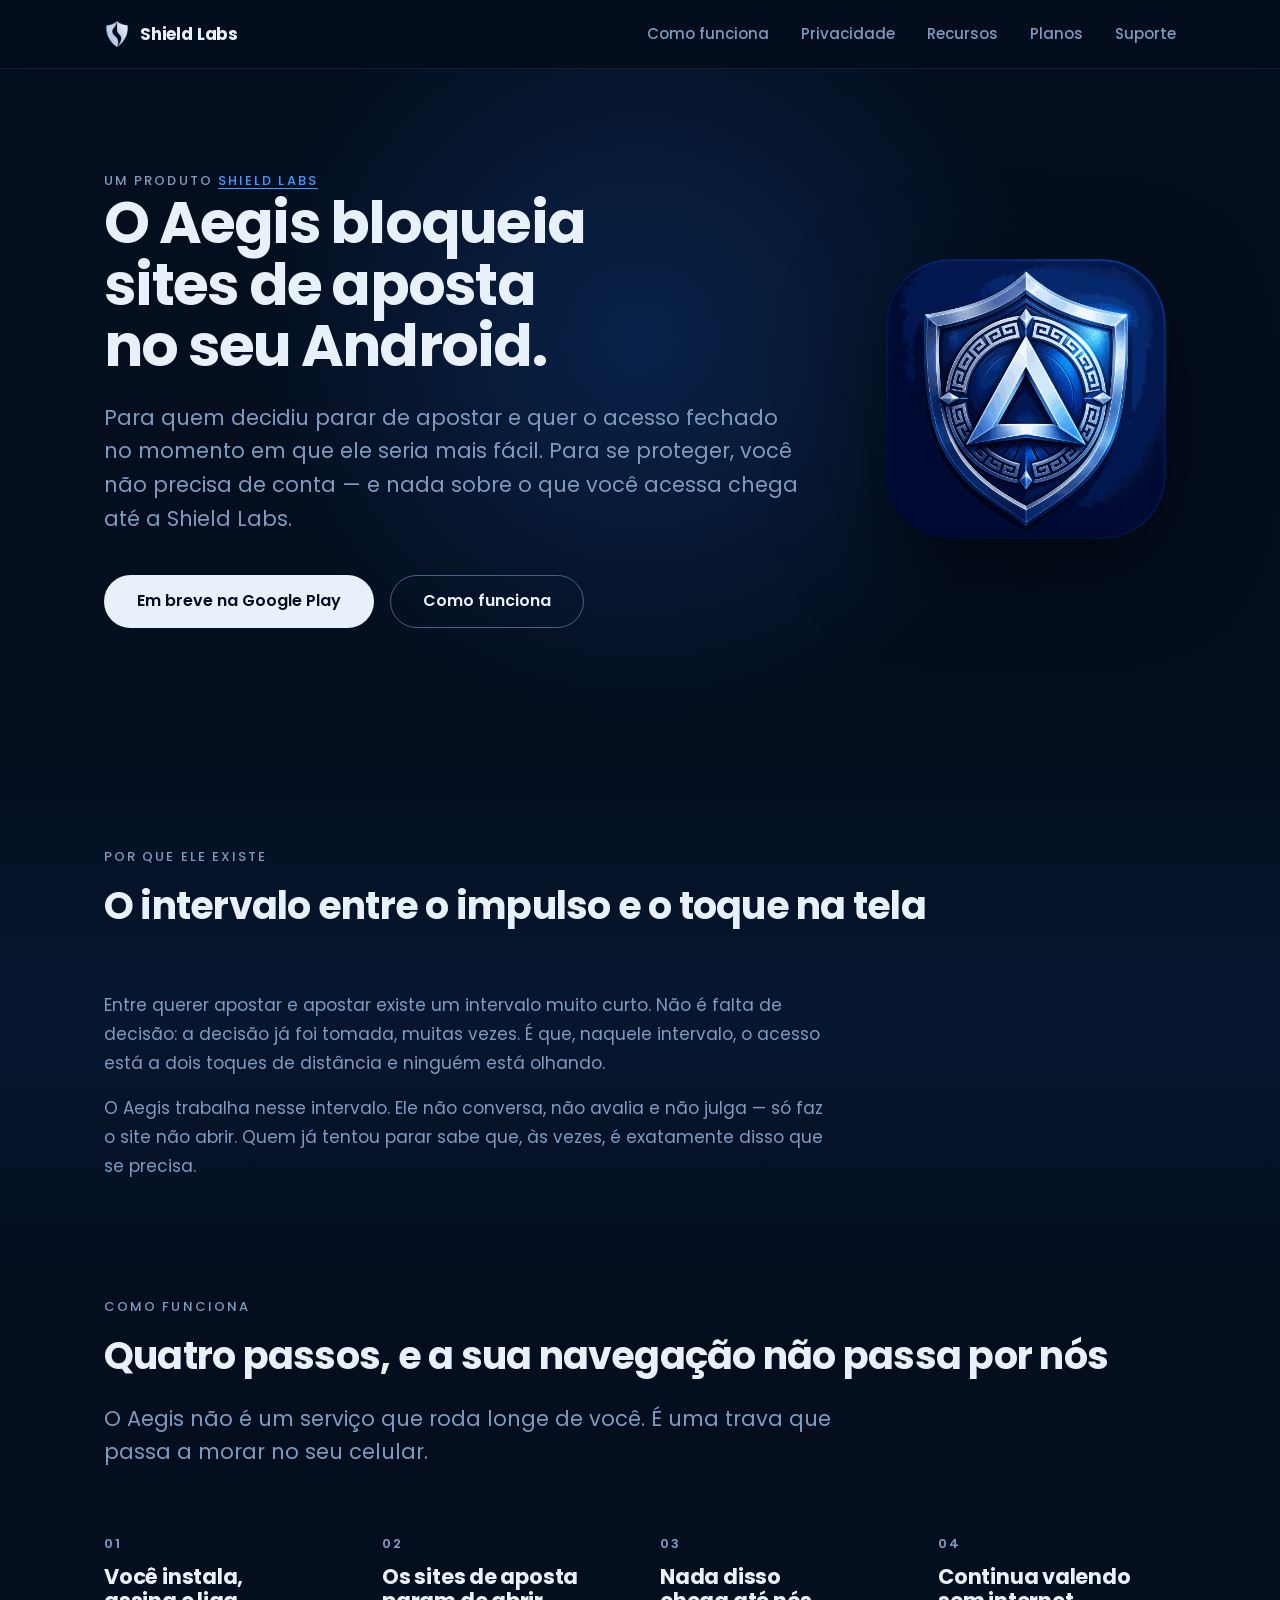
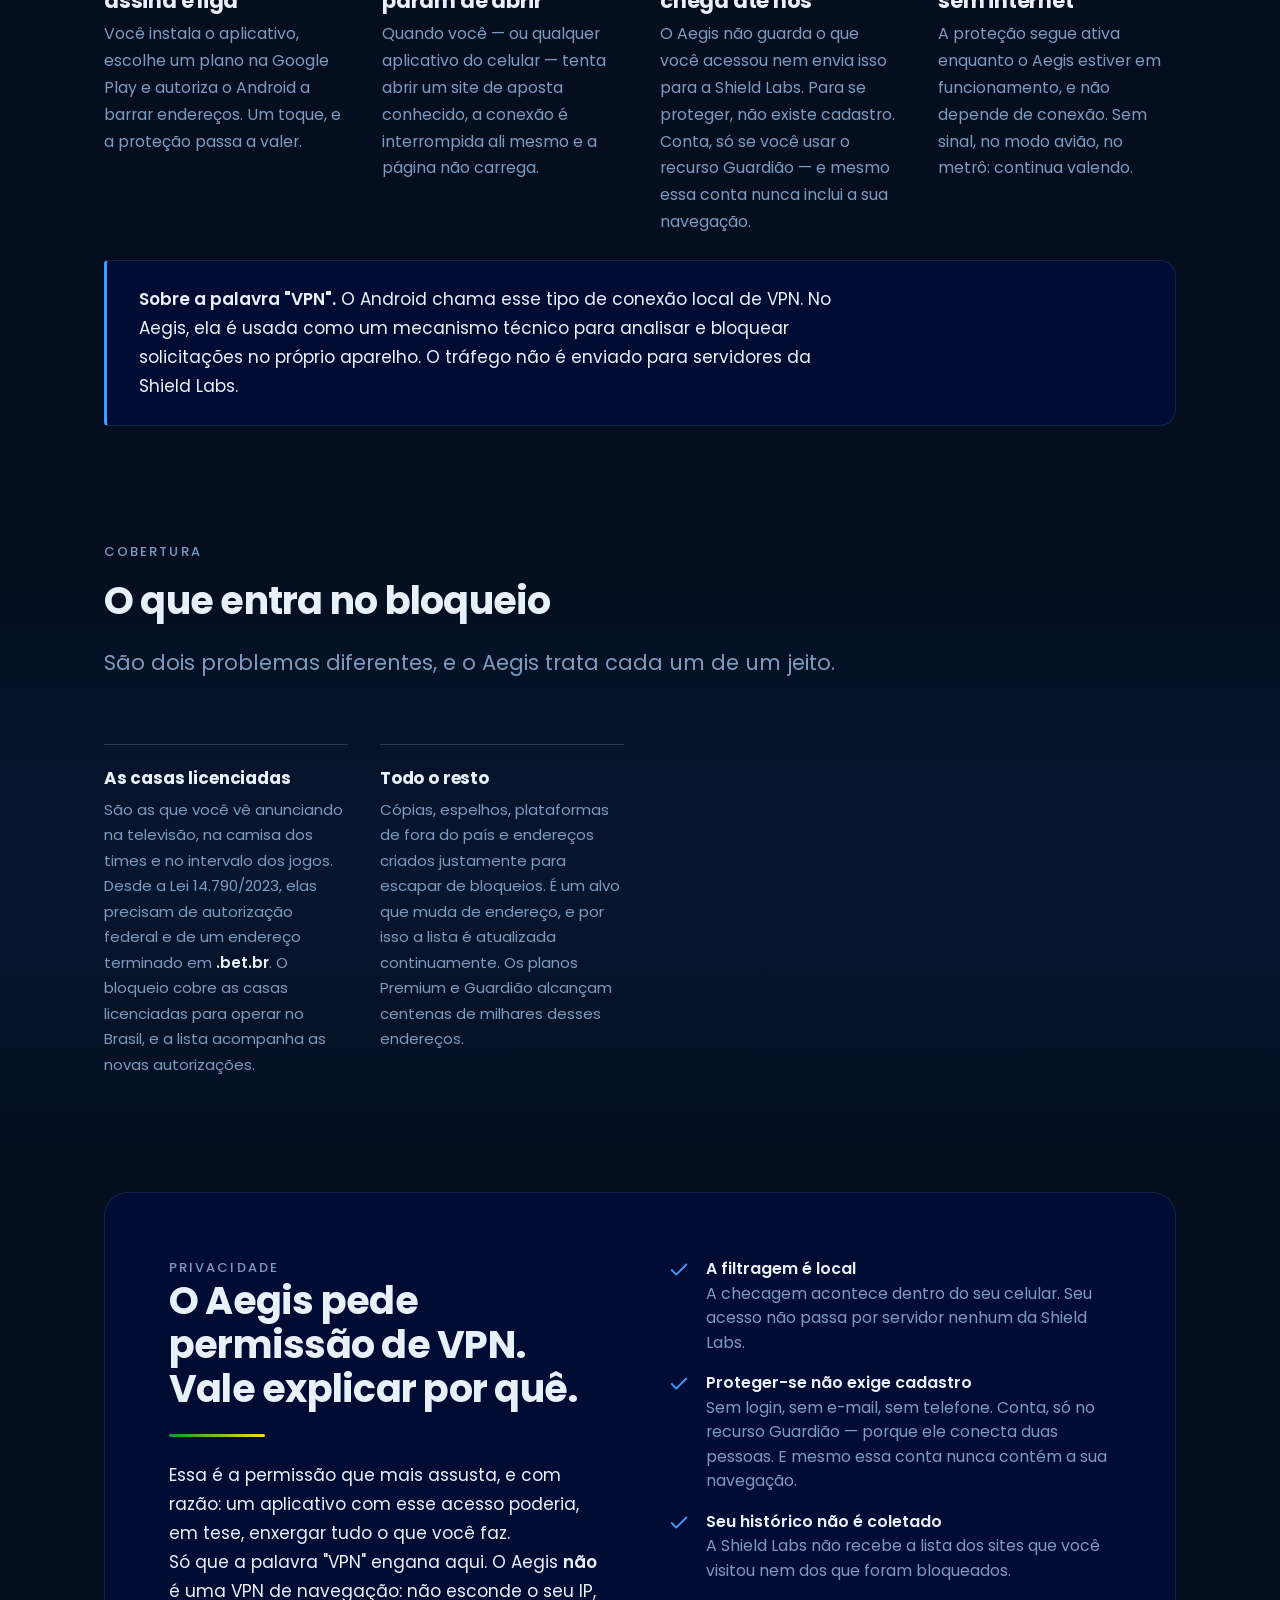
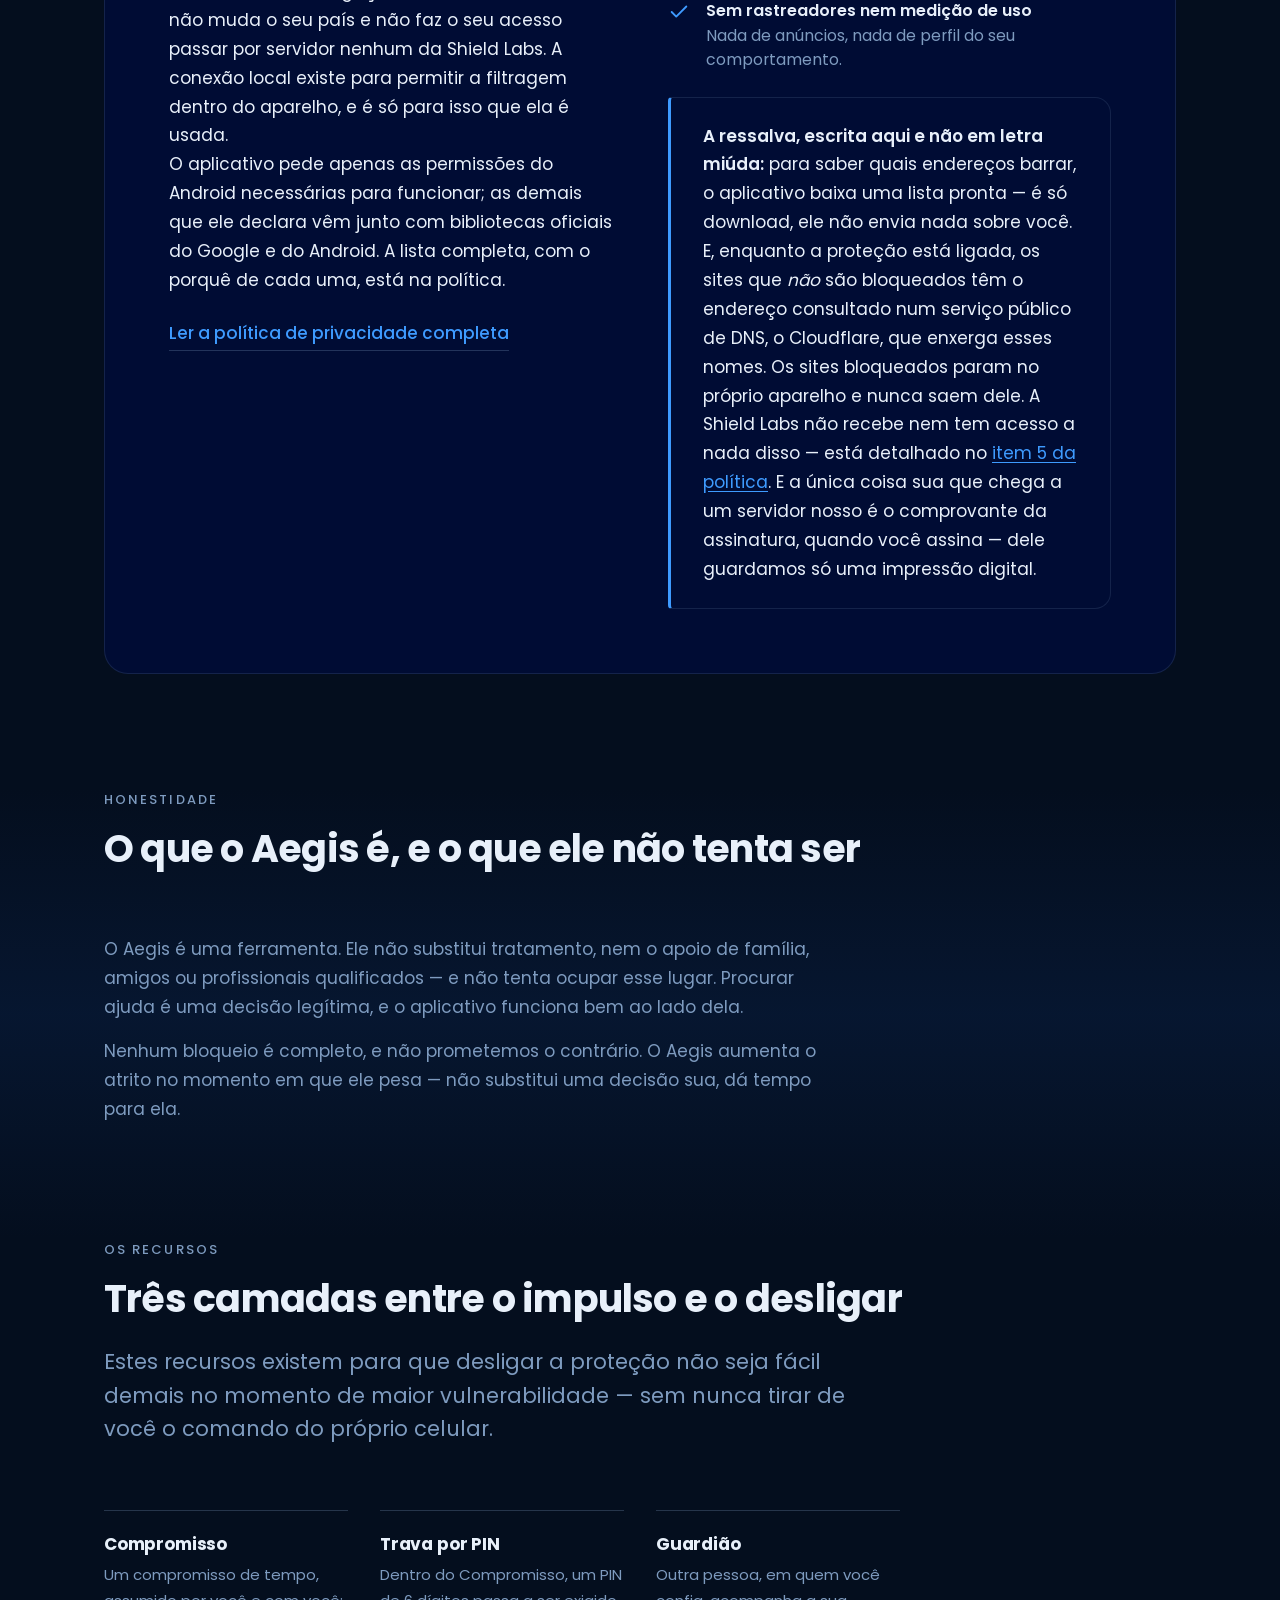
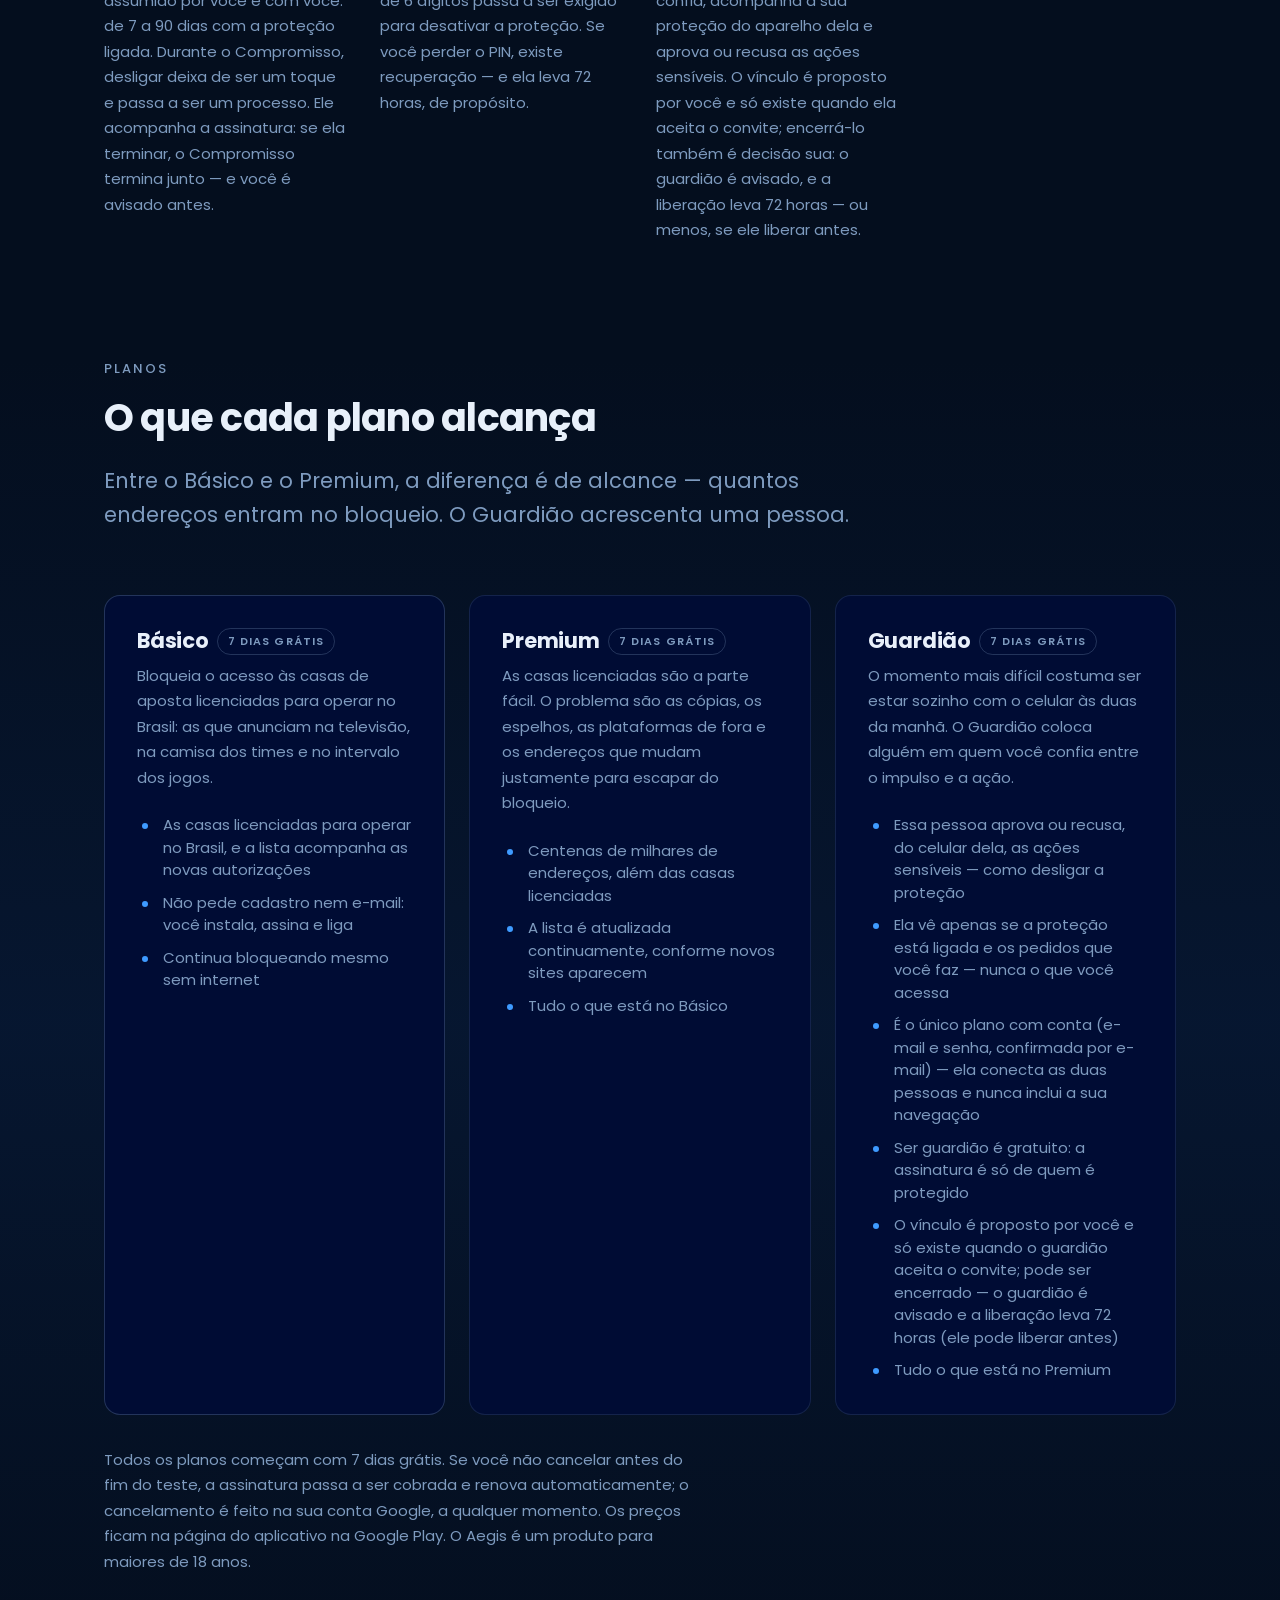
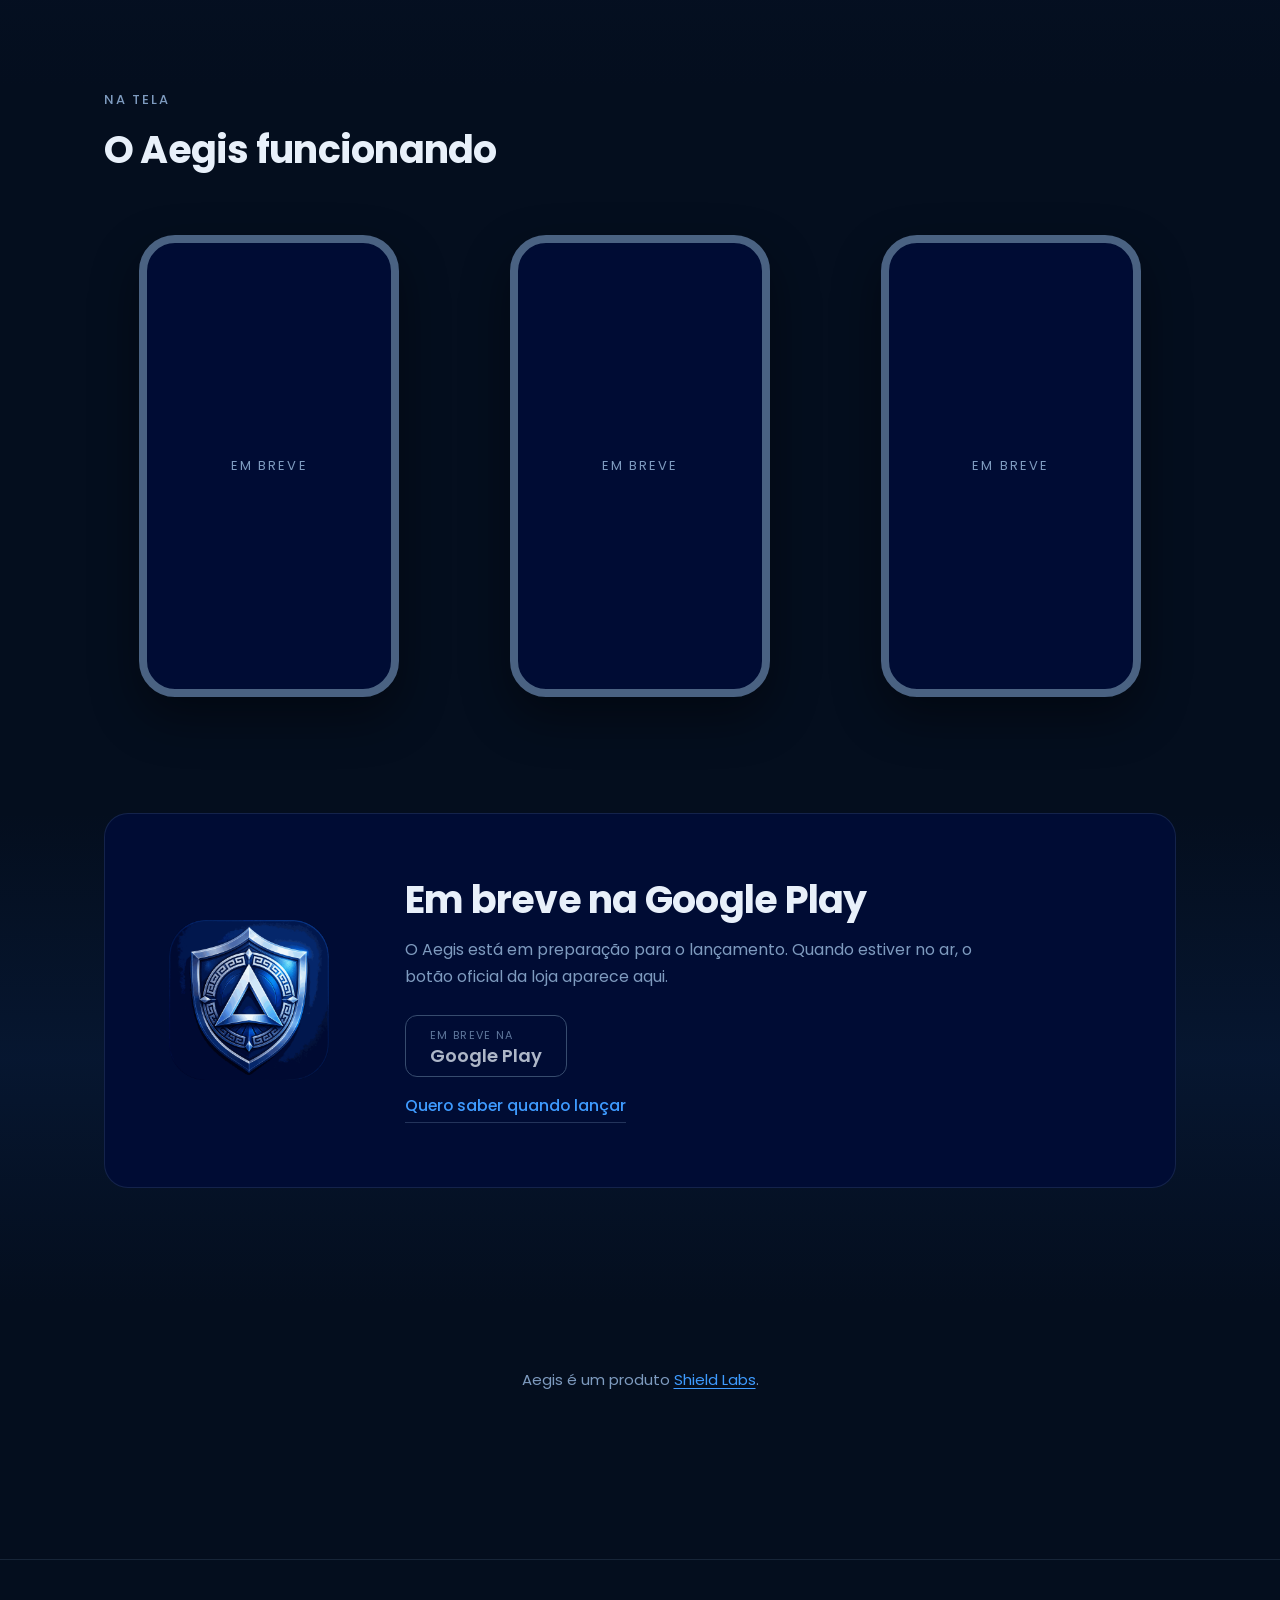
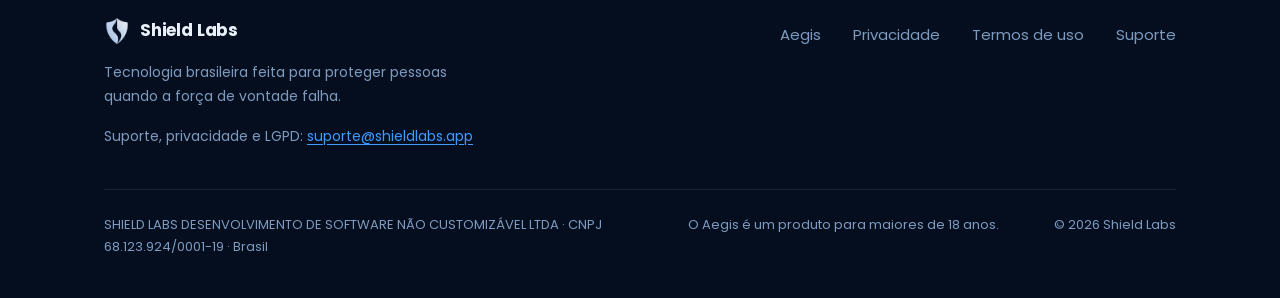
==== aegis/index.html @ 9501805d "Rodada 5-A: nenhuma pagina do site descreve como burlar a protecao Regra nova do dono, que revoga a " ====
<!DOCTYPE html>
<html lang="pt-BR">
<head>
  <meta charset="utf-8">
  <meta name="viewport" content="width=device-width, initial-scale=1">
  <title>Aegis — bloqueio de sites de aposta no Android | Shield Labs</title>
  <meta name="description" content="Aegis bloqueia sites de aposta diretamente no Android. Proteger-se não exige conta, e nada da sua navegação é enviado para a Shield Labs.">
  <link rel="canonical" href="https://shieldlabs.app/aegis/">

  <meta property="og:type" content="website">
  <meta property="og:site_name" content="Shield Labs">
  <meta property="og:locale" content="pt_BR">
  <meta property="og:title" content="Aegis — bloqueio de sites de aposta no Android">
  <meta property="og:description" content="Aegis bloqueia sites de aposta diretamente no Android. Proteger-se não exige conta, e nada da sua navegação é enviado para a Shield Labs.">
  <meta property="og:url" content="https://shieldlabs.app/aegis/">
  <meta property="og:image" content="https://shieldlabs.app/assets/img/aegis-og.png">
  <meta property="og:image:width" content="1200">
  <meta property="og:image:height" content="630">
  <meta property="og:image:alt" content="Ícone do Aegis">
  <meta name="twitter:card" content="summary_large_image">
  <meta name="twitter:title" content="Aegis — bloqueio de sites de aposta no Android">
  <meta name="twitter:description" content="Aegis bloqueia sites de aposta diretamente no Android. Proteger-se não exige conta, e nada da sua navegação é enviado para a Shield Labs.">
  <meta name="twitter:image" content="https://shieldlabs.app/assets/img/aegis-og.png">

  <meta name="theme-color" content="#040E1E">
  <!-- O favicon do site continua sendo a marca institucional, mesmo aqui. -->
  <link rel="icon" href="../assets/img/favicon.ico" sizes="any">
  <link rel="icon" type="image/png" sizes="32x32" href="../assets/img/favicon-32.png">
  <link rel="icon" type="image/png" sizes="192x192" href="../assets/img/favicon-192.png">
  <link rel="apple-touch-icon" sizes="180x180" href="../assets/img/favicon-180.png">
  <link rel="manifest" href="../site.webmanifest">

  <link rel="preload" href="../assets/fonts/poppins-400.woff2" as="font" type="font/woff2" crossorigin>
  <link rel="preload" href="../assets/fonts/poppins-500.woff2" as="font" type="font/woff2" crossorigin>
  <link rel="preload" href="../assets/fonts/poppins-600.woff2" as="font" type="font/woff2" crossorigin>
  <link rel="preload" href="../assets/fonts/poppins-700.woff2" as="font" type="font/woff2" crossorigin>
  <link rel="stylesheet" href="../assets/css/style.css">
  <script src="../assets/js/main.js" defer></script>

  <script type="application/ld+json">
  {
    "@context": "https://schema.org",
    "@type": "SoftwareApplication",
    "name": "Aegis",
    "url": "https://shieldlabs.app/aegis/",
    "image": "https://shieldlabs.app/assets/img/aegis-icon.png",
    "operatingSystem": "Android",
    "applicationCategory": "UtilitiesApplication",
    "inLanguage": "pt-BR",
    "description": "Aplicativo Android que bloqueia sites de aposta no próprio aparelho. Proteger-se não exige conta, e nenhum dado de navegação é enviado para a Shield Labs.",
    "publisher": {
      "@type": "Organization",
      "name": "Shield Labs",
      "legalName": "SHIELD LABS DESENVOLVIMENTO DE SOFTWARE NÃO CUSTOMIZÁVEL LTDA",
      "url": "https://shieldlabs.app/"
    }
  }
  </script>
  <noscript>
    <style>
      .nav-toggle { display: none !important; }
      @media (max-width: 819px) {
        .nav-links {
          position: static; display: flex; flex-direction: row; flex-wrap: wrap;
          gap: 0 var(--s-2); padding: 0; background: none; backdrop-filter: none; z-index: auto;
        }
        .nav-links a { padding: 6px 0; font-size: .875rem; }
        .nav { height: auto; flex-wrap: wrap; gap: var(--s-1); padding-block: var(--s-1); }
        body { padding-top: 116px; }
      }
    </style>
  </noscript>
</head>
<body>
  <a class="skip-link" href="#conteudo">Pular para o conteúdo</a>

  <header class="site-header">
    <div class="container nav">
      <a class="brand" href="../" aria-label="Shield Labs — início">
        <img class="brand-mark" src="../assets/img/shield-labs-mark-64.png" alt="Marca da Shield Labs" width="64" height="64">
        Shield Labs
      </a>
      <nav aria-label="Navegação do Aegis">
        <button class="nav-toggle" type="button" aria-expanded="false" aria-controls="nav-menu" aria-label="Abrir menu">
          <span></span><span></span><span></span>
        </button>
        <ul class="nav-links" id="nav-menu">
          <li><a href="#como-funciona">Como funciona</a></li>
          <li><a href="#privacidade">Privacidade</a></li>
          <li><a href="#recursos">Recursos</a></li>
          <li><a href="#planos">Planos</a></li>
          <li><a href="../suporte/">Suporte</a></li>
        </ul>
      </nav>
    </div>
  </header>

  <main id="conteudo" tabindex="-1">

    <!-- 1. Hero do produto -->
    <section class="hero">
      <div class="container">
        <div class="hero-grid">
          <div>
            <p class="eyebrow">Um produto <a href="../">Shield Labs</a></p>
            <h1>O Aegis bloqueia sites de aposta no seu Android.</h1>
            <p class="lead">Para quem decidiu parar de apostar e quer o acesso fechado no momento em que ele seria mais fácil. Para se proteger, você não precisa de conta — e nada sobre o que você acessa chega até a Shield Labs.</p>
            <div class="hero-actions">
              <span class="btn btn-primary" aria-disabled="true">Em breve na Google Play</span>
              <a class="btn btn-secondary" href="#como-funciona">Como funciona</a>
            </div>
          </div>
          <div class="hero-art">
            <img src="../assets/img/aegis-icon.png" alt="Ícone do Aegis" width="512" height="512" fetchpriority="high">
          </div>
        </div>
      </div>
    </section>

    <!-- 2. Por que existe -->
    <section class="section section-alt">
      <div class="container">
        <div class="section-head">
          <p class="eyebrow">Por que ele existe</p>
          <h2>O intervalo entre o impulso e o toque na tela</h2>
        </div>
        <div class="prose">
          <p>Entre querer apostar e apostar existe um intervalo muito curto. Não é falta de decisão: a decisão já foi tomada, muitas vezes. É que, naquele intervalo, o acesso está a dois toques de distância e ninguém está olhando.</p>
          <p>O Aegis trabalha nesse intervalo. Ele não conversa, não avalia e não julga — só faz o site não abrir. Quem já tentou parar sabe que, às vezes, é exatamente disso que se precisa.</p>
        </div>
      </div>
    </section>

    <!-- 3. Como funciona -->
    <section class="section" id="como-funciona">
      <div class="container">
        <div class="section-head">
          <p class="eyebrow">Como funciona</p>
          <h2>Quatro passos, e a sua navegação não passa por nós</h2>
          <p class="lead">O Aegis não é um serviço que roda longe de você. É uma trava que passa a morar no seu celular.</p>
        </div>
        <ol class="steps">
          <li class="step" data-reveal>
            <h3>Você instala, assina e liga</h3>
            <p>Você instala o aplicativo, escolhe um plano na Google Play e autoriza o Android a barrar endereços. Um toque, e a proteção passa a valer.</p>
          </li>
          <li class="step" data-reveal>
            <h3>Os sites de aposta param de abrir</h3>
            <p>Quando você — ou qualquer aplicativo do celular — tenta abrir um site de aposta conhecido, a conexão é interrompida ali mesmo e a página não carrega.</p>
          </li>
          <li class="step" data-reveal>
            <h3>Nada disso chega até nós</h3>
            <p>O Aegis não guarda o que você acessou nem envia isso para a Shield Labs. Para se proteger, não existe cadastro. Conta, só se você usar o recurso Guardião — e mesmo essa conta nunca inclui a sua navegação.</p>
          </li>
          <li class="step" data-reveal>
            <h3>Continua valendo sem internet</h3>
            <p>A proteção segue ativa enquanto o Aegis estiver em funcionamento, e não depende de conexão. Sem sinal, no modo avião, no metrô: continua valendo.</p>
          </li>
        </ol>

        <div class="doc-callout mt-3">
          <p><strong>Sobre a palavra "VPN".</strong> O Android chama esse tipo de conexão local de VPN. No Aegis, ela é usada como um mecanismo técnico para analisar e bloquear solicitações no próprio aparelho. O tráfego não é enviado para servidores da Shield Labs.</p>
        </div>
      </div>
    </section>

    <!-- 4. Cobertura -->
    <section class="section section-alt" id="cobertura">
      <div class="container">
        <div class="section-head">
          <p class="eyebrow">Cobertura</p>
          <h2>O que entra no bloqueio</h2>
          <p class="lead">São dois problemas diferentes, e o Aegis trata cada um de um jeito.</p>
        </div>
        <ul class="limits">
          <li data-reveal>
            <h3>As casas licenciadas</h3>
            <p>São as que você vê anunciando na televisão, na camisa dos times e no intervalo dos jogos. Desde a Lei 14.790/2023, elas precisam de autorização federal e de um endereço terminado em <strong>.bet.br</strong>. O bloqueio cobre as casas licenciadas para operar no Brasil, e a lista acompanha as novas autorizações.</p>
          </li>
          <li data-reveal>
            <h3>Todo o resto</h3>
            <p>Cópias, espelhos, plataformas de fora do país e endereços criados justamente para escapar de bloqueios. É um alvo que muda de endereço, e por isso a lista é atualizada continuamente. Os planos Premium e Guardião alcançam centenas de milhares desses endereços.</p>
          </li>
        </ul>
      </div>
    </section>

    <!-- 5. Privacidade do produto -->
    <section class="section" id="privacidade">
      <div class="container">
        <div class="privacy" data-reveal>
          <div class="privacy-grid">
            <div>
              <p class="eyebrow">Privacidade</p>
              <h2>O Aegis pede permissão de VPN. Vale explicar por quê.</h2>
              <div class="filete" aria-hidden="true"></div>
              <p>Essa é a permissão que mais assusta, e com razão: um aplicativo com esse acesso poderia, em tese, enxergar tudo o que você faz.</p>
              <p>Só que a palavra "VPN" engana aqui. O Aegis <strong>não</strong> é uma VPN de navegação: não esconde o seu IP, não muda o seu país e não faz o seu acesso passar por servidor nenhum da Shield Labs. A conexão local existe para permitir a filtragem dentro do aparelho, e é só para isso que ela é usada.</p>
              <p>O aplicativo pede apenas as permissões do Android necessárias para funcionar; as demais que ele declara vêm junto com bibliotecas oficiais do Google e do Android. A lista completa, com o porquê de cada uma, está na política.</p>
              <p class="mt-3"><a class="arrow-link" href="../privacidade/">Ler a política de privacidade completa</a></p>
            </div>
            <div>
              <ul class="claims">
                <li>
                  <svg viewBox="0 0 24 24" fill="none" stroke="currentColor" stroke-width="2" stroke-linecap="round" stroke-linejoin="round" aria-hidden="true" focusable="false"><path d="M20 6 9 17l-5-5"/></svg>
                  <span><strong>A filtragem é local</strong>A checagem acontece dentro do seu celular. Seu acesso não passa por servidor nenhum da Shield Labs.</span>
                </li>
                <li>
                  <svg viewBox="0 0 24 24" fill="none" stroke="currentColor" stroke-width="2" stroke-linecap="round" stroke-linejoin="round" aria-hidden="true" focusable="false"><path d="M20 6 9 17l-5-5"/></svg>
                  <span><strong>Proteger-se não exige cadastro</strong>Sem login, sem e-mail, sem telefone. Conta, só no recurso Guardião — porque ele conecta duas pessoas. E mesmo essa conta nunca contém a sua navegação.</span>
                </li>
                <li>
                  <svg viewBox="0 0 24 24" fill="none" stroke="currentColor" stroke-width="2" stroke-linecap="round" stroke-linejoin="round" aria-hidden="true" focusable="false"><path d="M20 6 9 17l-5-5"/></svg>
                  <span><strong>Seu histórico não é coletado</strong>A Shield Labs não recebe a lista dos sites que você visitou nem dos que foram bloqueados.</span>
                </li>
                <li>
                  <svg viewBox="0 0 24 24" fill="none" stroke="currentColor" stroke-width="2" stroke-linecap="round" stroke-linejoin="round" aria-hidden="true" focusable="false"><path d="M20 6 9 17l-5-5"/></svg>
                  <span><strong>Sem rastreadores nem medição de uso</strong>Nada de anúncios, nada de perfil do seu comportamento.</span>
                </li>
              </ul>
              <div class="doc-callout mt-3">
                <p><strong>A ressalva, escrita aqui e não em letra miúda:</strong> para saber quais endereços barrar, o aplicativo baixa uma lista pronta — é só download, ele não envia nada sobre você. E, enquanto a proteção está ligada, os sites que <em>não</em> são bloqueados têm o endereço consultado num serviço público de DNS, o Cloudflare, que enxerga esses nomes. Os sites bloqueados param no próprio aparelho e nunca saem dele. A Shield Labs não recebe nem tem acesso a nada disso — está detalhado no <a href="../privacidade/#conexoes-de-rede">item 5 da política</a>. E a única coisa sua que chega a um servidor nosso é o comprovante da assinatura, quando você assina — dele guardamos só uma impressão digital.</p>
              </div>
            </div>
          </div>
        </div>
      </div>
    </section>

    <!-- 6. Honestidade -->
    <section class="section section-alt" id="honestidade">
      <div class="container">
        <div class="section-head">
          <p class="eyebrow">Honestidade</p>
          <h2>O que o Aegis é, e o que ele não tenta ser</h2>
        </div>
        <div class="prose">
          <p>O Aegis é uma ferramenta. Ele não substitui tratamento, nem o apoio de família, amigos ou profissionais qualificados — e não tenta ocupar esse lugar. Procurar ajuda é uma decisão legítima, e o aplicativo funciona bem ao lado dela.</p>
          <p>Nenhum bloqueio é completo, e não prometemos o contrário. O Aegis aumenta o atrito no momento em que ele pesa — não substitui uma decisão sua, dá tempo para ela.</p>
        </div>
      </div>
    </section>

    <!-- 7. Compromisso, Trava por PIN e Guardião -->
    <section class="section" id="recursos">
      <div class="container">
        <div class="section-head">
          <p class="eyebrow">Os recursos</p>
          <h2>Três camadas entre o impulso e o desligar</h2>
          <p class="lead">Estes recursos existem para que desligar a proteção não seja fácil demais no momento de maior vulnerabilidade — sem nunca tirar de você o comando do próprio celular.</p>
        </div>
        <ul class="limits">
          <li data-reveal>
            <h3>Compromisso</h3>
            <p>Um compromisso de tempo, assumido por você e com você: de 7 a 90 dias com a proteção ligada. Durante o Compromisso, desligar deixa de ser um toque e passa a ser um processo. Ele acompanha a assinatura: se ela terminar, o Compromisso termina junto — e você é avisado antes.</p>
          </li>
          <li data-reveal>
            <h3>Trava por PIN</h3>
            <p>Dentro do Compromisso, um PIN de 6 dígitos passa a ser exigido para desativar a proteção. Se você perder o PIN, existe recuperação — e ela leva 72 horas, de propósito.</p>
          </li>
          <li data-reveal>
            <h3>Guardião</h3>
            <p>Outra pessoa, em quem você confia, acompanha a sua proteção do aparelho dela e aprova ou recusa as ações sensíveis. O vínculo é proposto por você e só existe quando ela aceita o convite; encerrá-lo também é decisão sua: o guardião é avisado, e a liberação leva 72 horas — ou menos, se ele liberar antes.</p>
          </li>
        </ul>
      </div>
    </section>

    <!-- 8. Planos -->
    <section class="section section-alt" id="planos">
      <div class="container">
        <div class="section-head">
          <p class="eyebrow">Planos</p>
          <h2>O que cada plano alcança</h2>
          <p class="lead">Entre o Básico e o Premium, a diferença é de alcance — quantos endereços entram no bloqueio. O Guardião acrescenta uma pessoa.</p>
        </div>
        <div class="plans">
          <div class="plan plan-featured" data-reveal>
            <div class="plan-name">
              <h3>Básico</h3>
              <span class="tag">7 dias grátis</span>
            </div>
            <p>Bloqueia o acesso às casas de aposta licenciadas para operar no Brasil: as que anunciam na televisão, na camisa dos times e no intervalo dos jogos.</p>
            <ul>
              <li>As casas licenciadas para operar no Brasil, e a lista acompanha as novas autorizações</li>
              <li>Não pede cadastro nem e-mail: você instala, assina e liga</li>
              <li>Continua bloqueando mesmo sem internet</li>
            </ul>
          </div>
          <div class="plan" data-reveal>
            <div class="plan-name">
              <h3>Premium</h3>
              <span class="tag">7 dias grátis</span>
            </div>
            <p>As casas licenciadas são a parte fácil. O problema são as cópias, os espelhos, as plataformas de fora e os endereços que mudam justamente para escapar do bloqueio.</p>
            <ul>
              <li>Centenas de milhares de endereços, além das casas licenciadas</li>
              <li>A lista é atualizada continuamente, conforme novos sites aparecem</li>
              <li>Tudo o que está no Básico</li>
            </ul>
          </div>
          <div class="plan" data-reveal>
            <div class="plan-name">
              <h3>Guardião</h3>
              <span class="tag">7 dias grátis</span>
            </div>
            <p>O momento mais difícil costuma ser estar sozinho com o celular às duas da manhã. O Guardião coloca alguém em quem você confia entre o impulso e a ação.</p>
            <ul>
              <li>Essa pessoa aprova ou recusa, do celular dela, as ações sensíveis — como desligar a proteção</li>
              <li>Ela vê apenas se a proteção está ligada e os pedidos que você faz — nunca o que você acessa</li>
              <li>É o único plano com conta (e-mail e senha, confirmada por e-mail) — ela conecta as duas pessoas e nunca inclui a sua navegação</li>
              <li>Ser guardião é gratuito: a assinatura é só de quem é protegido</li>
              <li>O vínculo é proposto por você e só existe quando o guardião aceita o convite; pode ser encerrado — o guardião é avisado e a liberação leva 72 horas (ele pode liberar antes)</li>
              <li>Tudo o que está no Premium</li>
            </ul>
          </div>
        </div>
        <p class="plans-note">Todos os planos começam com 7 dias grátis. Se você não cancelar antes do fim do teste, a assinatura passa a ser cobrada e renova automaticamente; o cancelamento é feito na sua conta Google, a qualquer momento. Os preços ficam na página do aplicativo na Google Play. O Aegis é um produto para maiores de 18 anos.</p>
      </div>
    </section>

    <!-- 9. Capturas -->
    <section class="section">
      <div class="container">
        <div class="section-head">
          <p class="eyebrow">Na tela</p>
          <h2>O Aegis funcionando</h2>
        </div>
        <div class="shots">
          <div class="phone" data-reveal><span>Em breve</span></div>
          <div class="phone" data-reveal><span>Em breve</span></div>
          <div class="phone" data-reveal><span>Em breve</span></div>
        </div>
      </div>
    </section>

    <!-- 10. Download -->
    <section class="section section-alt" id="baixar">
      <div class="container">
        <div class="launch" data-reveal>
          <img class="launch-icon" src="../assets/img/aegis-icon.png" alt="Ícone do Aegis" width="512" height="512" loading="lazy">
          <div>
            <h2>Em breve na Google Play</h2>
            <p>O Aegis está em preparação para o lançamento. Quando estiver no ar, o botão oficial da loja aparece aqui.</p>
            <span class="store-badge" role="img" aria-label="Aviso: em breve na Google Play">
              <span class="store-badge-sub">Em breve na</span>
              <span class="store-badge-name">Google Play</span>
            </span>
            <p class="mt-2"><a class="arrow-link" href="mailto:suporte@shieldlabs.app?subject=Avisar%20no%20lan%C3%A7amento%20do%20Aegis">Quero saber quando lançar</a></p>
          </div>
        </div>
      </div>
    </section>

    <!-- 11. Relação com a Shield Labs -->
    <section class="section-tight">
      <div class="container center">
        <p class="ownership">Aegis é um produto <a href="../">Shield Labs</a>.</p>
      </div>
    </section>

  </main>

  <footer class="site-footer">
    <div class="container">
      <div class="footer-grid">
        <div class="footer-about">
          <a class="brand" href="../">
            <img class="brand-mark" src="../assets/img/shield-labs-mark-64.png" alt="Marca da Shield Labs" width="64" height="64" loading="lazy">
            Shield Labs
          </a>
          <p>Tecnologia brasileira feita para proteger pessoas quando a força de vontade falha.</p>
          <p class="mt-2">
            Suporte, privacidade e LGPD: <a href="mailto:suporte@shieldlabs.app">suporte@shieldlabs.app</a>
          </p>
        </div>
        <ul class="footer-nav">
          <li><a href="./">Aegis</a></li>
          <li><a href="../privacidade/">Privacidade</a></li>
          <li><a href="../termos/">Termos de uso</a></li>
          <li><a href="../suporte/">Suporte</a></li>
        </ul>
      </div>
      <div class="footer-legal">
        <p>SHIELD LABS DESENVOLVIMENTO DE SOFTWARE NÃO CUSTOMIZÁVEL LTDA · CNPJ 68.123.924/0001-19 · Brasil</p>
        <p>O Aegis é um produto para maiores de 18 anos.</p>
        <p>© 2026 Shield Labs</p>
      </div>
    </div>
  </footer>
</body>
</html>
---- assets/css/style.css ----
/* =========================================================
   Shield Labs — style.css
   Dark by design. No third-party requests: fonts are self-hosted.

   Contrast budget against --ink and --panel (both verified AA):
     --silver     ~15:1   body and headings
     --steel      ~6.7:1  secondary text
     --glow       ~6.7:1  links and focus
     --steel-dim  ~3.1:1  BORDERS AND DIVIDERS ONLY — never text
   ========================================================= */

/* ---------- Fonts (self-hosted, latin subset) ---------- */

@font-face {
  font-family: "Poppins";
  font-style: normal;
  font-weight: 400;
  font-display: swap;
  src: url("../fonts/poppins-400.woff2") format("woff2");
}

@font-face {
  font-family: "Poppins";
  font-style: normal;
  font-weight: 500;
  font-display: swap;
  src: url("../fonts/poppins-500.woff2") format("woff2");
}

@font-face {
  font-family: "Poppins";
  font-style: normal;
  font-weight: 600;
  font-display: swap;
  src: url("../fonts/poppins-600.woff2") format("woff2");
}

@font-face {
  font-family: "Poppins";
  font-style: normal;
  font-weight: 700;
  font-display: swap;
  src: url("../fonts/poppins-700.woff2") format("woff2");
}

/* ---------- Tokens ---------- */

:root {
  --ink:       #040E1E;
  --ink-2:     #0B2652;
  --panel:     #000C34;
  --silver:    #E8F0FA;
  --steel:     #7E9BBF;
  --steel-dim: #4A6282;
  --glow:      #3E9BFF;
  --green:     #009C3B;
  --yellow:    #FFDF00;

  --line:      rgba(126, 155, 191, .16);
  --line-firm: rgba(126, 155, 191, .28);

  --s-1: 8px;
  --s-2: 16px;
  --s-3: 24px;
  --s-4: 32px;
  --s-5: 40px;
  --s-6: 56px;
  --s-7: 72px;

  --header-h: 68px;
  --radius: 16px;
  --t: 180ms ease-out;

  --font: "Poppins", system-ui, -apple-system, "Segoe UI", sans-serif;
}

/* ---------- Base ---------- */

*,
*::before,
*::after { box-sizing: border-box; margin: 0; padding: 0; }

html {
  color-scheme: dark;
  scroll-behavior: smooth;
  -webkit-text-size-adjust: 100%;
}

body {
  font-family: var(--font);
  font-size: clamp(1rem, .96rem + .2vw, 1.0625rem);
  font-weight: 400;
  line-height: 1.7;
  background: var(--ink);
  color: var(--silver);
  padding-top: var(--header-h);
  overflow-x: clip;
  -webkit-font-smoothing: antialiased;
  text-rendering: optimizeLegibility;
}

img, svg { display: block; max-width: 100%; }
img { height: auto; }

h1, h2, h3, h4 {
  font-weight: 700;
  line-height: 1.15;
  letter-spacing: -0.02em;
  text-wrap: balance;
}

h1 {
  font-size: clamp(2.125rem, 1.5rem + 3.1vw, 3.625rem);
  line-height: 1.06;
  letter-spacing: -0.03em;
}

h2 { font-size: clamp(1.6rem, 1.25rem + 1.75vw, 2.375rem); }
h3 { font-size: clamp(1.125rem, 1.06rem + .32vw, 1.3125rem); letter-spacing: -0.01em; }

p { max-width: 66ch; }

a { color: var(--glow); text-underline-offset: 3px; }
a:hover { color: var(--silver); }

strong { font-weight: 600; color: var(--silver); }

::selection { background: var(--glow); color: var(--ink); }

:focus-visible {
  outline: 2px solid var(--glow);
  outline-offset: 3px;
  border-radius: 3px;
}

[id] { scroll-margin-top: calc(var(--header-h) + var(--s-3)); }

/* ---------- Layout ---------- */

.container {
  width: 100%;
  max-width: 1120px;
  margin-inline: auto;
  padding-inline: var(--s-3);
}

.section { padding-block: clamp(72px, 9vw, 128px); }
.section + .section { padding-top: 0; }
.section-tight { padding-block: clamp(40px, 5vw, 64px); }
.center { text-align: center; }

.section-alt {
  background: linear-gradient(180deg, rgba(11, 38, 82, 0) 0%, rgba(11, 38, 82, .35) 50%, rgba(11, 38, 82, 0) 100%);
}

.section-head { margin-bottom: clamp(var(--s-5), 5vw, var(--s-7)); }
.section-head > * + * { margin-top: var(--s-2); }
.section-head .lead { margin-top: var(--s-3); }

.eyebrow {
  display: block;
  font-size: .8125rem;
  font-weight: 500;
  text-transform: uppercase;
  letter-spacing: .16em;
  color: var(--steel);
}

.lead {
  font-size: clamp(1.0625rem, 1rem + .6vw, 1.3125rem);
  line-height: 1.6;
  color: var(--steel);
  max-width: 60ch;
}

/* Brazilian flag stripe — the only place --green and --yellow appear */
.filete {
  width: 96px;
  height: 3px;
  border: 0;
  border-radius: 2px;
  background: linear-gradient(90deg, var(--green), var(--yellow));
}

.mt-1 { margin-top: var(--s-1); }
.mt-2 { margin-top: var(--s-2); }
.mt-3 { margin-top: var(--s-3); }

.skip-link {
  position: fixed;
  top: -100px;
  left: var(--s-3);
  z-index: 100;
  padding: var(--s-2) var(--s-3);
  background: var(--silver);
  color: var(--ink);
  font-weight: 600;
  text-decoration: none;
  border-radius: 0 0 12px 12px;
  transition: top var(--t);
}

.skip-link:focus { top: 0; color: var(--ink); }


/* ---------- Buttons ---------- */

.btn {
  display: inline-flex;
  align-items: center;
  justify-content: center;
  gap: var(--s-1);
  padding: 15px 32px;
  border: 1px solid transparent;
  border-radius: 999px;
  font: inherit;
  font-weight: 600;
  font-size: 1rem;
  line-height: 1.3;
  text-align: center;
  text-decoration: none;
  cursor: pointer;
  transition: background-color var(--t), color var(--t), border-color var(--t);
}

.btn-primary { background: var(--silver); color: var(--ink); }
.btn-primary:hover { background: #fff; color: var(--ink); }

/* --steel-dim, not --line-firm: the border is the button's only boundary, so it needs
   the 3:1 that WCAG 1.4.11 requires of a UI component. */
.btn-secondary { border-color: var(--steel-dim); color: var(--silver); }
.btn-secondary:hover { border-color: var(--steel); color: var(--silver); }

.btn[aria-disabled="true"] { cursor: default; }


.arrow-link {
  display: inline-block;
  font-weight: 500;
  text-decoration: none;
  border-bottom: 1px solid var(--line-firm);
  padding-bottom: 2px;
  transition: border-color var(--t), color var(--t);
}

.arrow-link:hover { border-color: var(--glow); }

/* ---------- Header ---------- */

.site-header {
  position: fixed;
  inset: 0 0 auto 0;
  z-index: 50;
  background: rgba(4, 14, 30, .85);
  -webkit-backdrop-filter: blur(14px);
  backdrop-filter: blur(14px);
  border-bottom: 1px solid rgba(74, 98, 130, .22);
}

.nav {
  display: flex;
  align-items: center;
  justify-content: space-between;
  gap: var(--s-3);
  height: var(--header-h);
}

.brand {
  display: inline-flex;
  align-items: center;
  gap: 10px;
  color: var(--silver);
  font-weight: 700;
  font-size: 1.0625rem;
  letter-spacing: -0.01em;
  text-decoration: none;
  white-space: nowrap;
}

.brand:hover { color: var(--silver); }

.brand-mark {
  width: 26px;
  height: 26px;
  flex: none;
  color: var(--silver);
}

.nav-links {
  display: flex;
  align-items: center;
  gap: var(--s-4);
  list-style: none;
}

/* padding-block keeps the target at or above the 24px WCAG 2.5.8 minimum */
.nav-links a {
  display: inline-block;
  padding-block: 6px;
  color: var(--steel);
  font-size: .9375rem;
  font-weight: 500;
  text-decoration: none;
  transition: color var(--t);
}

.nav-links a:hover,
.nav-links a[aria-current="page"] { color: var(--silver); }

.nav-toggle { display: none; }

@media (max-width: 819px) {
  .nav-toggle {
    display: inline-flex;
    flex-direction: column;
    align-items: center;
    justify-content: center;
    gap: 5px;
    width: 44px;
    height: 44px;
    margin-right: -10px;
    background: transparent;
    border: 0;
    cursor: pointer;
  }

  .nav-toggle span {
    display: block;
    width: 22px;
    height: 2px;
    background: var(--silver);
    transition: transform var(--t), opacity var(--t);
  }

  body.menu-open .nav-toggle span:nth-child(1) { transform: translateY(7px) rotate(45deg); }
  body.menu-open .nav-toggle span:nth-child(2) { opacity: 0; }
  body.menu-open .nav-toggle span:nth-child(3) { transform: translateY(-7px) rotate(-45deg); }

  /* backdrop-filter turns the header into a containing block for its fixed
     descendants, which clipped this panel to the 69px header instead of letting it
     cover the viewport. Drop the filter while the panel is open so `inset: 0`
     resolves against the viewport again. */
  body.menu-open .site-header {
    background: transparent;
    border-bottom-color: transparent;
    -webkit-backdrop-filter: none;
    backdrop-filter: none;
  }

  /* The panel lives inside the header, so the brand and the close button need to
     sit above it to stay reachable. */
  body.menu-open .brand,
  body.menu-open .nav-toggle { position: relative; z-index: 2; }

  .nav-links {
    position: fixed;
    inset: 0;
    z-index: 1;
    display: none;
    flex-direction: column;
    justify-content: center;
    gap: 0;
    padding: var(--header-h) var(--s-3) var(--s-6);
    background: rgba(4, 14, 30, .97);
    -webkit-backdrop-filter: blur(14px);
    backdrop-filter: blur(14px);
  }

  body.menu-open .nav-links { display: flex; }
  body.menu-open { overflow: hidden; }

  .nav-links a {
    display: block;
    padding: var(--s-2) var(--s-4);
    font-size: 1.375rem;
    font-weight: 500;
    color: var(--silver);
  }
}

/* ---------- Hero ---------- */

.hero {
  position: relative;
  padding-block: clamp(56px, 8vw, 104px) clamp(64px, 8vw, 112px);
  overflow: hidden;
}

.hero::before {
  content: "";
  position: absolute;
  top: -180px;
  left: 50%;
  width: min(900px, 130vw);
  aspect-ratio: 1;
  transform: translateX(-50%);
  background: radial-gradient(circle, rgba(11, 38, 82, .85) 0%, rgba(11, 38, 82, 0) 62%);
  pointer-events: none;
}

.hero .container { position: relative; }

.hero-grid {
  display: grid;
  grid-template-columns: 1fr minmax(220px, 300px);
  align-items: center;
  gap: clamp(var(--s-5), 6vw, 88px);
}


.hero-tagline {
  margin-top: var(--s-4);
  padding-left: var(--s-3);
  border-left: 2px solid var(--steel-dim);
  color: var(--steel);
  font-size: clamp(.9375rem, .9rem + .3vw, 1.0625rem);
  line-height: 1.6;
  max-width: 52ch;
}

.hero h1 { margin-bottom: var(--s-3); }
.hero .lead { max-width: 54ch; }

/* The company positioning statement is a full sentence, not a product claim —
   it needs a smaller size than a product headline to stay readable. */
.hero h1.statement {
  font-size: clamp(1.625rem, 1.25rem + 1.9vw, 2.625rem);
  line-height: 1.2;
  letter-spacing: -0.02em;
  max-width: 20ch;
}

.hero-actions {
  display: flex;
  flex-wrap: wrap;
  align-items: center;
  gap: var(--s-2);
  margin-top: var(--s-5);
}

.hero-art { justify-self: center; }

.hero-art img {
  width: 100%;
  max-width: 280px;
  filter: drop-shadow(0 24px 48px rgba(0, 0, 0, .5));
}

@media (max-width: 819px) {
  .hero-grid { grid-template-columns: 1fr; }
  .hero-art { order: -1; }
  .hero-art img { max-width: 156px; }
}

/* ---------- Steps ---------- */

/* Explicit breakpoints, not auto-fit: with four items auto-fit lands on a lopsided 3+1
   at intermediate widths. These keep the rows balanced (4 / 2x2 / 1). */
.steps {
  display: grid;
  grid-template-columns: repeat(4, 1fr);
  gap: var(--s-4) var(--s-5);
  counter-reset: step;
  list-style: none;
}

@media (max-width: 1023px) {
  .steps { grid-template-columns: repeat(2, 1fr); }
}

@media (max-width: 559px) {
  .steps { grid-template-columns: 1fr; }
}

.step { position: relative; padding-top: var(--s-4); }

.step::before {
  counter-increment: step;
  content: counter(step, decimal-leading-zero);
  position: absolute;
  top: 0;
  left: 0;
  font-size: .8125rem;
  font-weight: 600;
  letter-spacing: .14em;
  color: var(--steel);
}

.step h3 { margin-bottom: var(--s-1); }
.step p { color: var(--steel); font-size: .9875rem; }

/* ---------- Cards ---------- */





/* ---------- Privacy block ---------- */

.privacy {
  background: var(--panel);
  border: 1px solid var(--line);
  border-radius: 24px;
  padding: clamp(var(--s-4), 5vw, var(--s-7));
}

.privacy-grid {
  display: grid;
  grid-template-columns: 1fr 1fr;
  gap: clamp(var(--s-4), 5vw, var(--s-6));
  align-items: start;
}

@media (max-width: 819px) {
  .privacy-grid { grid-template-columns: 1fr; }
}

.privacy h2 { margin-bottom: var(--s-3); }
.privacy .filete { margin-bottom: var(--s-3); }

.claims {
  list-style: none;
  display: grid;
  gap: var(--s-2);
}

.claims li {
  display: grid;
  grid-template-columns: 22px 1fr;
  gap: var(--s-2);
  align-items: start;
  color: var(--steel);
  font-size: .9875rem;
  line-height: 1.55;
}

.claims svg {
  width: 22px;
  height: 22px;
  margin-top: 2px;
  color: var(--glow);
  flex: none;
}

.claims strong { display: block; color: var(--silver); font-weight: 600; }

/* ---------- Limits ---------- */

.limits,
.principles {
  list-style: none;
  display: grid;
  grid-template-columns: repeat(4, 1fr);
  gap: var(--s-3) var(--s-4);
}

@media (max-width: 1023px) {
  .limits,
  .principles { grid-template-columns: repeat(2, 1fr); }
}

@media (max-width: 559px) {
  .limits,
  .principles { grid-template-columns: 1fr; }
}

.limits li,
.principles li {
  padding: var(--s-3) 0 0;
  border-top: 1px solid var(--line-firm);
}

.limits h3,
.principles h3 {
  font-size: 1.0625rem;
  margin-bottom: var(--s-1);
}

.limits p,
.principles p { color: var(--steel); font-size: .9375rem; }

/* ---------- Product showcase ----------
   Built to repeat: a second Shield Labs product drops in as another .product
   block without touching the homepage layout. */

.product {
  display: grid;
  grid-template-columns: minmax(160px, 240px) 1fr;
  align-items: center;
  gap: clamp(var(--s-4), 5vw, var(--s-6));
  background: var(--panel);
  border: 1px solid var(--line);
  border-radius: 24px;
  padding: clamp(var(--s-4), 5vw, var(--s-7));
}

.product + .product { margin-top: var(--s-3); }

@media (max-width: 819px) {
  .product { grid-template-columns: 1fr; justify-items: start; }
}

.product-icon {
  width: 100%;
  max-width: 200px;
  filter: drop-shadow(0 18px 36px rgba(0, 0, 0, .45));
}

@media (max-width: 819px) {
  .product-icon { max-width: 120px; }
}

.product-name {
  font-size: clamp(1.75rem, 1.4rem + 1.6vw, 2.25rem);
  margin-bottom: var(--s-2);
}

.product-claim {
  font-size: clamp(1.0625rem, 1rem + .5vw, 1.25rem);
  line-height: 1.5;
  color: var(--silver);
  font-weight: 500;
  margin-bottom: var(--s-3);
  max-width: 34ch;
}

.product-body > p { color: var(--steel); font-size: .9875rem; }
.product-body > p + p { margin-top: var(--s-2); }
.product-body .btn { margin-top: var(--s-4); }

/* ---------- Plans ---------- */

.plans {
  display: grid;
  grid-template-columns: repeat(auto-fit, minmax(260px, 1fr));
  gap: var(--s-3);
  align-items: stretch;
}

.plan {
  display: flex;
  flex-direction: column;
  background: var(--panel);
  border: 1px solid var(--line);
  border-radius: var(--radius);
  padding: clamp(var(--s-3), 3vw, var(--s-4));
}

.plan-featured { border-color: var(--line-firm); }

.plan-name {
  display: flex;
  align-items: center;
  gap: var(--s-1);
  margin-bottom: var(--s-1);
}

.plan-name h3 { margin: 0; }

.tag {
  padding: 3px 10px;
  border: 1px solid var(--line-firm);
  border-radius: 999px;
  font-size: .6875rem;
  font-weight: 600;
  text-transform: uppercase;
  letter-spacing: .1em;
  color: var(--steel);
  white-space: nowrap;
}

.plan > p { color: var(--steel); font-size: .9375rem; margin-bottom: var(--s-3); }

.plan ul {
  list-style: none;
  display: grid;
  gap: 10px;
  font-size: .9375rem;
  color: var(--steel);
}

.plan li {
  display: grid;
  grid-template-columns: 16px 1fr;
  gap: 10px;
  align-items: start;
  line-height: 1.5;
}

.plan li::before {
  content: "";
  width: 6px;
  height: 6px;
  margin-top: 9px;
  margin-left: 5px;
  border-radius: 50%;
  background: var(--glow);
}

.plans-note {
  margin-top: var(--s-4);
  color: var(--steel);
  font-size: .9375rem;
}

/* ---------- Running prose ---------- */

.prose p { color: var(--steel); }
.prose p + p { margin-top: var(--s-2); }

/* ---------- Screenshots ---------- */

.shots {
  display: grid;
  grid-template-columns: repeat(3, 1fr);
  gap: clamp(var(--s-3), 4vw, var(--s-5));
  justify-items: center;
}

@media (max-width: 639px) {
  .shots { grid-template-columns: 1fr; }
}

.phone {
  width: 100%;
  max-width: 260px;
  aspect-ratio: 9 / 16;
  display: grid;
  place-items: center;
  background: var(--panel);
  border: 8px solid var(--steel-dim);
  border-radius: 36px;
  overflow: hidden;
  box-shadow: 0 20px 48px rgba(0, 0, 0, .42);
}

.phone img { width: 100%; height: 100%; object-fit: cover; }

.phone > span {
  color: var(--steel);
  font-size: .8125rem;
  letter-spacing: .16em;
  text-transform: uppercase;
}

/* ---------- Launch / download ---------- */

.launch {
  display: grid;
  grid-template-columns: minmax(120px, 180px) 1fr;
  align-items: center;
  gap: clamp(var(--s-4), 5vw, var(--s-6));
  background: var(--panel);
  border: 1px solid var(--line);
  border-radius: 24px;
  padding: clamp(var(--s-4), 5vw, var(--s-7));
}

@media (max-width: 819px) {
  .launch { grid-template-columns: 1fr; justify-items: start; }
}

.launch-icon { width: 100%; max-width: 160px; }
.launch h2 { margin-bottom: var(--s-2); }
.launch p { color: var(--steel); font-size: .9875rem; }

/* Placeholder for the real Play badge. Deliberately not a link: there is no
   store URL yet, and a dead link would be worse than an honest disabled state. */
.store-badge {
  display: inline-flex;
  flex-direction: column;
  justify-content: center;
  margin-top: var(--s-3);
  padding: 10px var(--s-3);
  min-height: 56px;
  border: 1px solid var(--steel-dim);
  border-radius: 12px;
  color: var(--steel);
  opacity: .75;
  cursor: default;
}

.store-badge-sub { font-size: .6875rem; letter-spacing: .12em; text-transform: uppercase; }
.store-badge-name { font-size: 1.125rem; font-weight: 600; color: var(--silver); line-height: 1.2; }

.ownership {
  margin-inline: auto;
  color: var(--steel);
  font-size: .9375rem;
}

/* ---------- Contact ---------- */

.contact {
  display: grid;
  grid-template-columns: repeat(auto-fit, minmax(280px, 1fr));
  gap: var(--s-4);
  align-items: center;
  background: var(--panel);
  border: 1px solid var(--line);
  border-radius: var(--radius);
  padding: clamp(var(--s-4), 4vw, var(--s-6));
}

.contact-email {
  display: inline-block;
  margin-top: var(--s-1);
  font-size: clamp(1.125rem, 1rem + 1.1vw, 1.625rem);
  font-weight: 700;
  letter-spacing: -0.01em;
  color: var(--silver);
  text-decoration: none;
  word-break: break-word;
  transition: color var(--t);
}

.contact-email:hover { color: var(--glow); }
.contact p { color: var(--steel); font-size: .9375rem; }

/* ---------- FAQ ---------- */

.faq { max-width: 68ch; }
.faq details { border-bottom: 1px solid var(--line-firm); }

.faq summary {
  display: flex;
  align-items: center;
  justify-content: space-between;
  gap: var(--s-3);
  padding: var(--s-2) 0;
  font-weight: 500;
  cursor: pointer;
  list-style: none;
}

.faq summary::-webkit-details-marker { display: none; }

.faq summary::after {
  /* The plain declaration is the fallback: browsers without alt-text support would
     drop the whole rule and draw no indicator at all. */
  content: "+";
  content: "+" / "";
  flex: none;
  color: var(--glow);
  font-size: 1.5rem;
  font-weight: 400;
  line-height: 1;
  transition: transform var(--t);
}

.faq details[open] summary::after { transform: rotate(45deg); }
.faq details p { padding-bottom: var(--s-2); color: var(--steel); font-size: .9375rem; }

/* ---------- Long-form documents ---------- */

.doc { max-width: 68ch; }

.doc-head { margin-bottom: var(--s-6); }
.doc-head h1 { font-size: clamp(1.875rem, 1.4rem + 2.2vw, 2.875rem); margin-bottom: var(--s-3); }
.doc-head .filete { margin-bottom: var(--s-3); }

.doc-org {
  margin-bottom: var(--s-2);
  font-size: .9375rem;
  font-weight: 500;
  line-height: 1.5;
  color: var(--silver);
}

.doc-dates {
  display: flex;
  flex-wrap: wrap;
  gap: var(--s-1) var(--s-3);
  font-size: .875rem;
  color: var(--steel);
}

.toc {
  margin-bottom: var(--s-6);
  padding: var(--s-3) var(--s-4);
  background: var(--panel);
  border: 1px solid var(--line);
  border-radius: var(--radius);
}

.toc h2 {
  font-size: .8125rem;
  font-weight: 500;
  text-transform: uppercase;
  letter-spacing: .16em;
  color: var(--steel);
  margin-bottom: var(--s-2);
}

.toc ol {
  display: grid;
  padding-left: var(--s-2);
  font-size: .9375rem;
}

.toc li { color: var(--steel); }

.toc a {
  display: inline-block;
  padding-block: 5px;
  color: var(--steel);
  text-decoration: none;
  transition: color var(--t);
}
.toc a:hover { color: var(--glow); }

.doc-section + .doc-section { margin-top: var(--s-6); }

.doc-section h2 {
  font-size: clamp(1.25rem, 1.1rem + .7vw, 1.5rem);
  margin-bottom: var(--s-2);
  padding-top: var(--s-2);
}

.doc-section h3 {
  font-size: 1.0625rem;
  margin: var(--s-4) 0 var(--s-1);
}

.doc-section p { color: var(--steel); }
.doc-section > * + * { margin-top: var(--s-2); }

.doc-list {
  display: grid;
  gap: 10px;
  padding-left: var(--s-3);
  color: var(--steel);
}

.doc-list li { padding-left: 4px; }
.doc-list li::marker { color: var(--steel); }

.doc-callout {
  padding: var(--s-3) var(--s-4);
  background: var(--panel);
  border: 1px solid var(--line);
  border-left: 3px solid var(--glow);
  border-radius: 4px var(--radius) var(--radius) 4px;
}

.doc-callout > * + * { margin-top: var(--s-2); }
.doc-callout p { color: var(--silver); }

.table-wrap {
  overflow-x: auto;
  border: 1px solid var(--line);
  border-radius: var(--radius);
}

.doc-table {
  width: 100%;
  min-width: 460px;
  border-collapse: collapse;
  font-size: .9375rem;
}

.doc-table th,
.doc-table td {
  padding: 12px var(--s-2);
  text-align: left;
  vertical-align: top;
  border-bottom: 1px solid var(--line);
}

.doc-table thead th {
  background: var(--panel);
  color: var(--silver);
  font-weight: 600;
  white-space: nowrap;
}

.doc-table tbody td { color: var(--steel); }
.doc-table tbody tr:last-child td { border-bottom: 0; }

/* A link that is a cell's only content is not "inline in a sentence", so it needs
   its own height to clear the 24px WCAG 2.5.8 minimum. */
.doc-table td a { display: inline-block; padding-block: 3px; }

/* ---------- Footer ---------- */

.site-footer {
  margin-top: clamp(var(--s-6), 8vw, 112px);
  border-top: 1px solid var(--line);
  padding-block: var(--s-6) var(--s-5);
}

.footer-grid {
  display: grid;
  grid-template-columns: minmax(220px, 1fr) auto;
  gap: var(--s-5);
  align-items: start;
}

@media (max-width: 639px) {
  .footer-grid { grid-template-columns: 1fr; }
}

.footer-about { color: var(--steel); font-size: .875rem; }
.footer-about .brand { margin-bottom: var(--s-2); }
.footer-about p { max-width: 42ch; }

.footer-nav {
  display: flex;
  flex-wrap: wrap;
  gap: 0 var(--s-4);
  list-style: none;
}

/* padding-block keeps the target at or above the 24px WCAG 2.5.8 minimum */
.footer-nav a {
  display: inline-block;
  padding-block: 6px;
  color: var(--steel);
  font-size: .9375rem;
  text-decoration: none;
  transition: color var(--t);
}

.footer-nav a:hover { color: var(--silver); }

.footer-legal {
  margin-top: var(--s-5);
  padding-top: var(--s-3);
  border-top: 1px solid var(--line);
  display: flex;
  flex-wrap: wrap;
  gap: var(--s-1) var(--s-3);
  justify-content: space-between;
  color: var(--steel);
  font-size: .8125rem;
}

.footer-legal a { color: var(--steel); }
.footer-legal a:hover { color: var(--silver); }

/* ---------- 404 ---------- */

.error-page {
  min-height: calc(100vh - var(--header-h));
  display: grid;
  place-items: center;
  text-align: center;
  padding: var(--s-6) var(--s-3);
}

.error-page .filete { margin: var(--s-3) auto; }
.error-page p { margin: 0 auto var(--s-5); color: var(--steel); }
.error-page .brand-mark { width: 64px; height: 64px; margin: 0 auto var(--s-4); }

/* ---------- Reveal (the only animation) ---------- */

.reveal {
  opacity: 0;
  transform: translateY(14px);
  transition: opacity 500ms ease-out, transform 500ms ease-out;
}

.reveal.is-visible { opacity: 1; transform: none; }

/* ---------- Reduced motion ---------- */

@media (prefers-reduced-motion: reduce) {
  html { scroll-behavior: auto; }

  *,
  *::before,
  *::after {
    animation-duration: .01ms !important;
    animation-iteration-count: 1 !important;
    transition-duration: .01ms !important;
  }

  .reveal { opacity: 1; transform: none; }
}
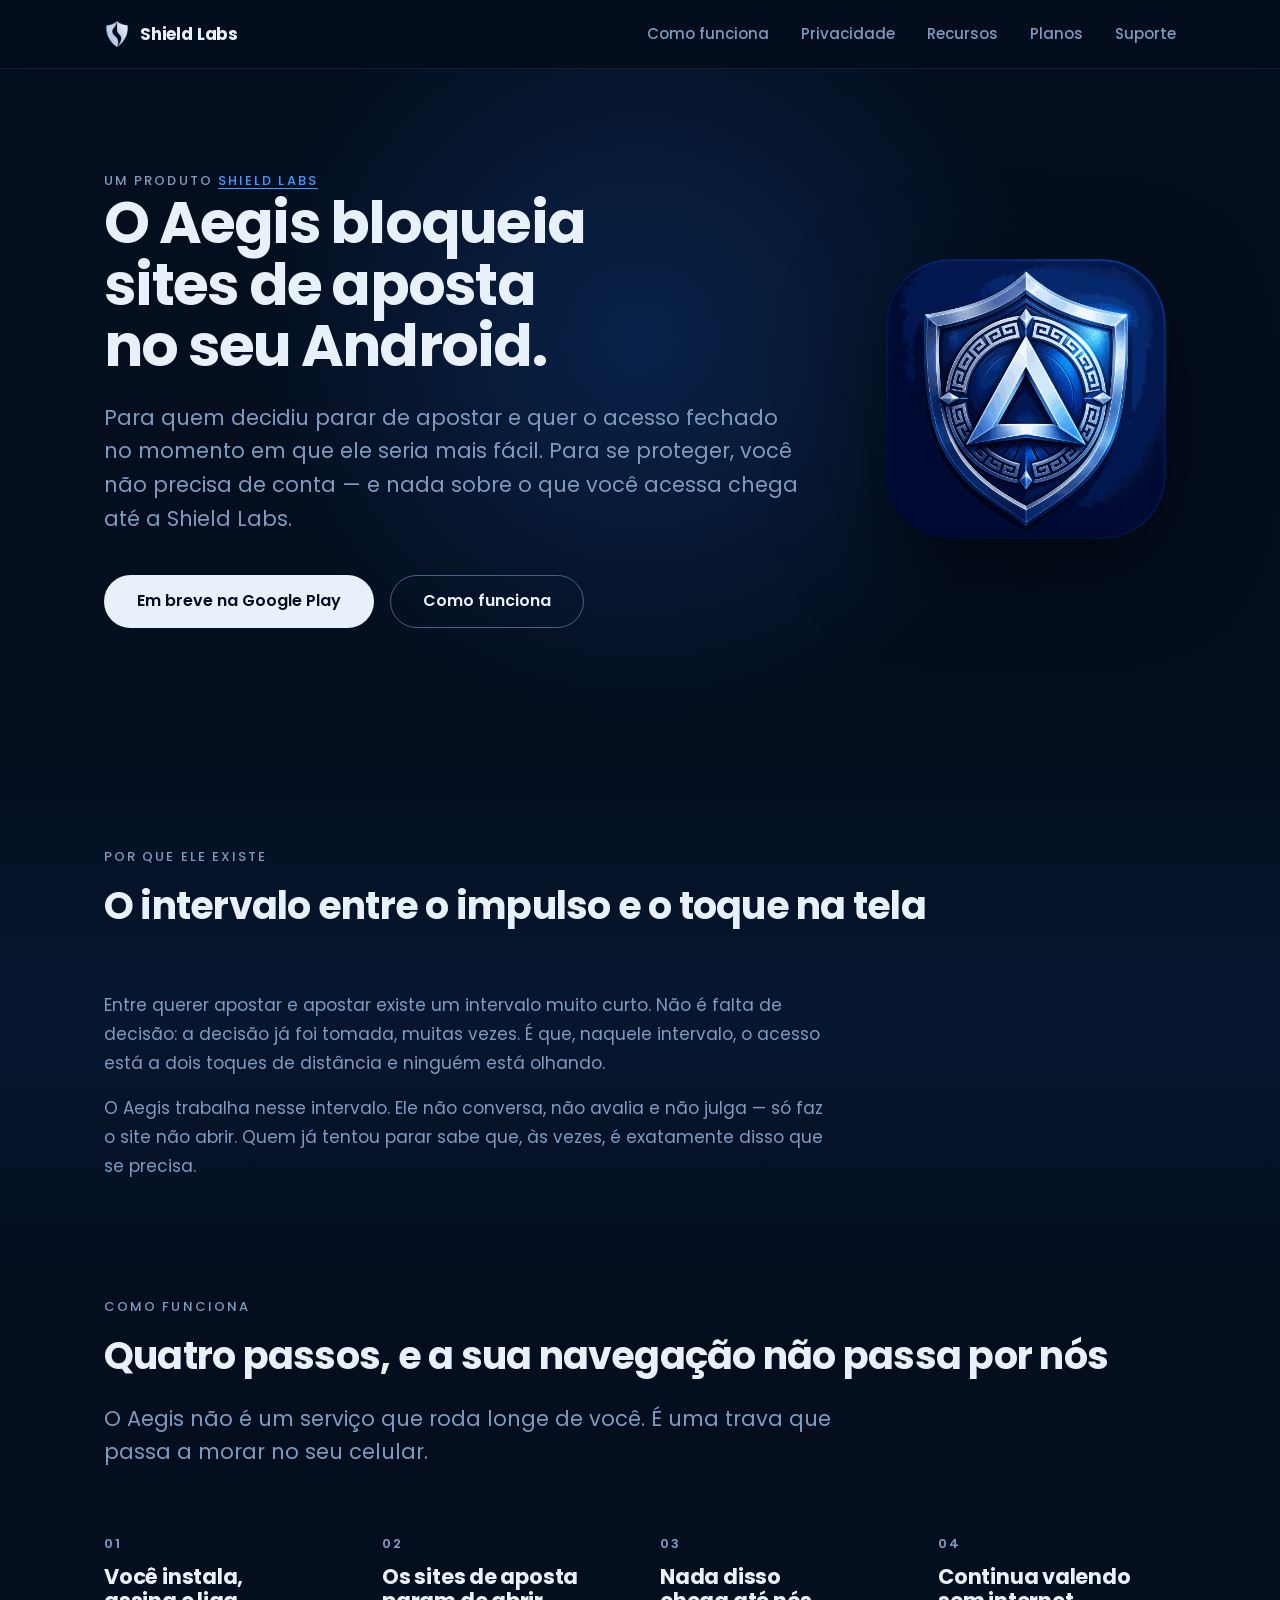
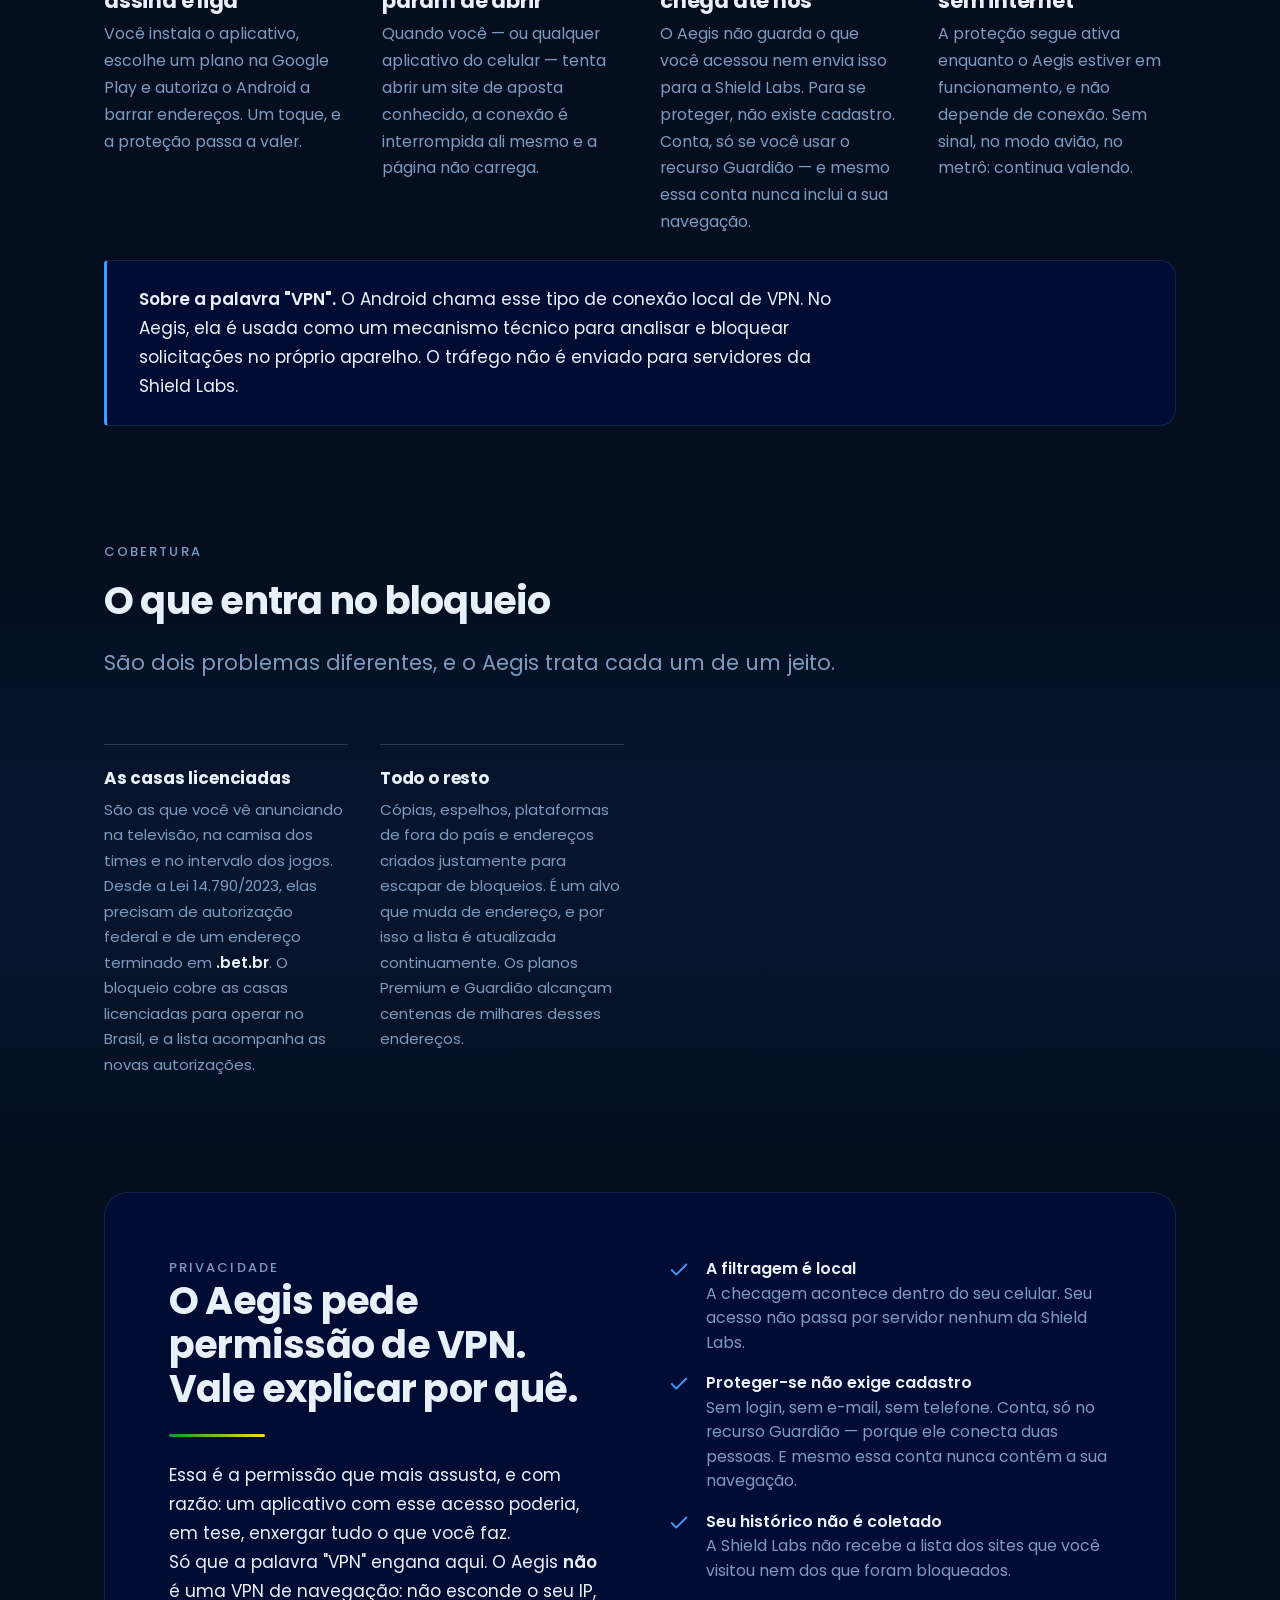
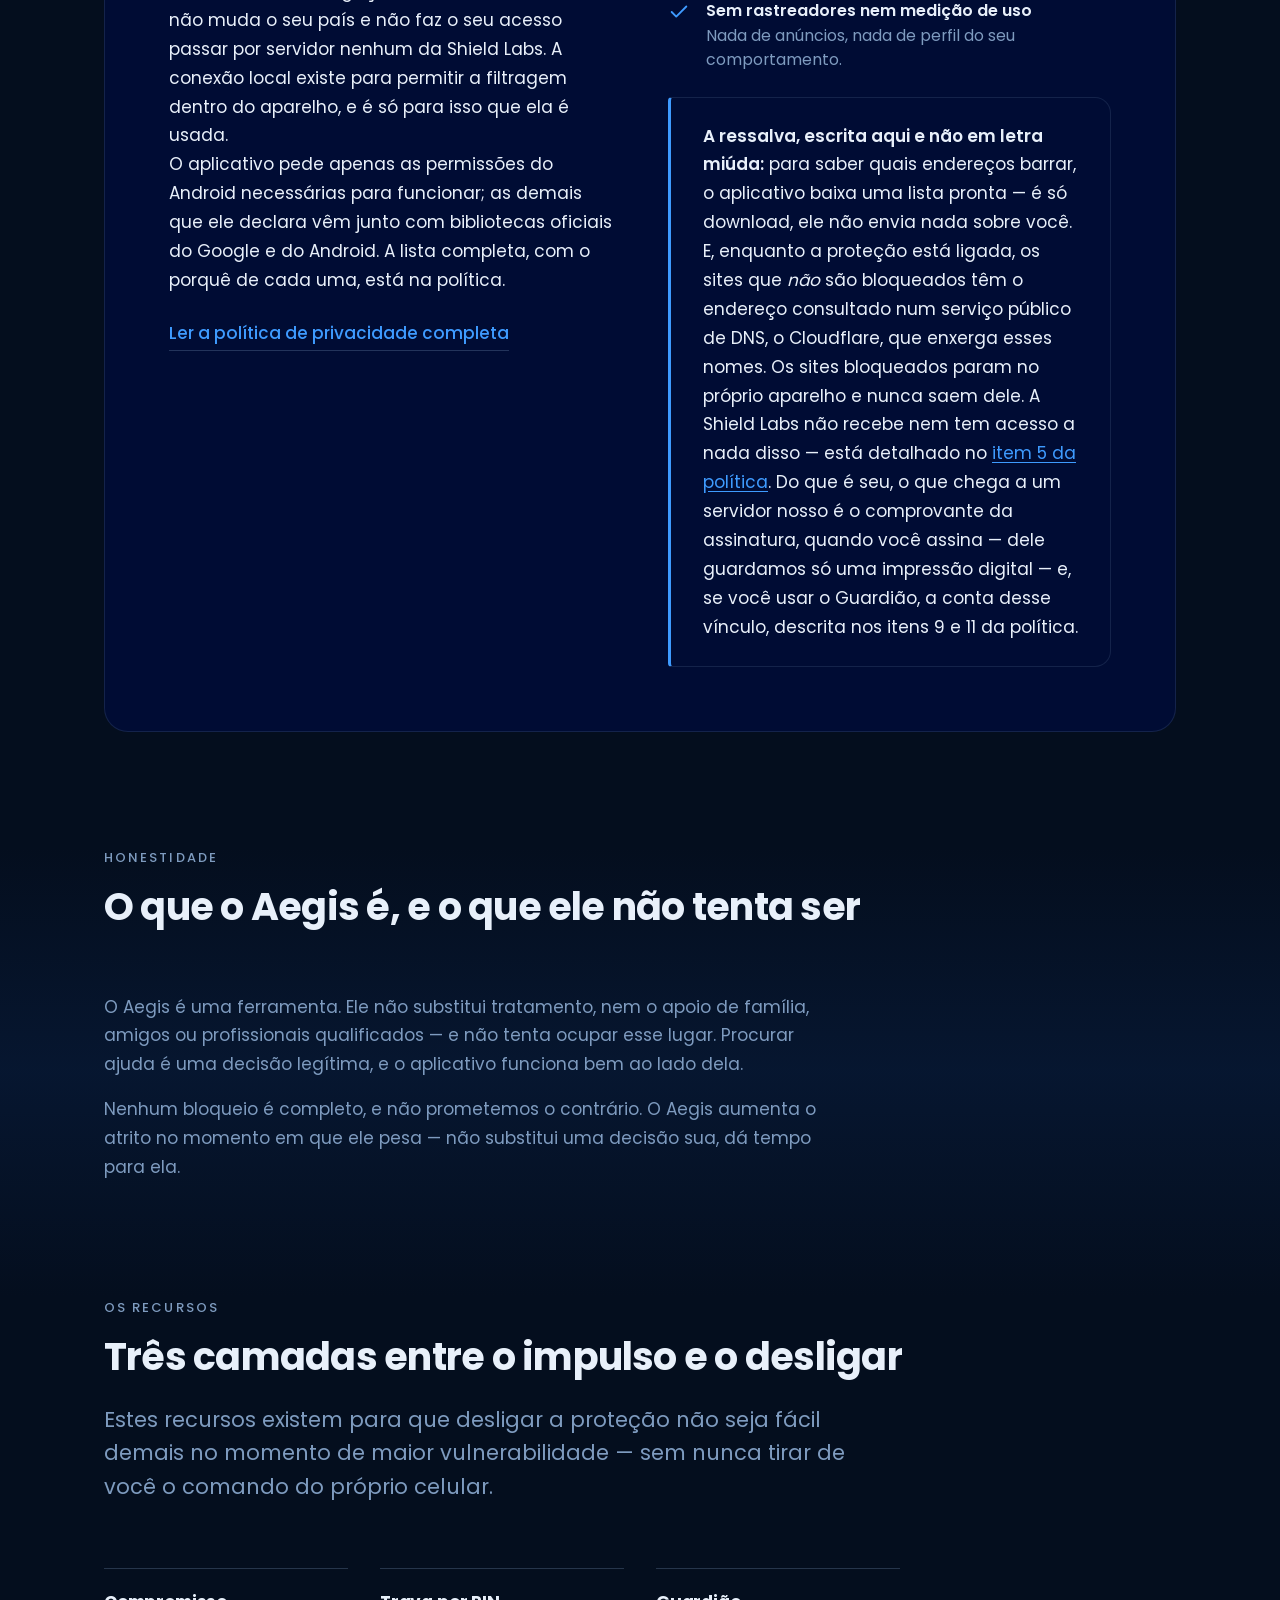
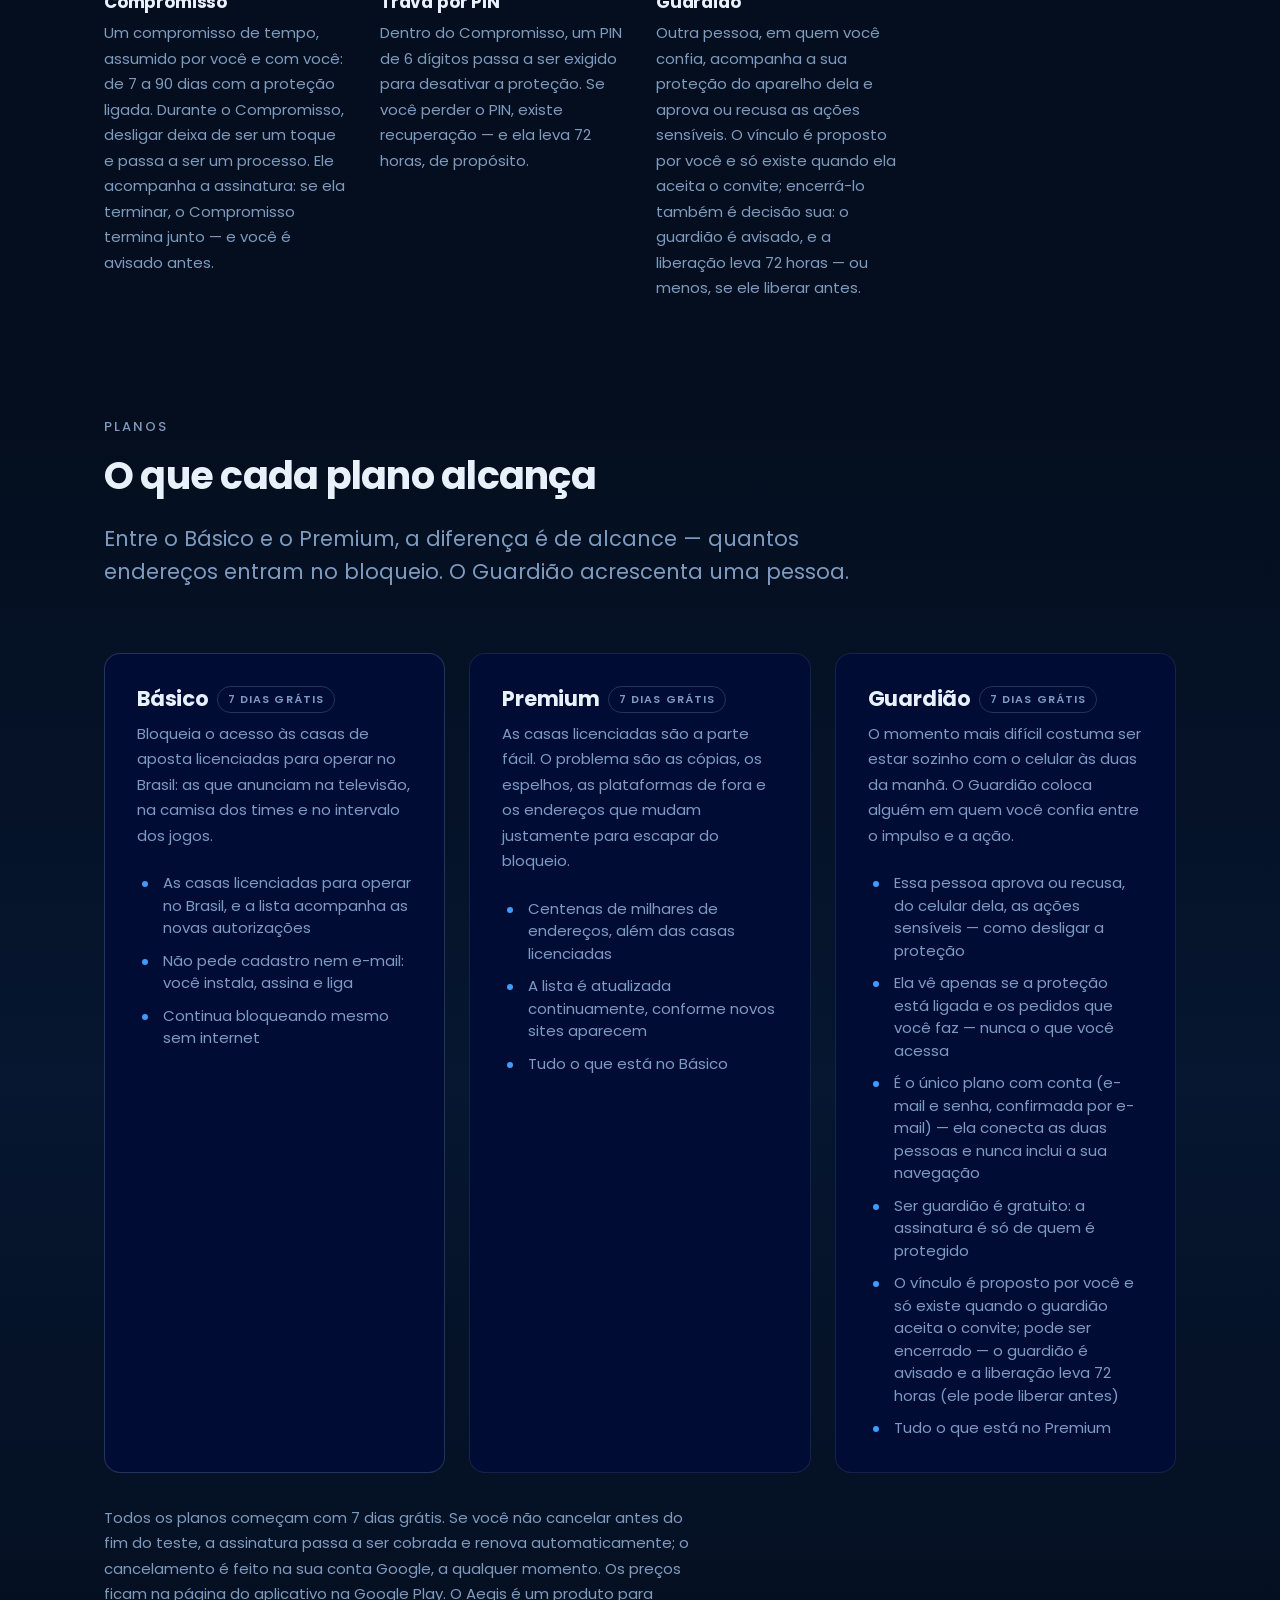
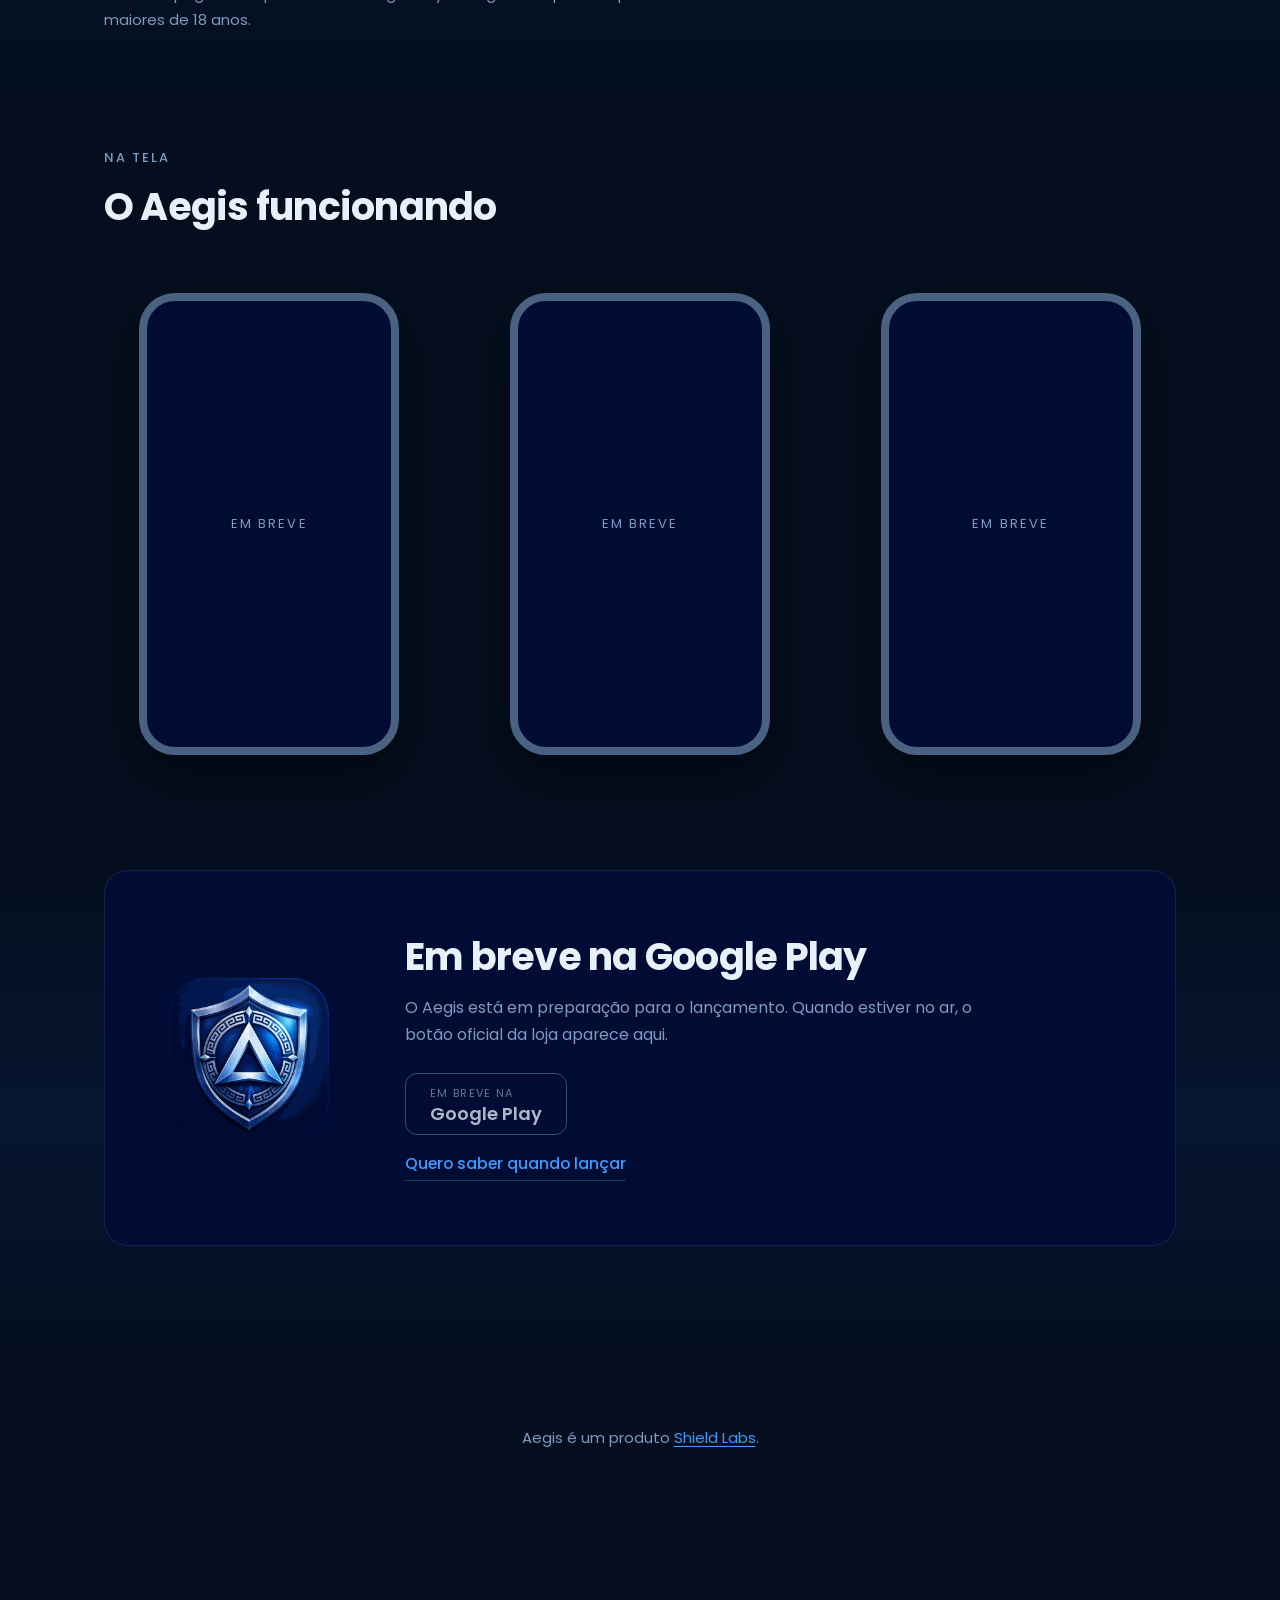
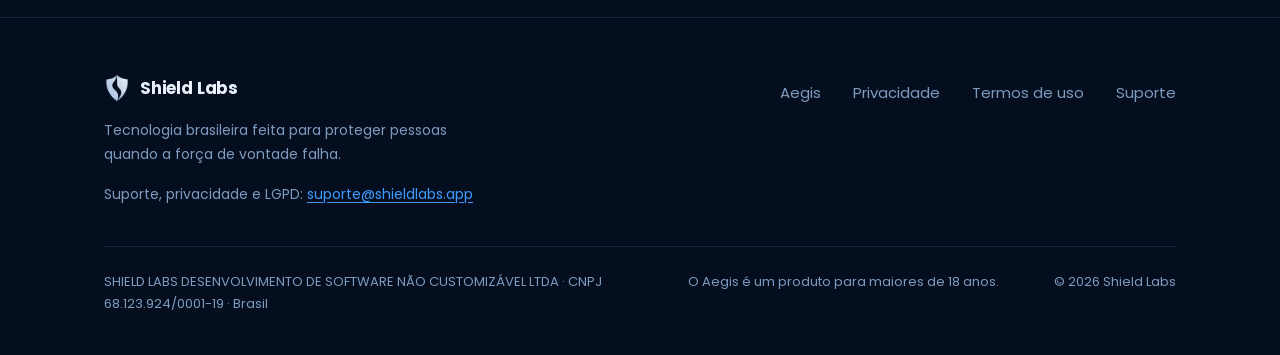
==== commit 39fe7649: "Politica: registros de acesso guardados por 6 meses, por exigencia do Marco Civil Excecao unica a re" ====
--- a/aegis/index.html
+++ b/aegis/index.html
@@ -219,7 +219,7 @@
                 </li>
               </ul>
               <div class="doc-callout mt-3">
-                <p><strong>A ressalva, escrita aqui e não em letra miúda:</strong> para saber quais endereços barrar, o aplicativo baixa uma lista pronta — é só download, ele não envia nada sobre você. E, enquanto a proteção está ligada, os sites que <em>não</em> são bloqueados têm o endereço consultado num serviço público de DNS, o Cloudflare, que enxerga esses nomes. Os sites bloqueados param no próprio aparelho e nunca saem dele. A Shield Labs não recebe nem tem acesso a nada disso — está detalhado no <a href="../privacidade/#conexoes-de-rede">item 5 da política</a>. E a única coisa sua que chega a um servidor nosso é o comprovante da assinatura, quando você assina — dele guardamos só uma impressão digital.</p>
+                <p><strong>A ressalva, escrita aqui e não em letra miúda:</strong> para saber quais endereços barrar, o aplicativo baixa uma lista pronta — é só download, ele não envia nada sobre você. E, enquanto a proteção está ligada, os sites que <em>não</em> são bloqueados têm o endereço consultado num serviço público de DNS, o Cloudflare, que enxerga esses nomes. Os sites bloqueados param no próprio aparelho e nunca saem dele. A Shield Labs não recebe nem tem acesso a nada disso — está detalhado no <a href="../privacidade/#conexoes-de-rede">item 5 da política</a>. Do que é seu, o que chega a um servidor nosso é o comprovante da assinatura, quando você assina — dele guardamos só uma impressão digital — e, se você usar o Guardião, a conta desse vínculo, descrita nos itens 9 e 11 da política.</p>
               </div>
             </div>
           </div>
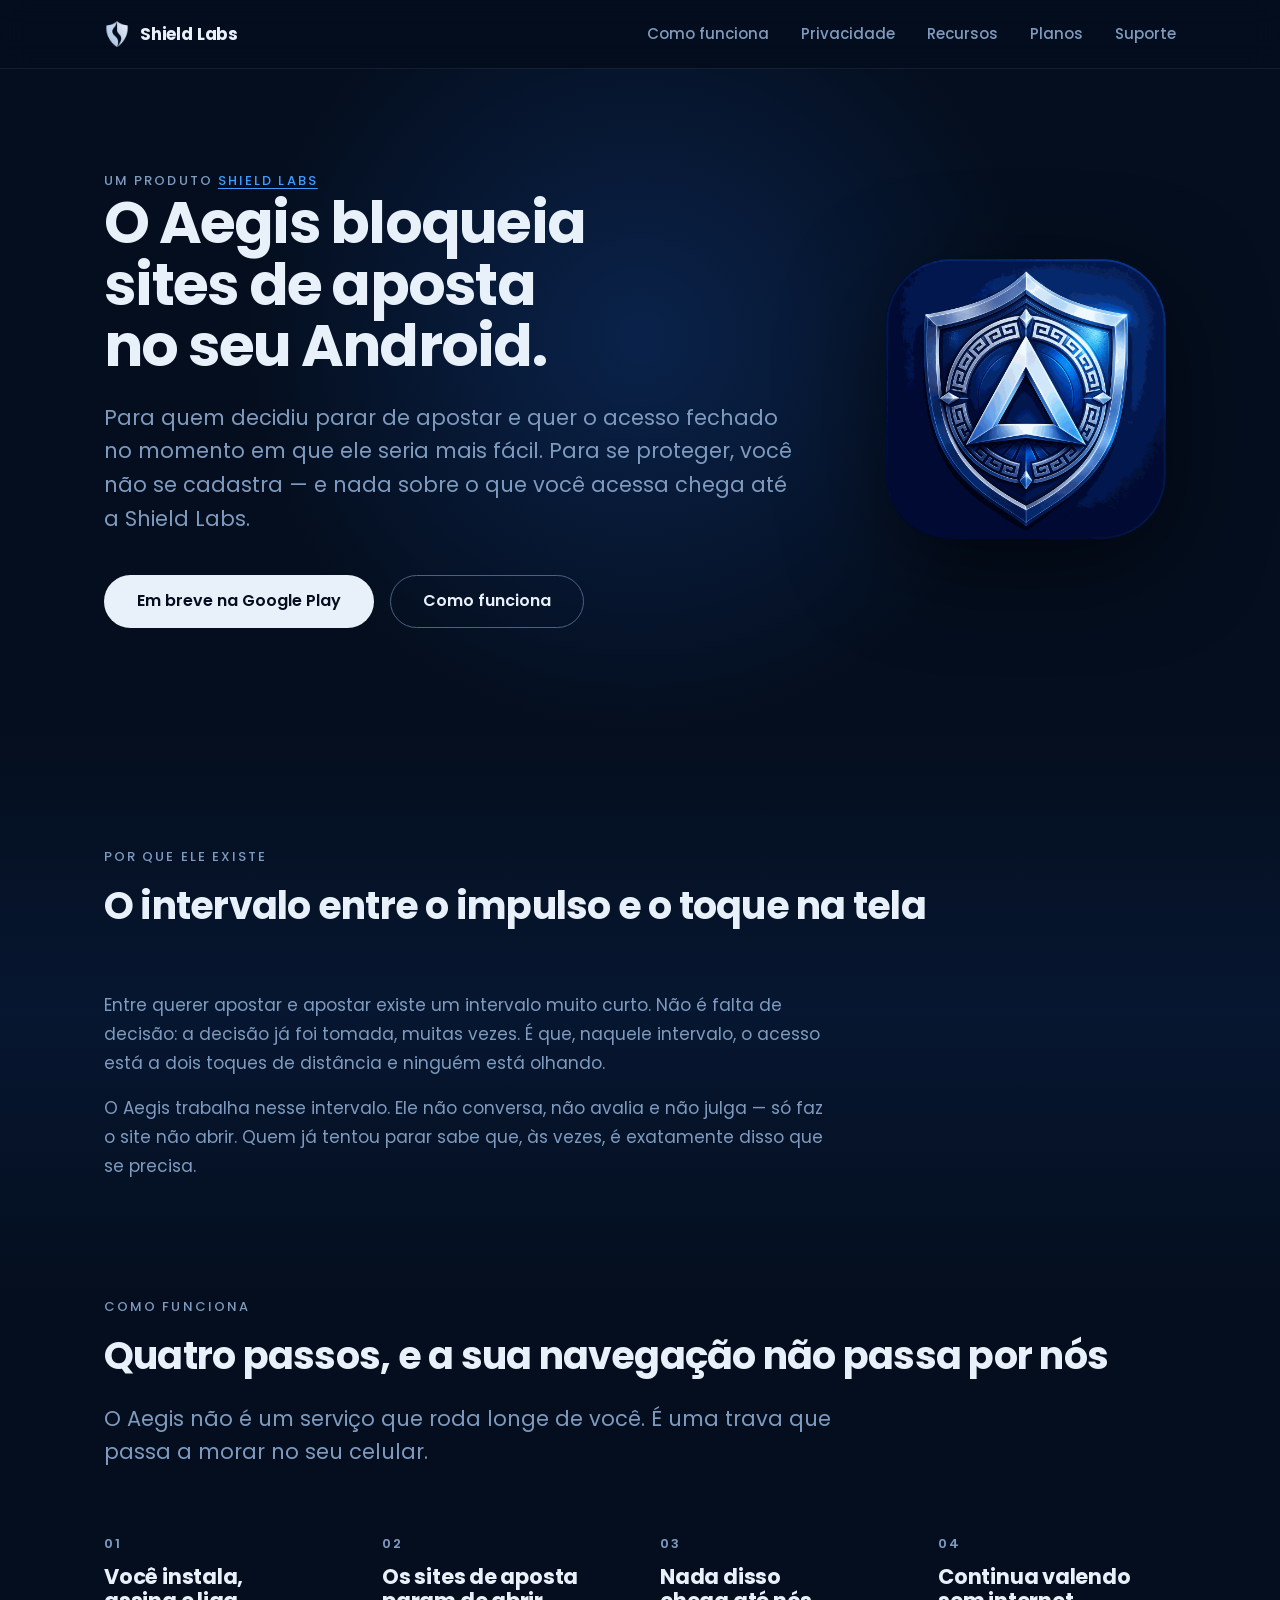
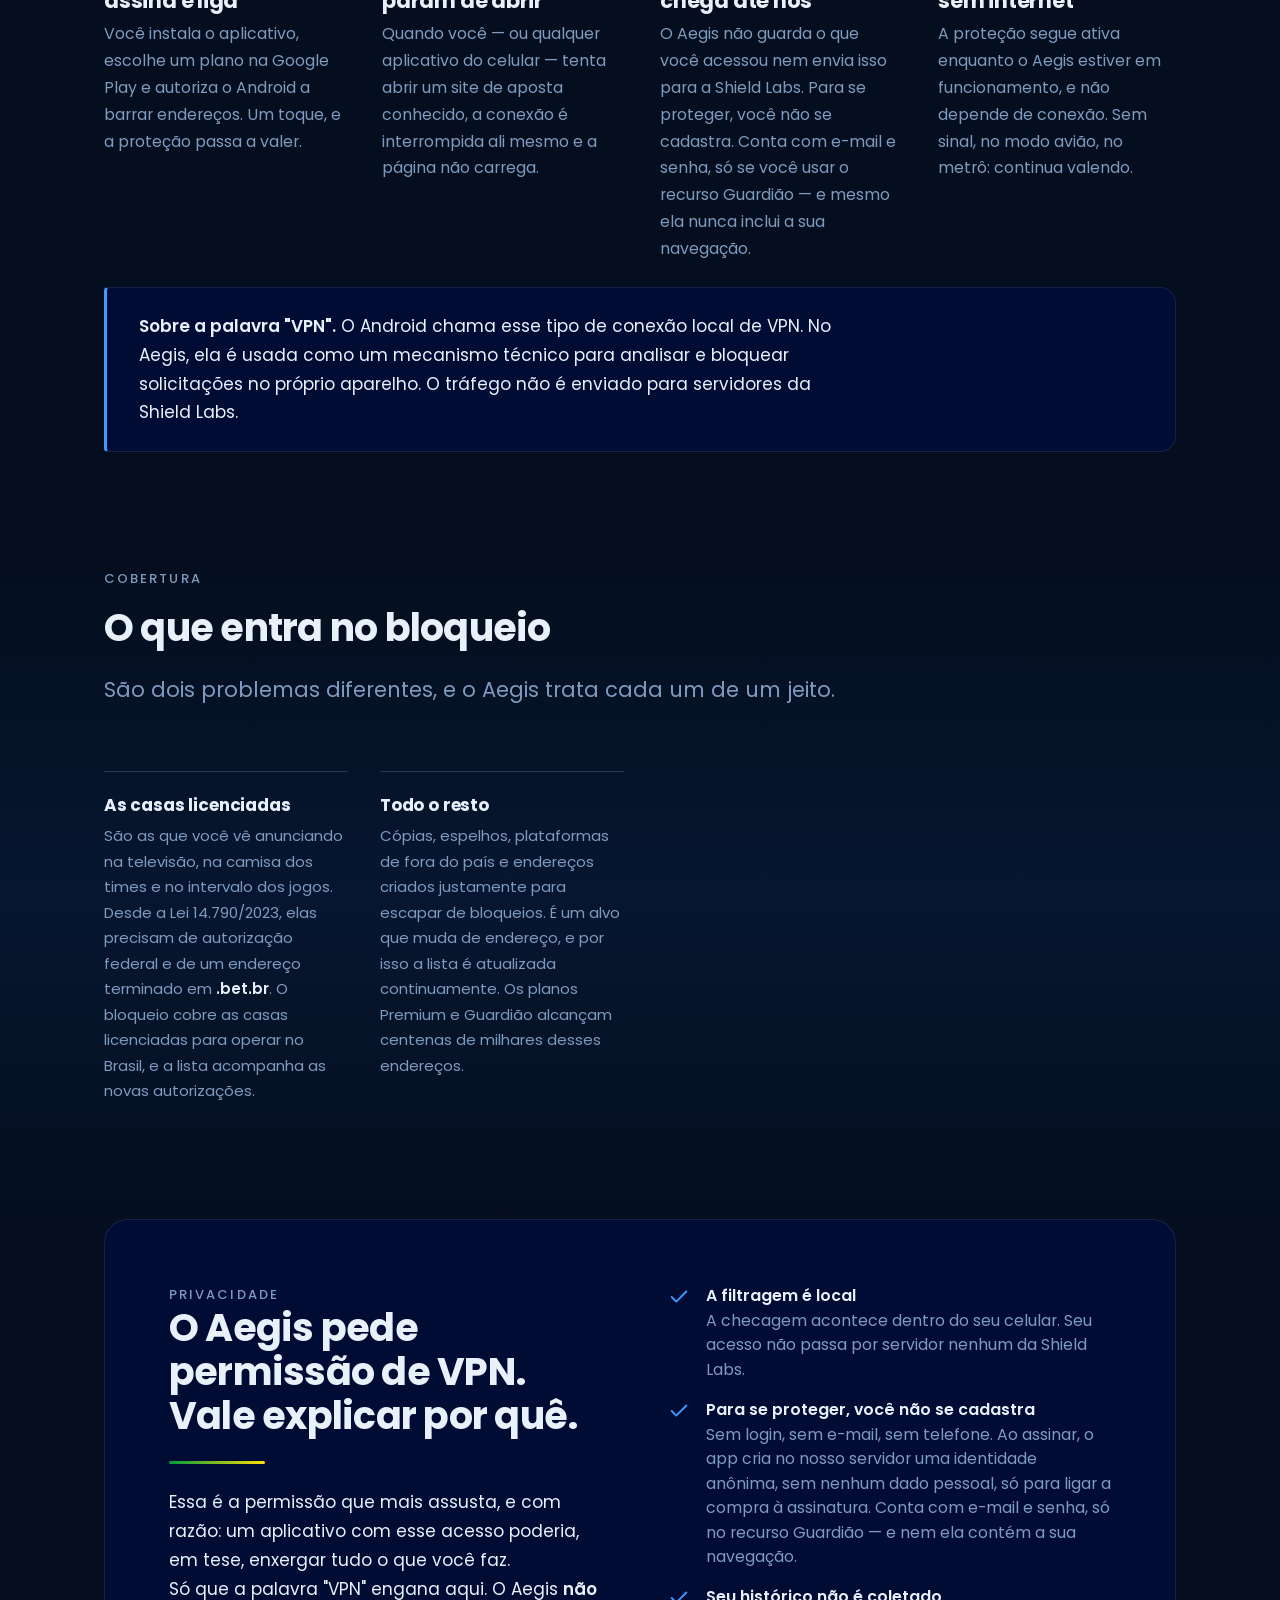
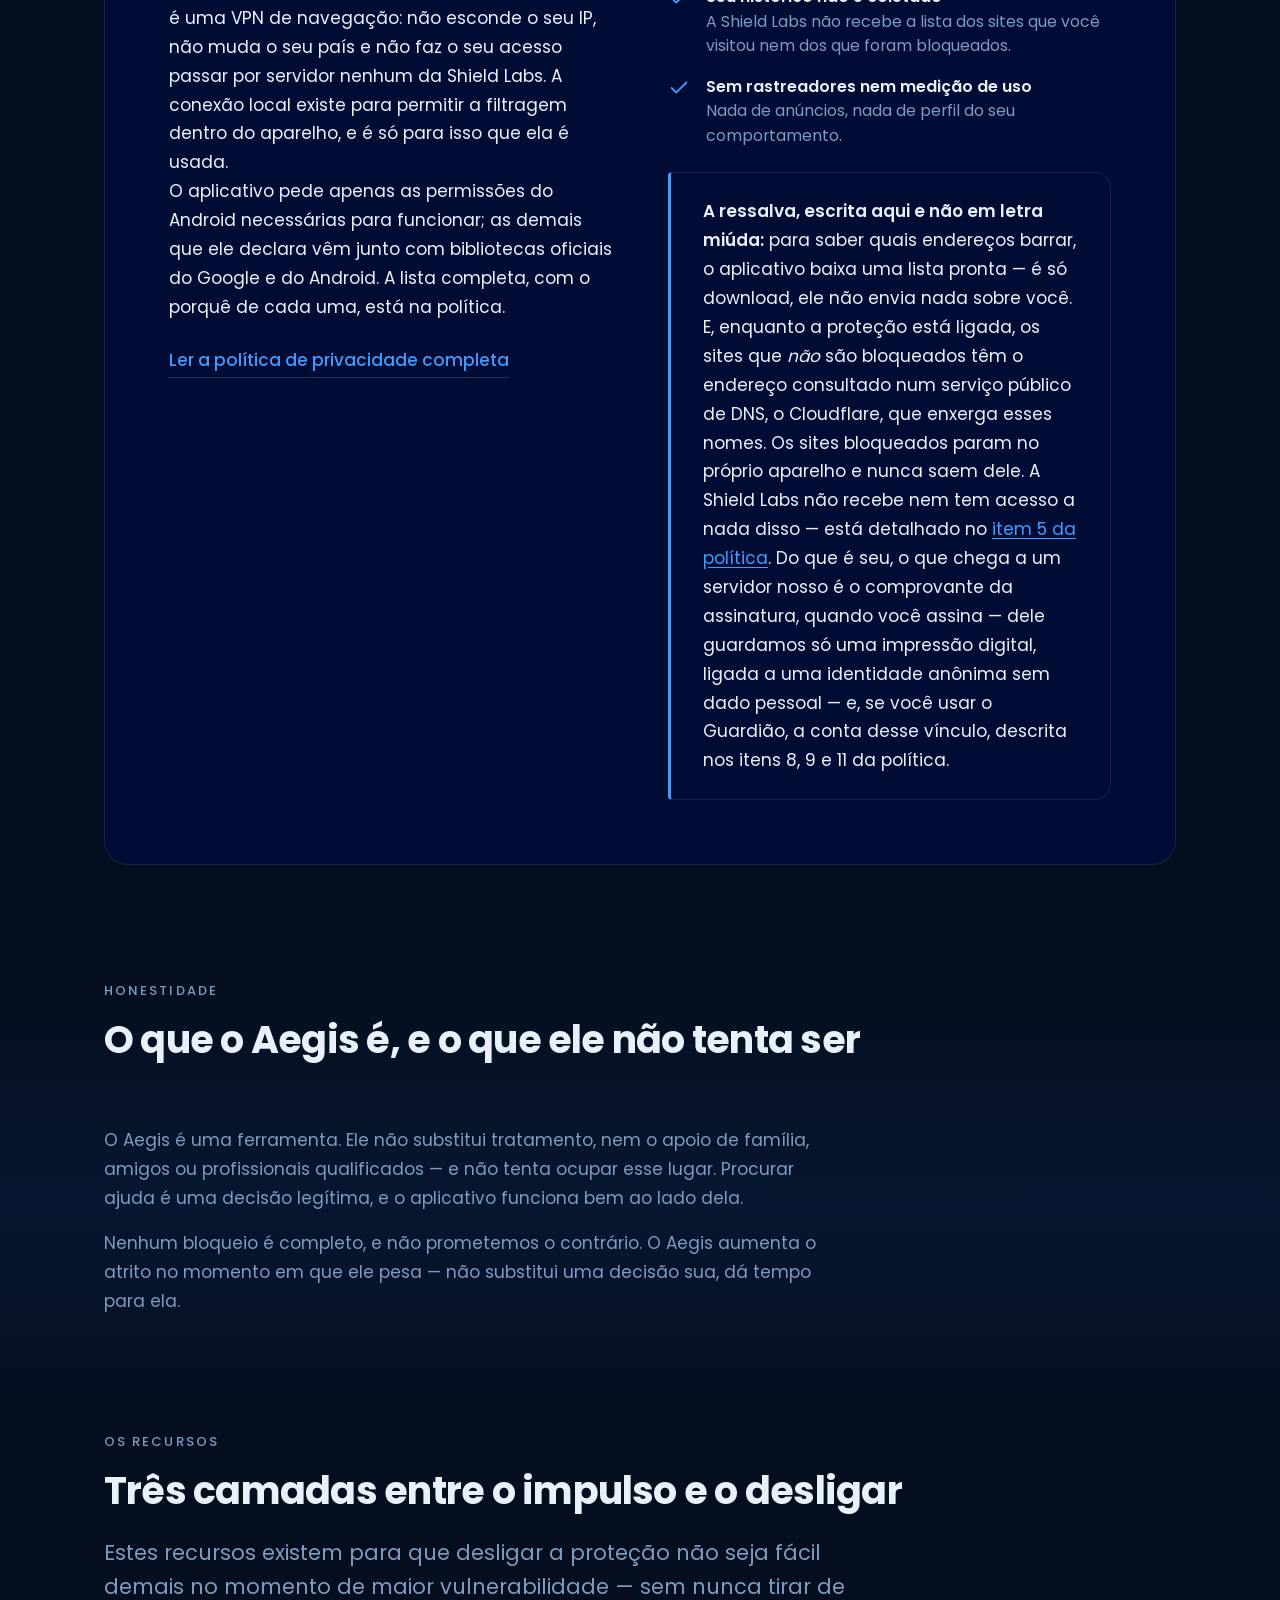
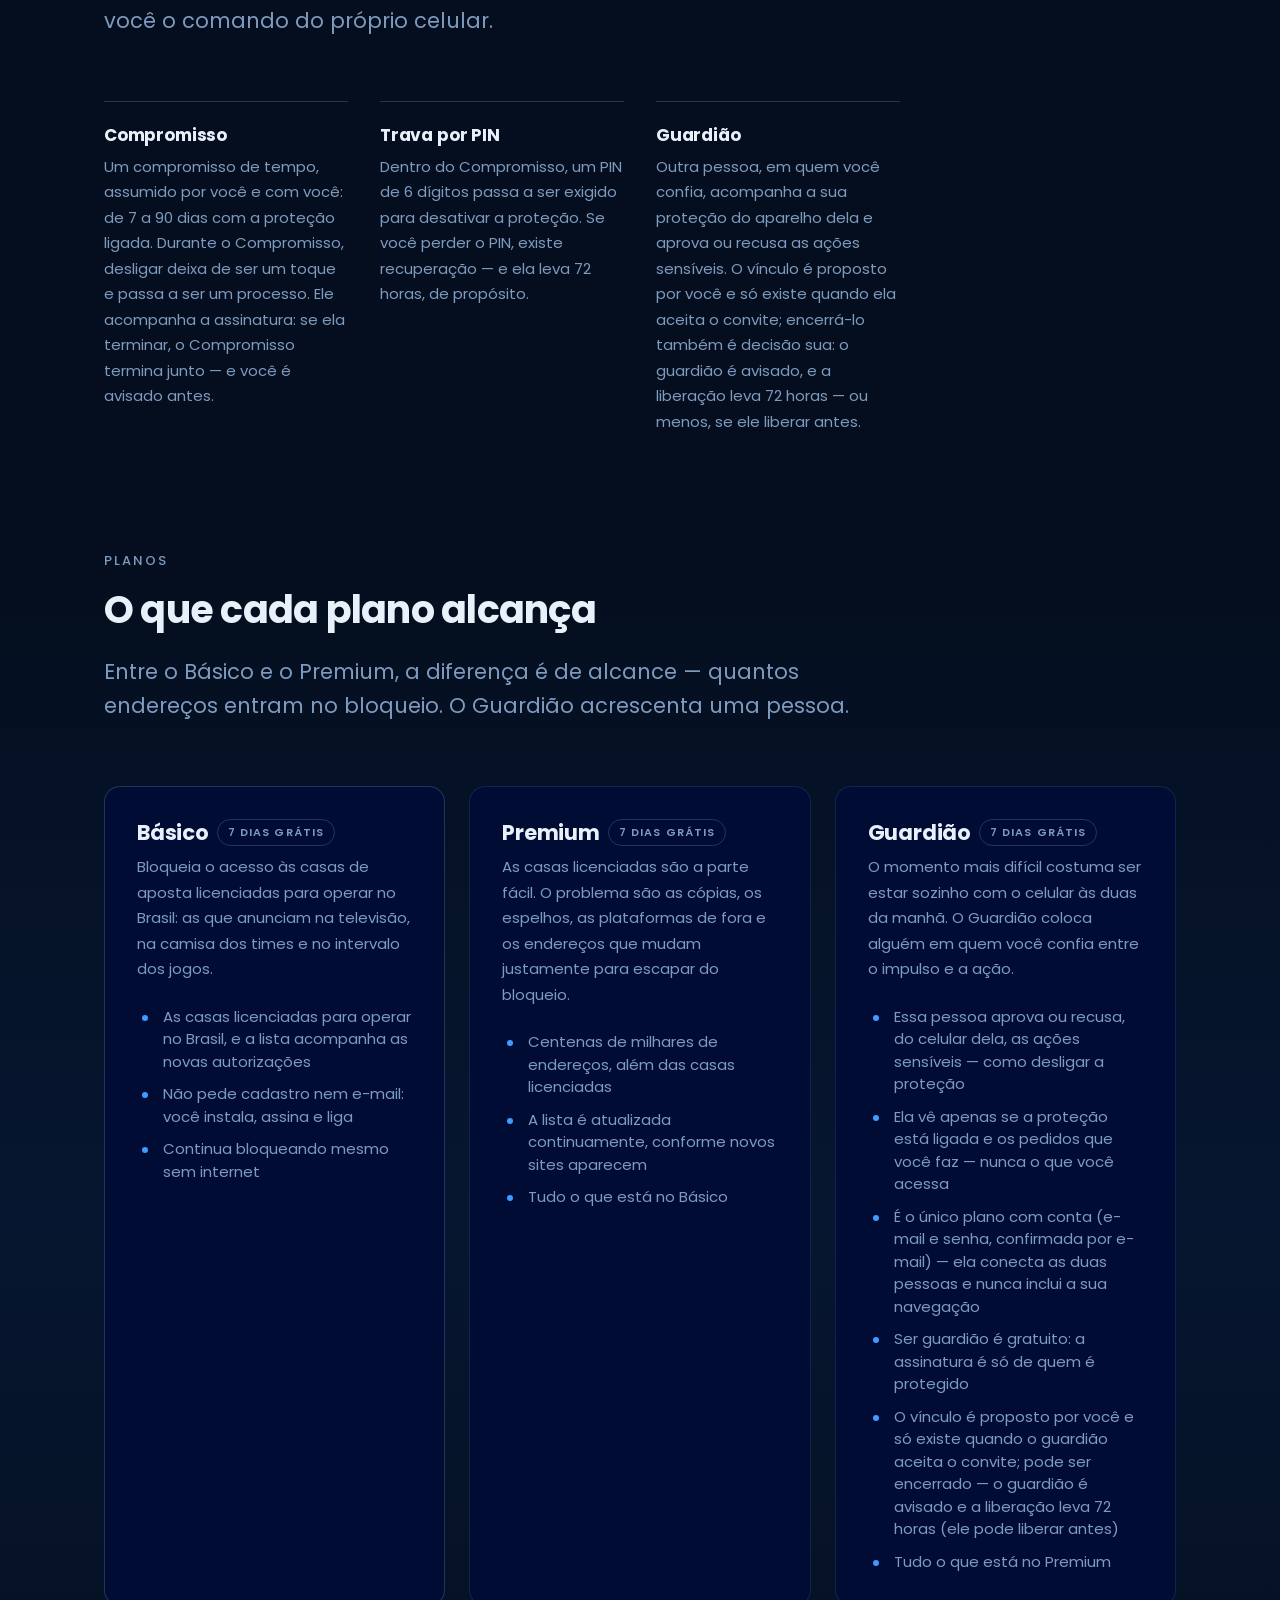
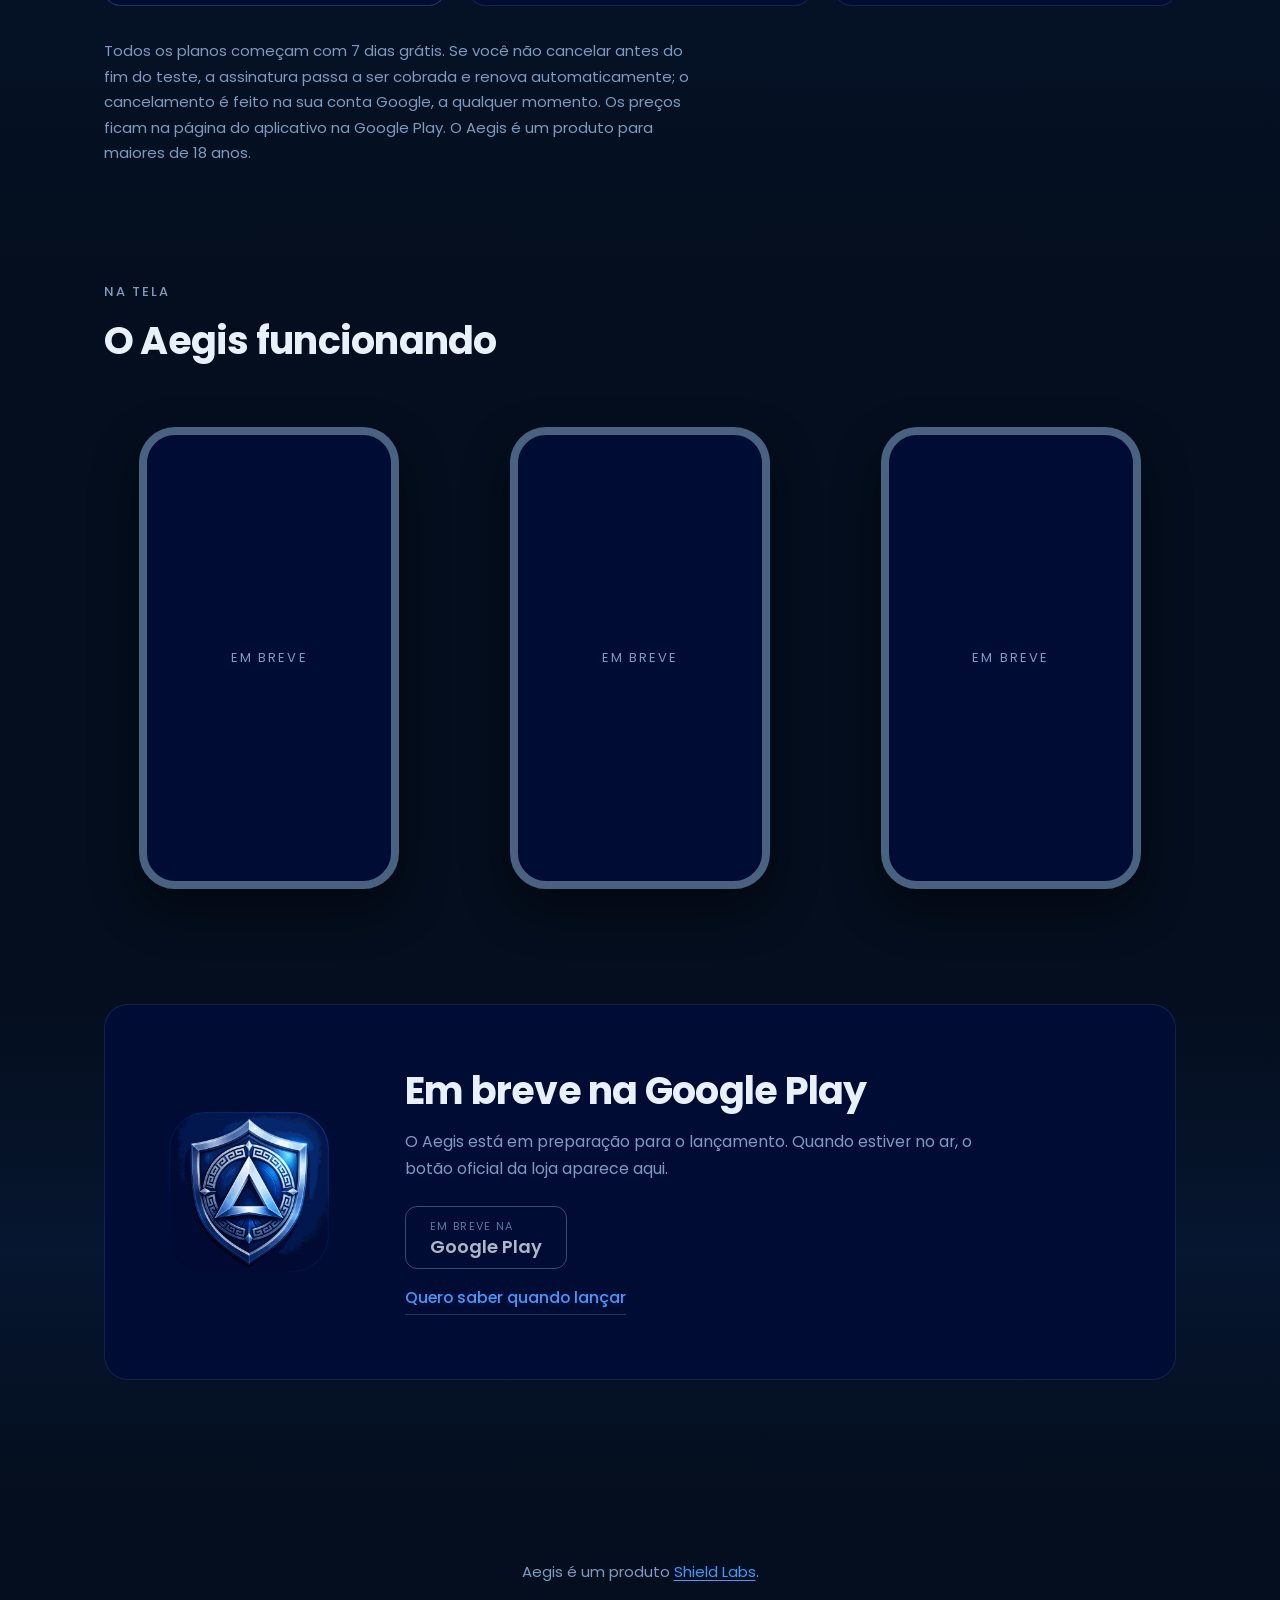
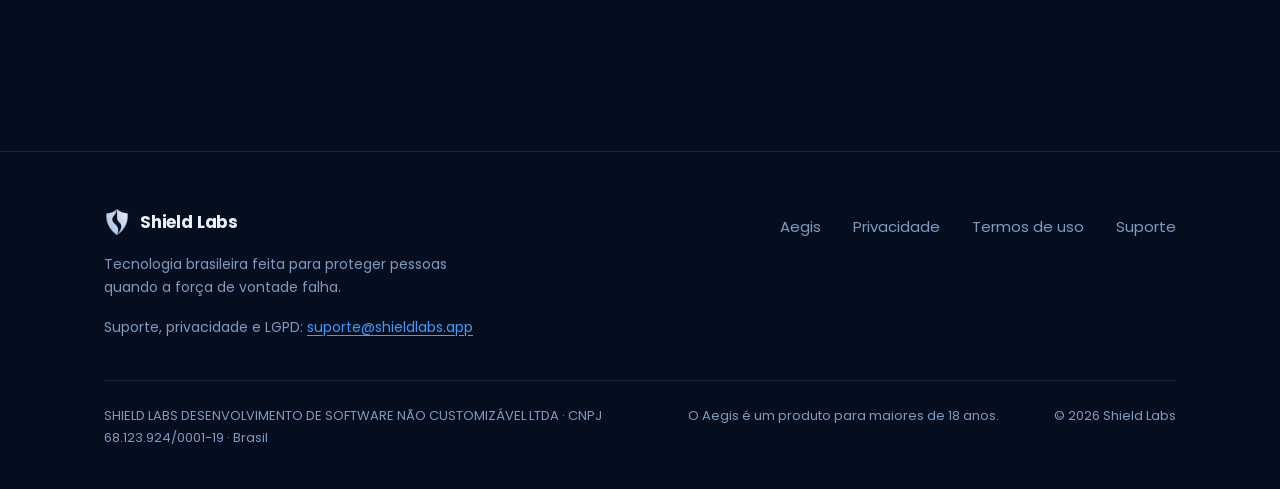
==== commit 42101717: "Identidade anonima da assinatura: o "nao existe conta" era falso Fato medido no codigo, vindo do cha" ====
--- a/aegis/index.html
+++ b/aegis/index.html
@@ -4,14 +4,14 @@
   <meta charset="utf-8">
   <meta name="viewport" content="width=device-width, initial-scale=1">
   <title>Aegis — bloqueio de sites de aposta no Android | Shield Labs</title>
-  <meta name="description" content="Aegis bloqueia sites de aposta diretamente no Android. Proteger-se não exige conta, e nada da sua navegação é enviado para a Shield Labs.">
+  <meta name="description" content="Aegis bloqueia sites de aposta diretamente no Android. Para se proteger você não se cadastra, e nada da sua navegação é enviado para a Shield Labs.">
   <link rel="canonical" href="https://shieldlabs.app/aegis/">
 
   <meta property="og:type" content="website">
   <meta property="og:site_name" content="Shield Labs">
   <meta property="og:locale" content="pt_BR">
   <meta property="og:title" content="Aegis — bloqueio de sites de aposta no Android">
-  <meta property="og:description" content="Aegis bloqueia sites de aposta diretamente no Android. Proteger-se não exige conta, e nada da sua navegação é enviado para a Shield Labs.">
+  <meta property="og:description" content="Aegis bloqueia sites de aposta diretamente no Android. Para se proteger você não se cadastra, e nada da sua navegação é enviado para a Shield Labs.">
   <meta property="og:url" content="https://shieldlabs.app/aegis/">
   <meta property="og:image" content="https://shieldlabs.app/assets/img/aegis-og.png">
   <meta property="og:image:width" content="1200">
@@ -19,7 +19,7 @@
   <meta property="og:image:alt" content="Ícone do Aegis">
   <meta name="twitter:card" content="summary_large_image">
   <meta name="twitter:title" content="Aegis — bloqueio de sites de aposta no Android">
-  <meta name="twitter:description" content="Aegis bloqueia sites de aposta diretamente no Android. Proteger-se não exige conta, e nada da sua navegação é enviado para a Shield Labs.">
+  <meta name="twitter:description" content="Aegis bloqueia sites de aposta diretamente no Android. Para se proteger você não se cadastra, e nada da sua navegação é enviado para a Shield Labs.">
   <meta name="twitter:image" content="https://shieldlabs.app/assets/img/aegis-og.png">
 
   <meta name="theme-color" content="#040E1E">
@@ -47,7 +47,7 @@
     "operatingSystem": "Android",
     "applicationCategory": "UtilitiesApplication",
     "inLanguage": "pt-BR",
-    "description": "Aplicativo Android que bloqueia sites de aposta no próprio aparelho. Proteger-se não exige conta, e nenhum dado de navegação é enviado para a Shield Labs.",
+    "description": "Aplicativo Android que bloqueia sites de aposta no próprio aparelho. Para se proteger você não se cadastra, e nenhum dado de navegação é enviado para a Shield Labs.",
     "publisher": {
       "@type": "Organization",
       "name": "Shield Labs",
@@ -104,7 +104,7 @@
           <div>
             <p class="eyebrow">Um produto <a href="../">Shield Labs</a></p>
             <h1>O Aegis bloqueia sites de aposta no seu Android.</h1>
-            <p class="lead">Para quem decidiu parar de apostar e quer o acesso fechado no momento em que ele seria mais fácil. Para se proteger, você não precisa de conta — e nada sobre o que você acessa chega até a Shield Labs.</p>
+            <p class="lead">Para quem decidiu parar de apostar e quer o acesso fechado no momento em que ele seria mais fácil. Para se proteger, você não se cadastra — e nada sobre o que você acessa chega até a Shield Labs.</p>
             <div class="hero-actions">
               <span class="btn btn-primary" aria-disabled="true">Em breve na Google Play</span>
               <a class="btn btn-secondary" href="#como-funciona">Como funciona</a>
@@ -150,7 +150,7 @@
           </li>
           <li class="step" data-reveal>
             <h3>Nada disso chega até nós</h3>
-            <p>O Aegis não guarda o que você acessou nem envia isso para a Shield Labs. Para se proteger, não existe cadastro. Conta, só se você usar o recurso Guardião — e mesmo essa conta nunca inclui a sua navegação.</p>
+            <p>O Aegis não guarda o que você acessou nem envia isso para a Shield Labs. Para se proteger, você não se cadastra. Conta com e-mail e senha, só se você usar o recurso Guardião — e mesmo ela nunca inclui a sua navegação.</p>
           </li>
           <li class="step" data-reveal>
             <h3>Continua valendo sem internet</h3>
@@ -207,7 +207,7 @@
                 </li>
                 <li>
                   <svg viewBox="0 0 24 24" fill="none" stroke="currentColor" stroke-width="2" stroke-linecap="round" stroke-linejoin="round" aria-hidden="true" focusable="false"><path d="M20 6 9 17l-5-5"/></svg>
-                  <span><strong>Proteger-se não exige cadastro</strong>Sem login, sem e-mail, sem telefone. Conta, só no recurso Guardião — porque ele conecta duas pessoas. E mesmo essa conta nunca contém a sua navegação.</span>
+                  <span><strong>Para se proteger, você não se cadastra</strong>Sem login, sem e-mail, sem telefone. Ao assinar, o app cria no nosso servidor uma identidade anônima, sem nenhum dado pessoal, só para ligar a compra à assinatura. Conta com e-mail e senha, só no recurso Guardião — e nem ela contém a sua navegação.</span>
                 </li>
                 <li>
                   <svg viewBox="0 0 24 24" fill="none" stroke="currentColor" stroke-width="2" stroke-linecap="round" stroke-linejoin="round" aria-hidden="true" focusable="false"><path d="M20 6 9 17l-5-5"/></svg>
@@ -219,7 +219,7 @@
                 </li>
               </ul>
               <div class="doc-callout mt-3">
-                <p><strong>A ressalva, escrita aqui e não em letra miúda:</strong> para saber quais endereços barrar, o aplicativo baixa uma lista pronta — é só download, ele não envia nada sobre você. E, enquanto a proteção está ligada, os sites que <em>não</em> são bloqueados têm o endereço consultado num serviço público de DNS, o Cloudflare, que enxerga esses nomes. Os sites bloqueados param no próprio aparelho e nunca saem dele. A Shield Labs não recebe nem tem acesso a nada disso — está detalhado no <a href="../privacidade/#conexoes-de-rede">item 5 da política</a>. Do que é seu, o que chega a um servidor nosso é o comprovante da assinatura, quando você assina — dele guardamos só uma impressão digital — e, se você usar o Guardião, a conta desse vínculo, descrita nos itens 9 e 11 da política.</p>
+                <p><strong>A ressalva, escrita aqui e não em letra miúda:</strong> para saber quais endereços barrar, o aplicativo baixa uma lista pronta — é só download, ele não envia nada sobre você. E, enquanto a proteção está ligada, os sites que <em>não</em> são bloqueados têm o endereço consultado num serviço público de DNS, o Cloudflare, que enxerga esses nomes. Os sites bloqueados param no próprio aparelho e nunca saem dele. A Shield Labs não recebe nem tem acesso a nada disso — está detalhado no <a href="../privacidade/#conexoes-de-rede">item 5 da política</a>. Do que é seu, o que chega a um servidor nosso é o comprovante da assinatura, quando você assina — dele guardamos só uma impressão digital, ligada a uma identidade anônima sem dado pessoal — e, se você usar o Guardião, a conta desse vínculo, descrita nos itens 8, 9 e 11 da política.</p>
               </div>
             </div>
           </div>
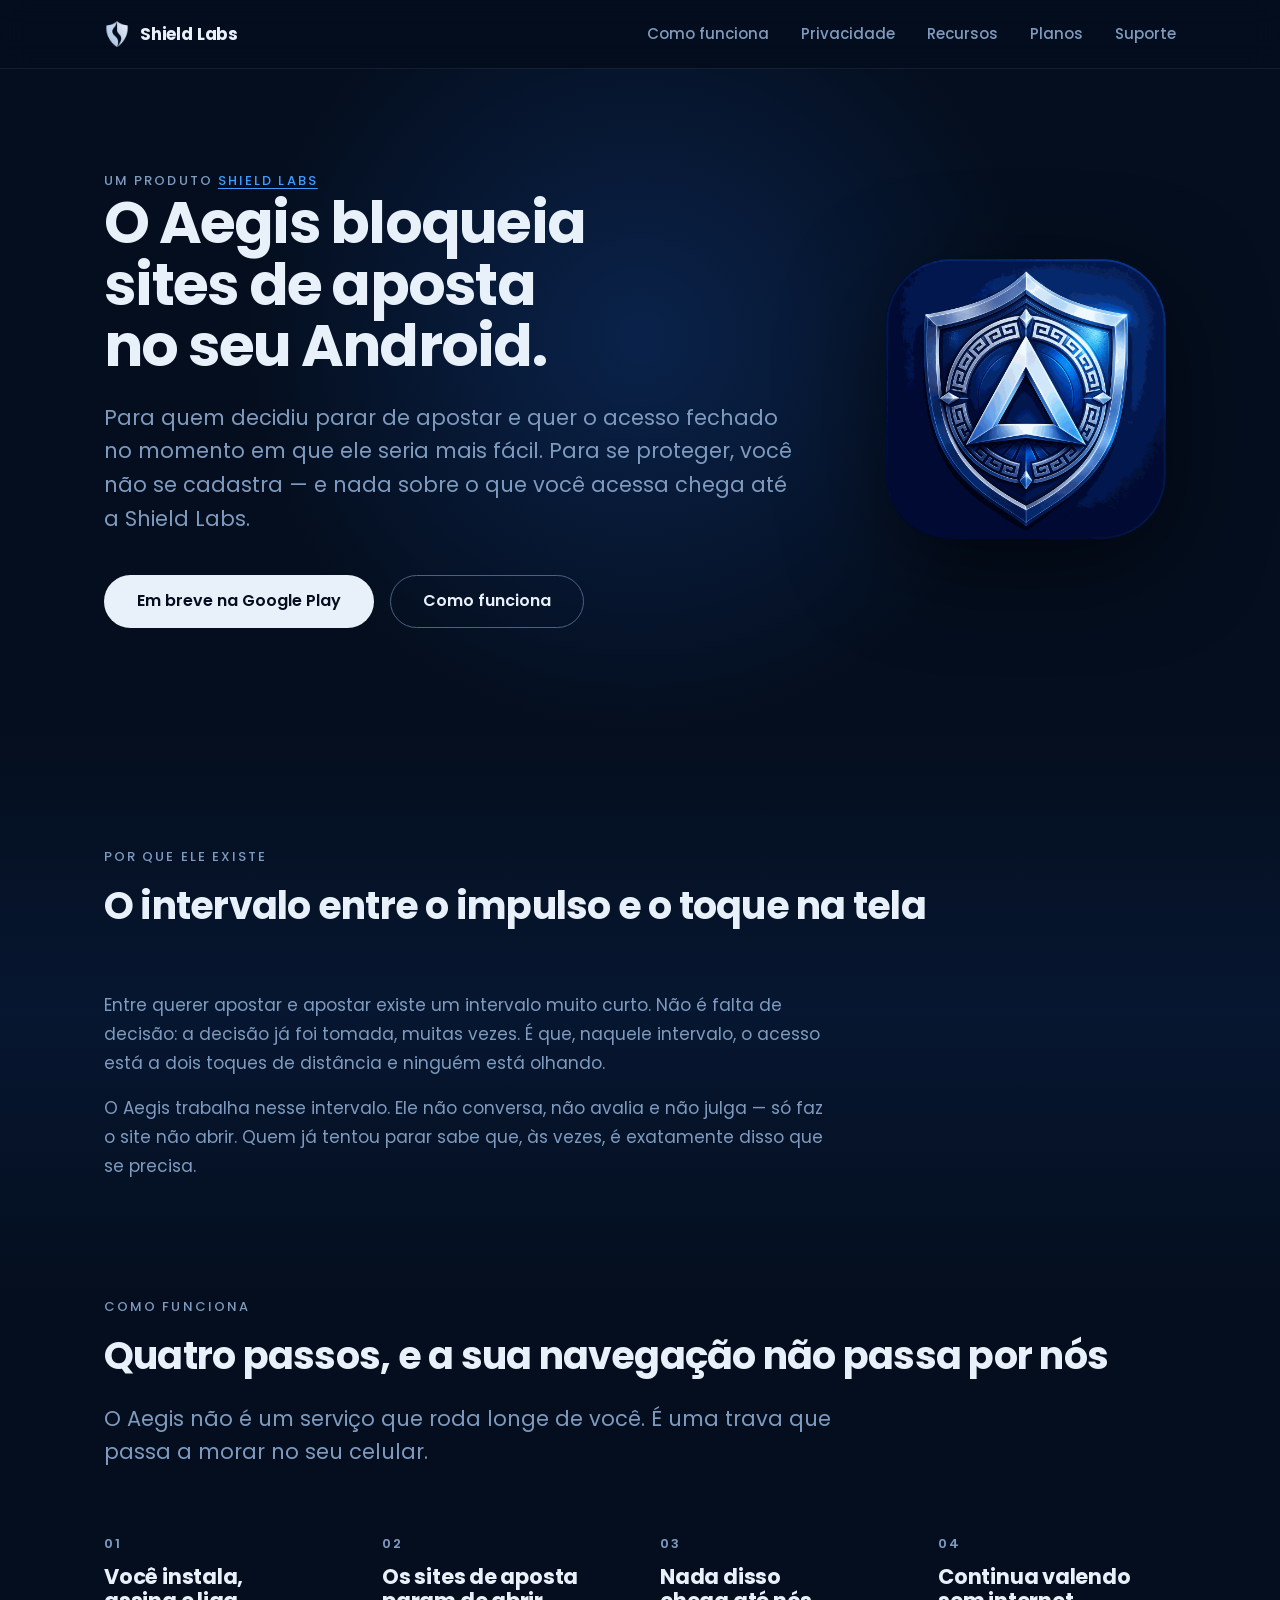
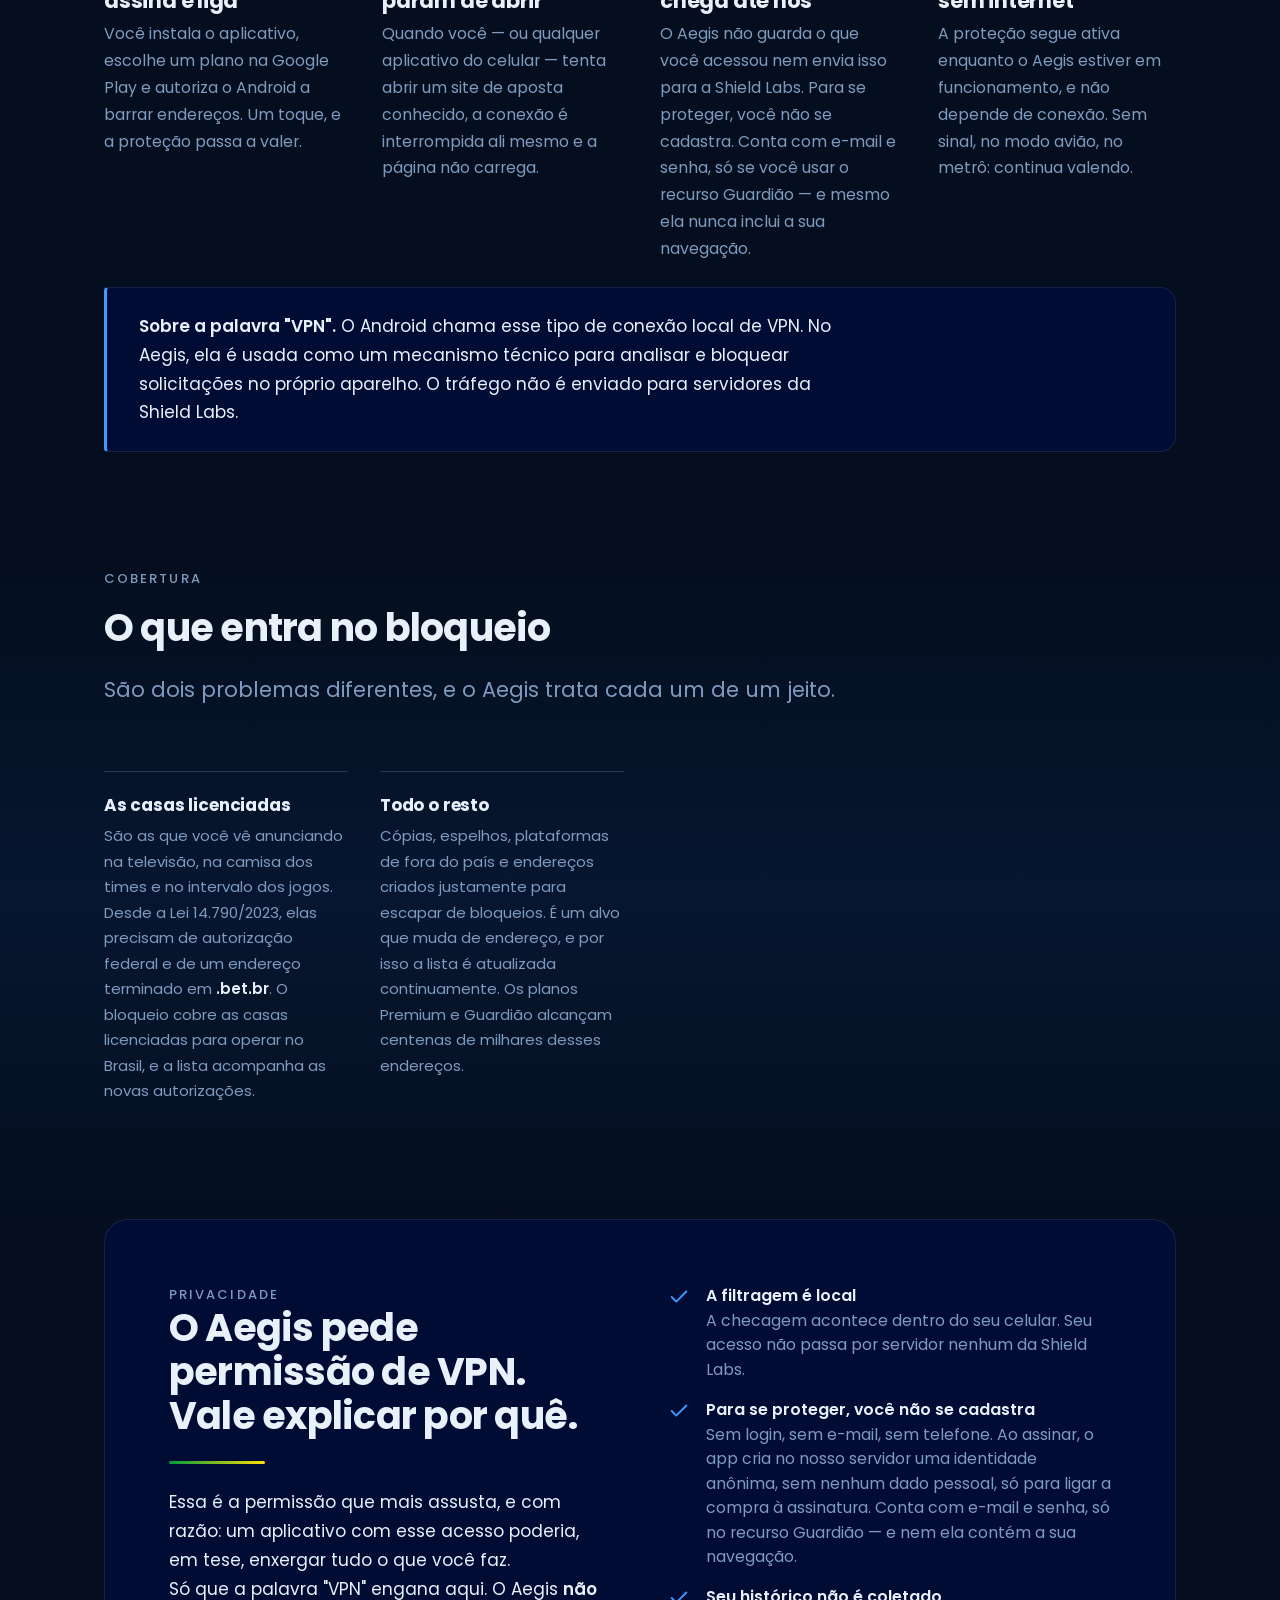
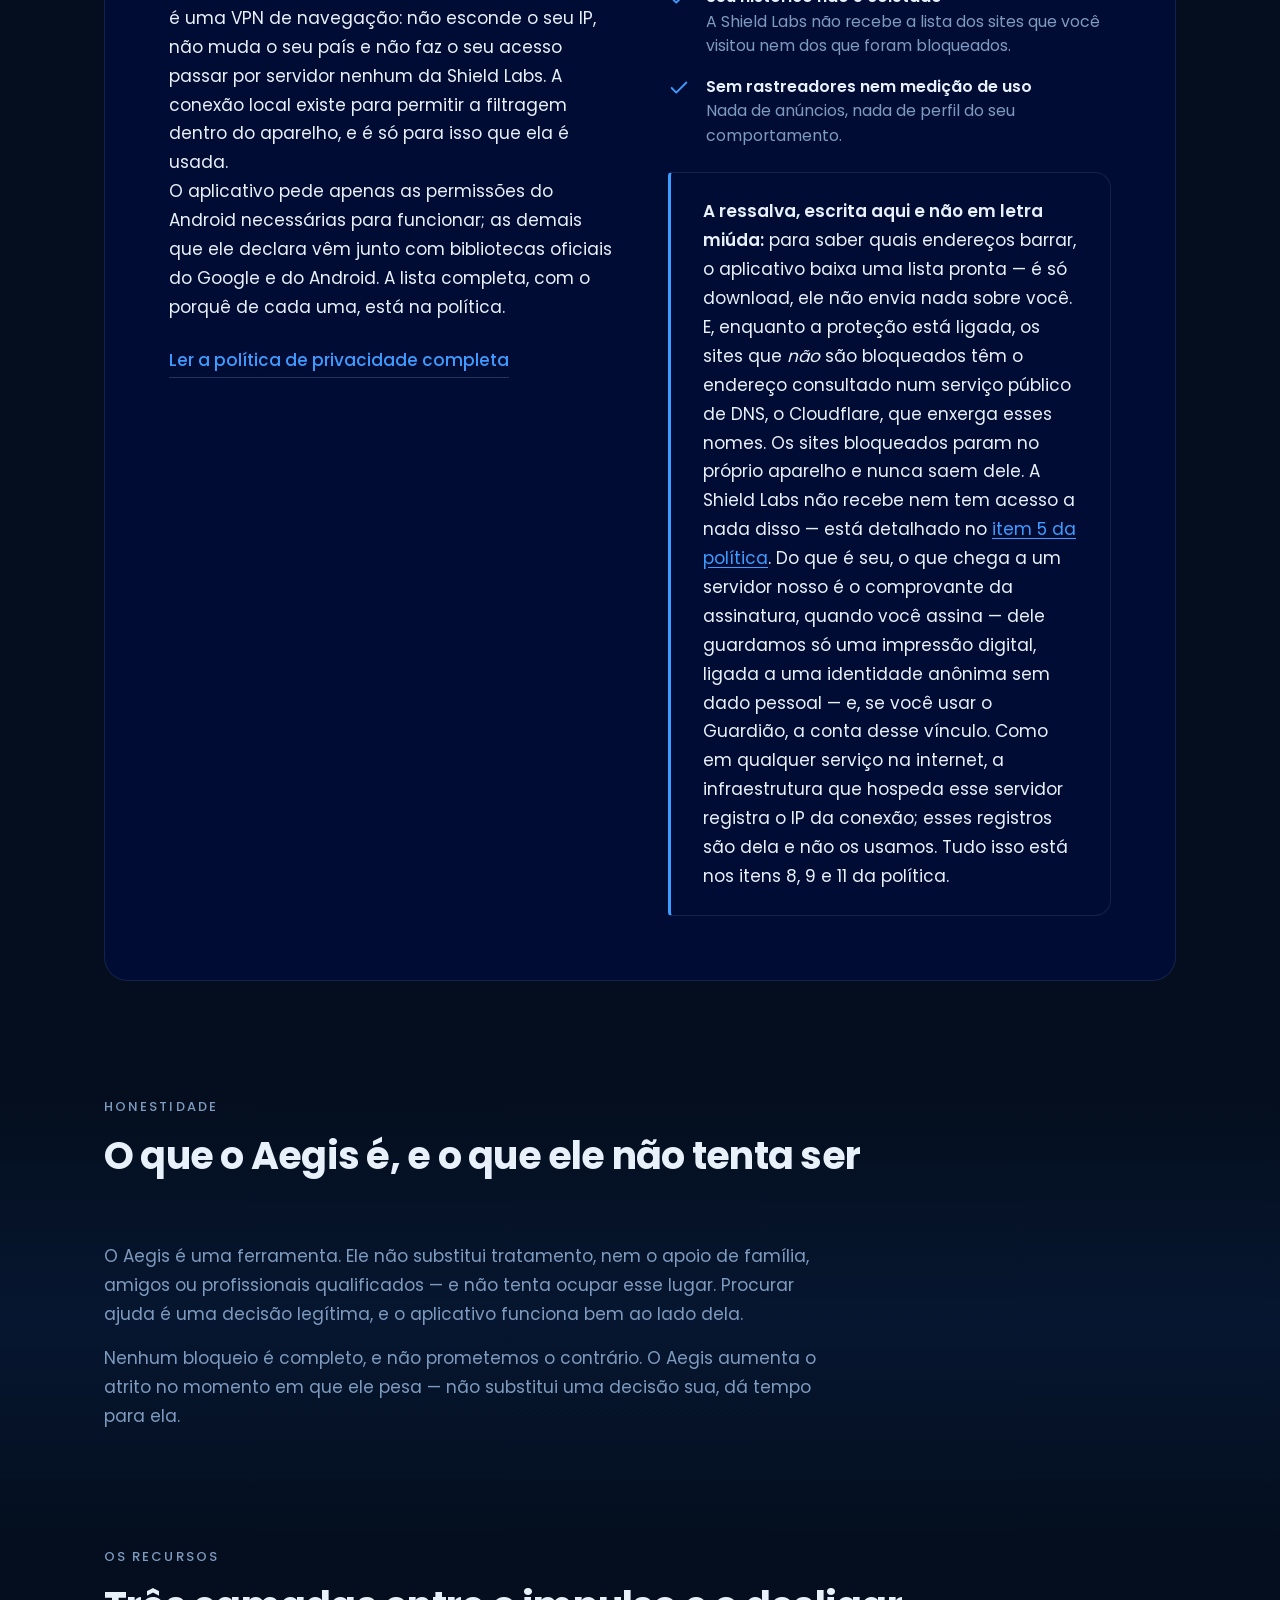
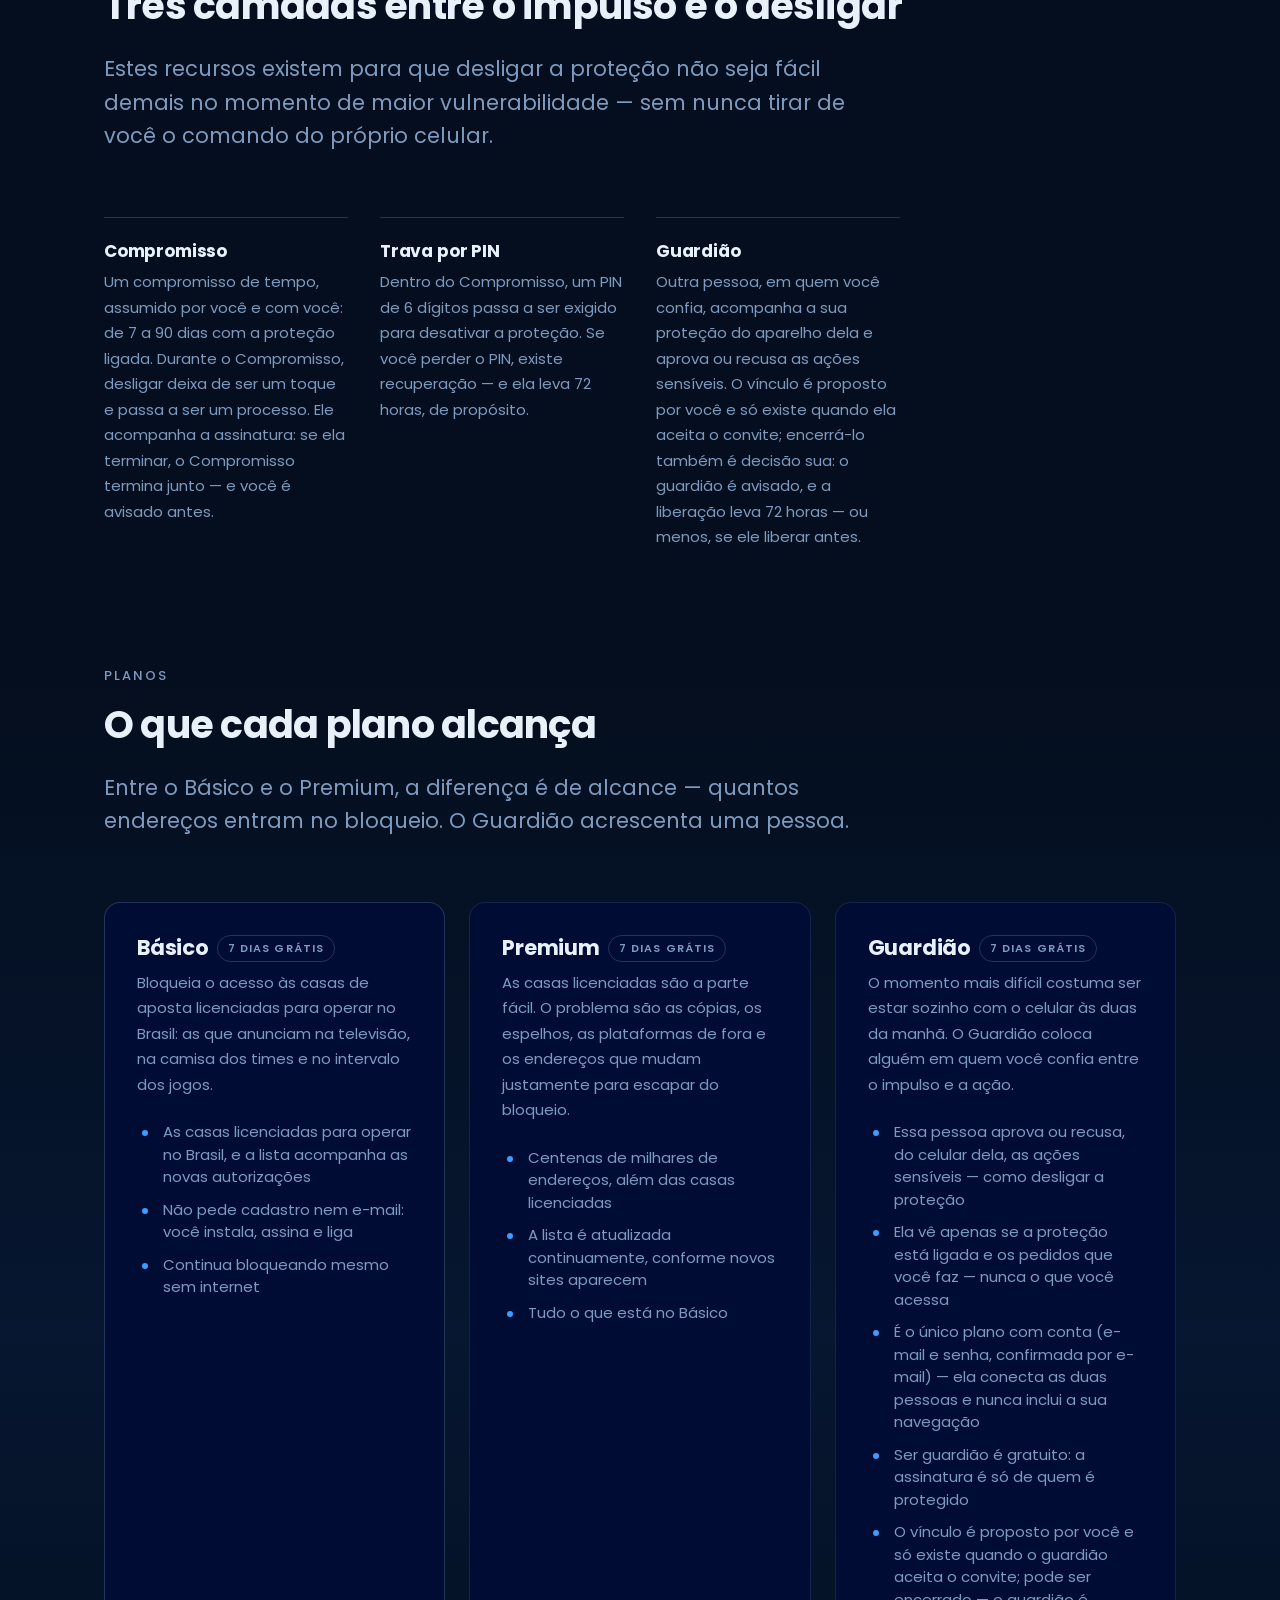
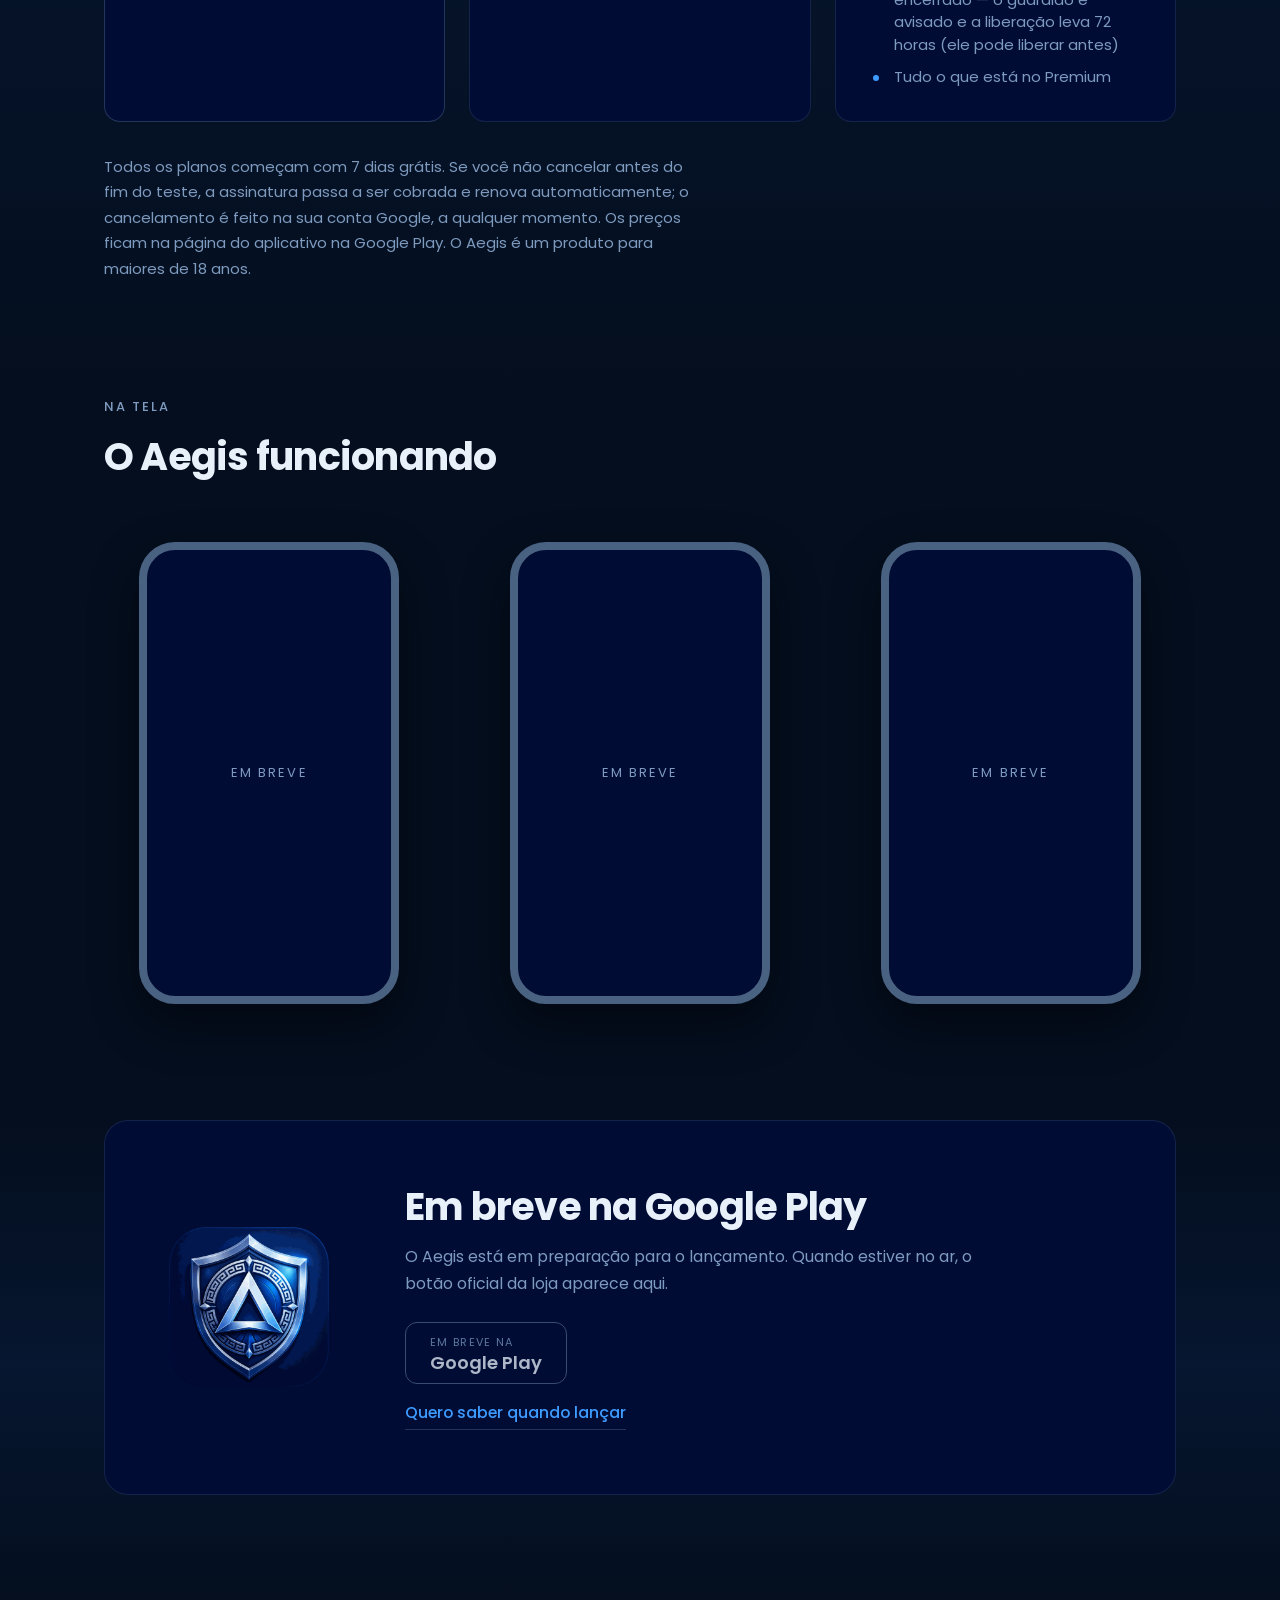
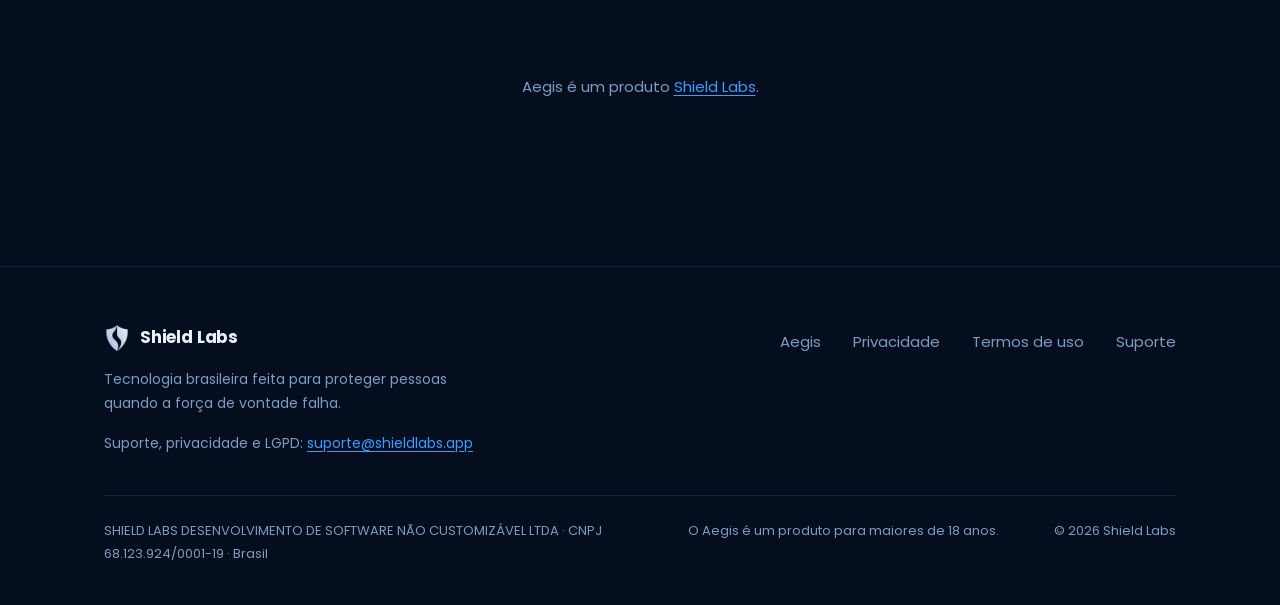
==== commit f7022e27: "Auditoria da retencao: nove bloqueadores de redacao corrigidos antes de publicar A passada adversari" ====
--- a/aegis/index.html
+++ b/aegis/index.html
@@ -219,7 +219,7 @@
                 </li>
               </ul>
               <div class="doc-callout mt-3">
-                <p><strong>A ressalva, escrita aqui e não em letra miúda:</strong> para saber quais endereços barrar, o aplicativo baixa uma lista pronta — é só download, ele não envia nada sobre você. E, enquanto a proteção está ligada, os sites que <em>não</em> são bloqueados têm o endereço consultado num serviço público de DNS, o Cloudflare, que enxerga esses nomes. Os sites bloqueados param no próprio aparelho e nunca saem dele. A Shield Labs não recebe nem tem acesso a nada disso — está detalhado no <a href="../privacidade/#conexoes-de-rede">item 5 da política</a>. Do que é seu, o que chega a um servidor nosso é o comprovante da assinatura, quando você assina — dele guardamos só uma impressão digital, ligada a uma identidade anônima sem dado pessoal — e, se você usar o Guardião, a conta desse vínculo, descrita nos itens 8, 9 e 11 da política.</p>
+                <p><strong>A ressalva, escrita aqui e não em letra miúda:</strong> para saber quais endereços barrar, o aplicativo baixa uma lista pronta — é só download, ele não envia nada sobre você. E, enquanto a proteção está ligada, os sites que <em>não</em> são bloqueados têm o endereço consultado num serviço público de DNS, o Cloudflare, que enxerga esses nomes. Os sites bloqueados param no próprio aparelho e nunca saem dele. A Shield Labs não recebe nem tem acesso a nada disso — está detalhado no <a href="../privacidade/#conexoes-de-rede">item 5 da política</a>. Do que é seu, o que chega a um servidor nosso é o comprovante da assinatura, quando você assina — dele guardamos só uma impressão digital, ligada a uma identidade anônima sem dado pessoal — e, se você usar o Guardião, a conta desse vínculo. Como em qualquer serviço na internet, a infraestrutura que hospeda esse servidor registra o IP da conexão; esses registros são dela e não os usamos. Tudo isso está nos itens 8, 9 e 11 da política.</p>
               </div>
             </div>
           </div>
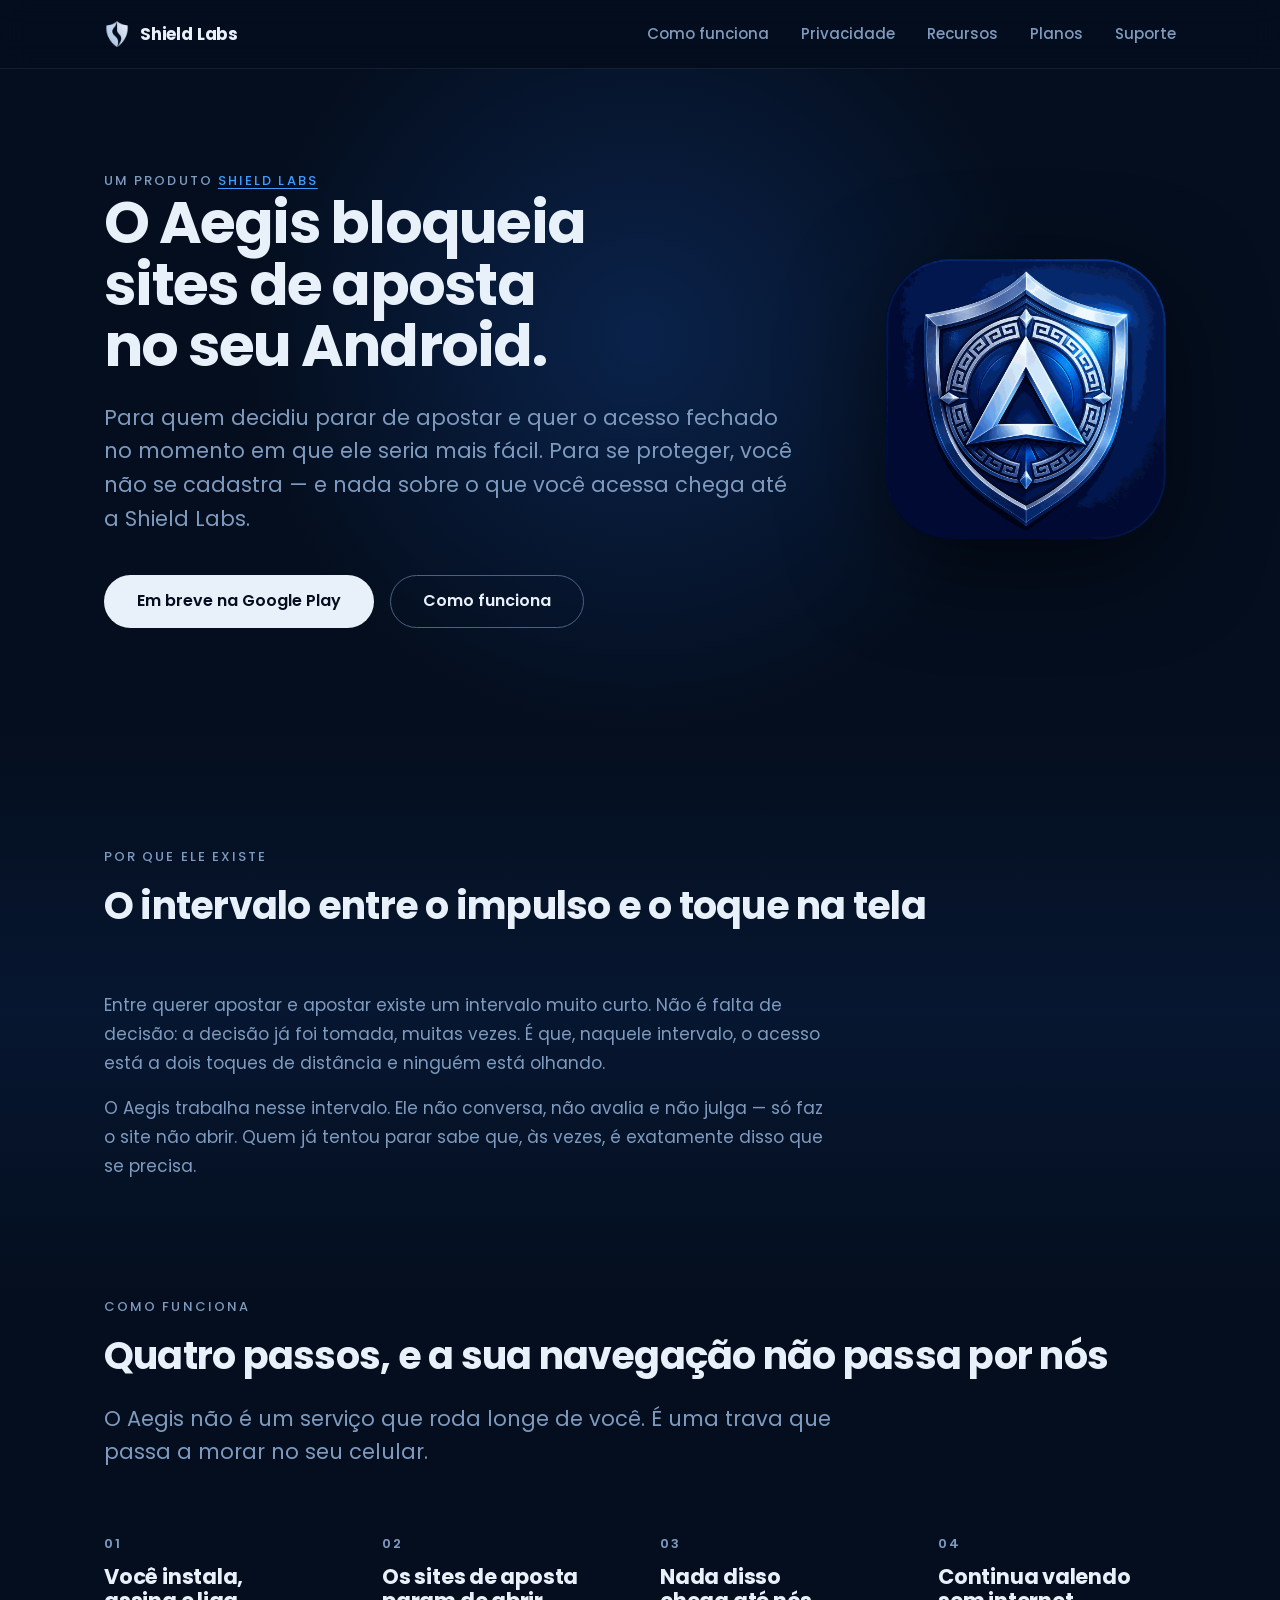
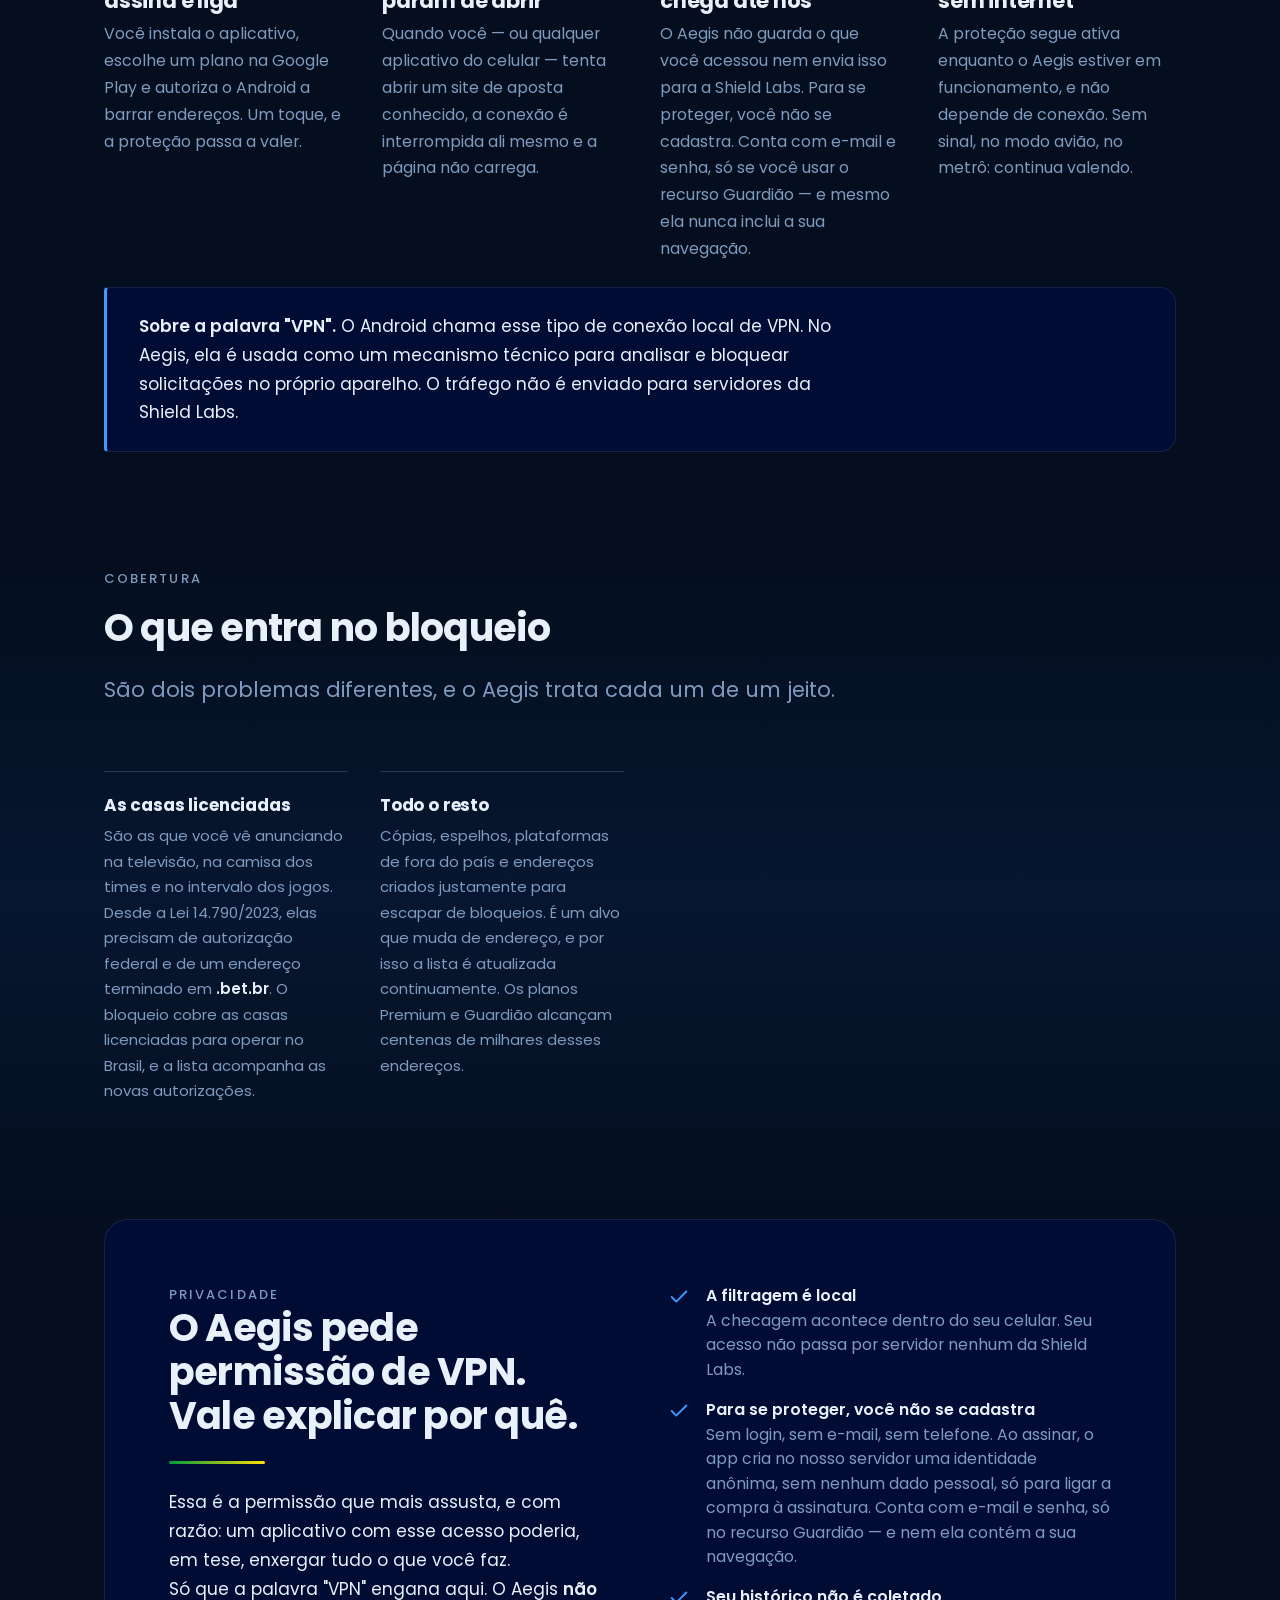
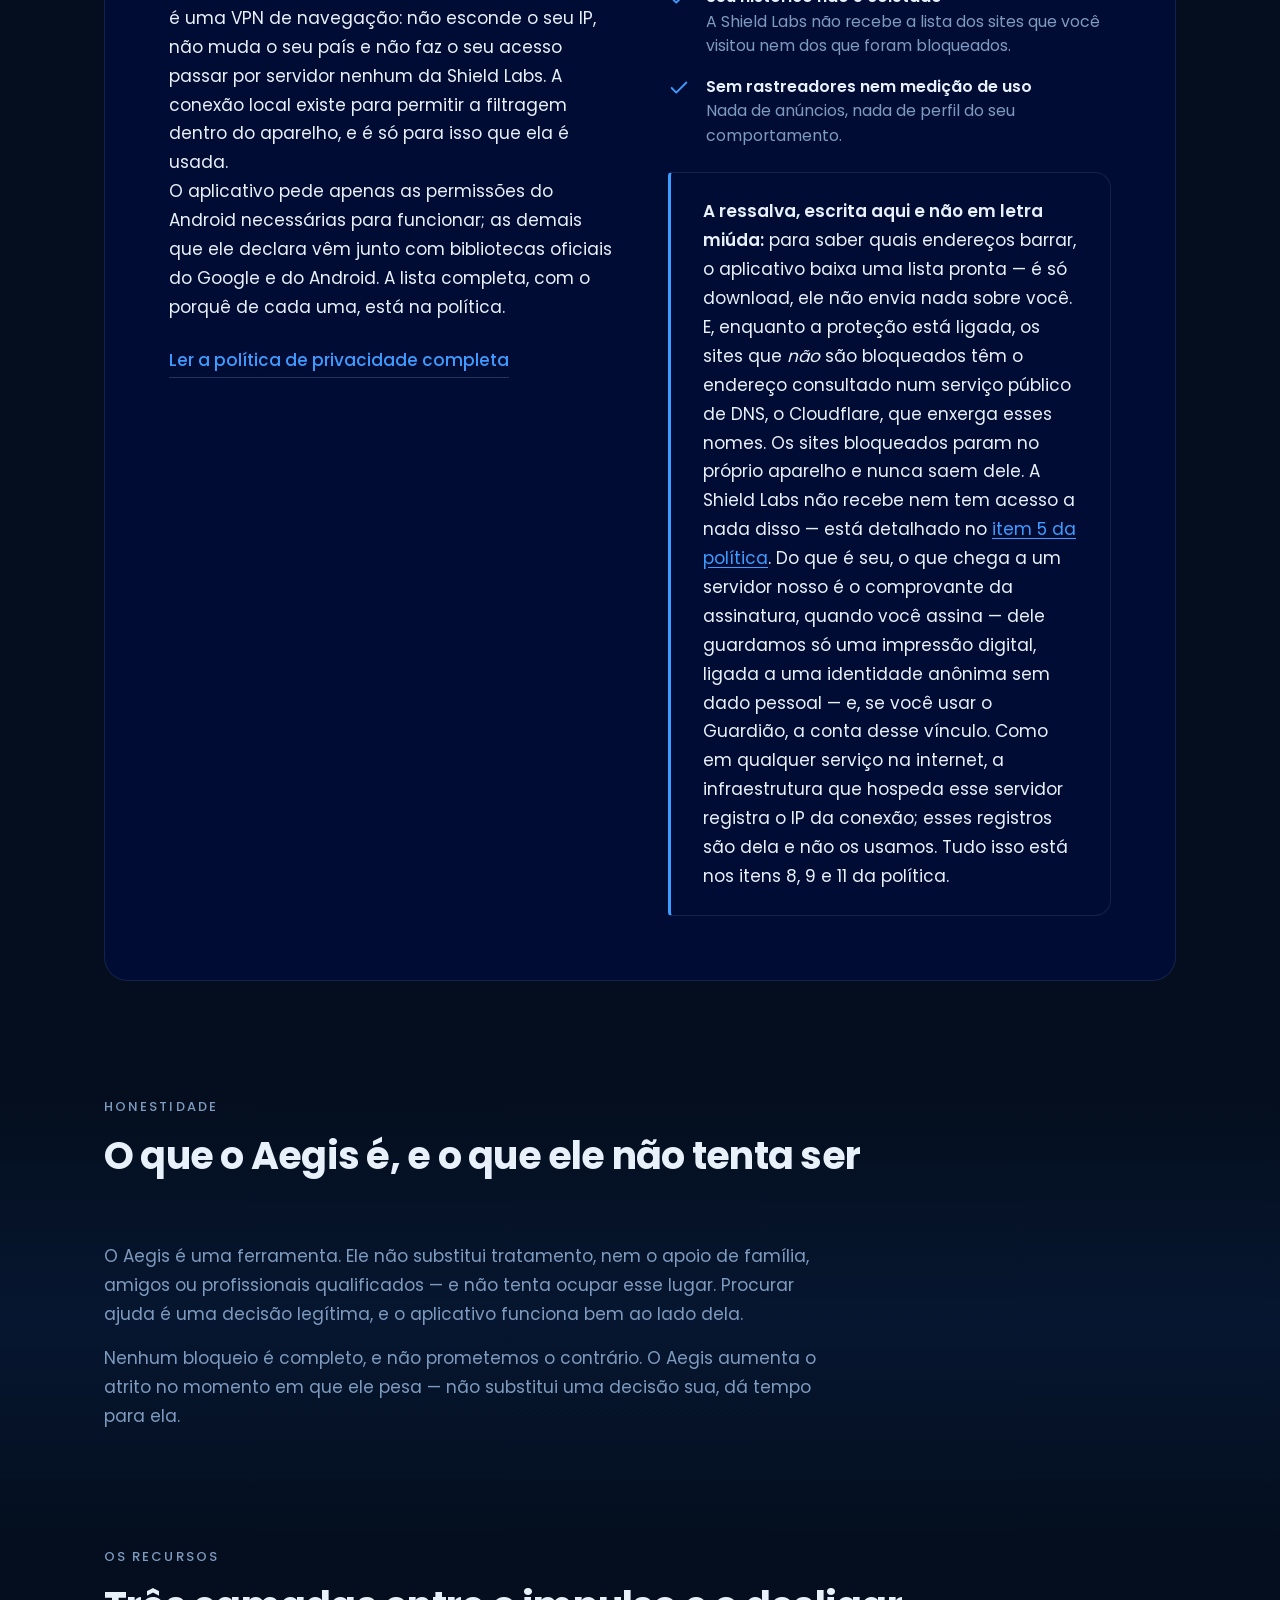
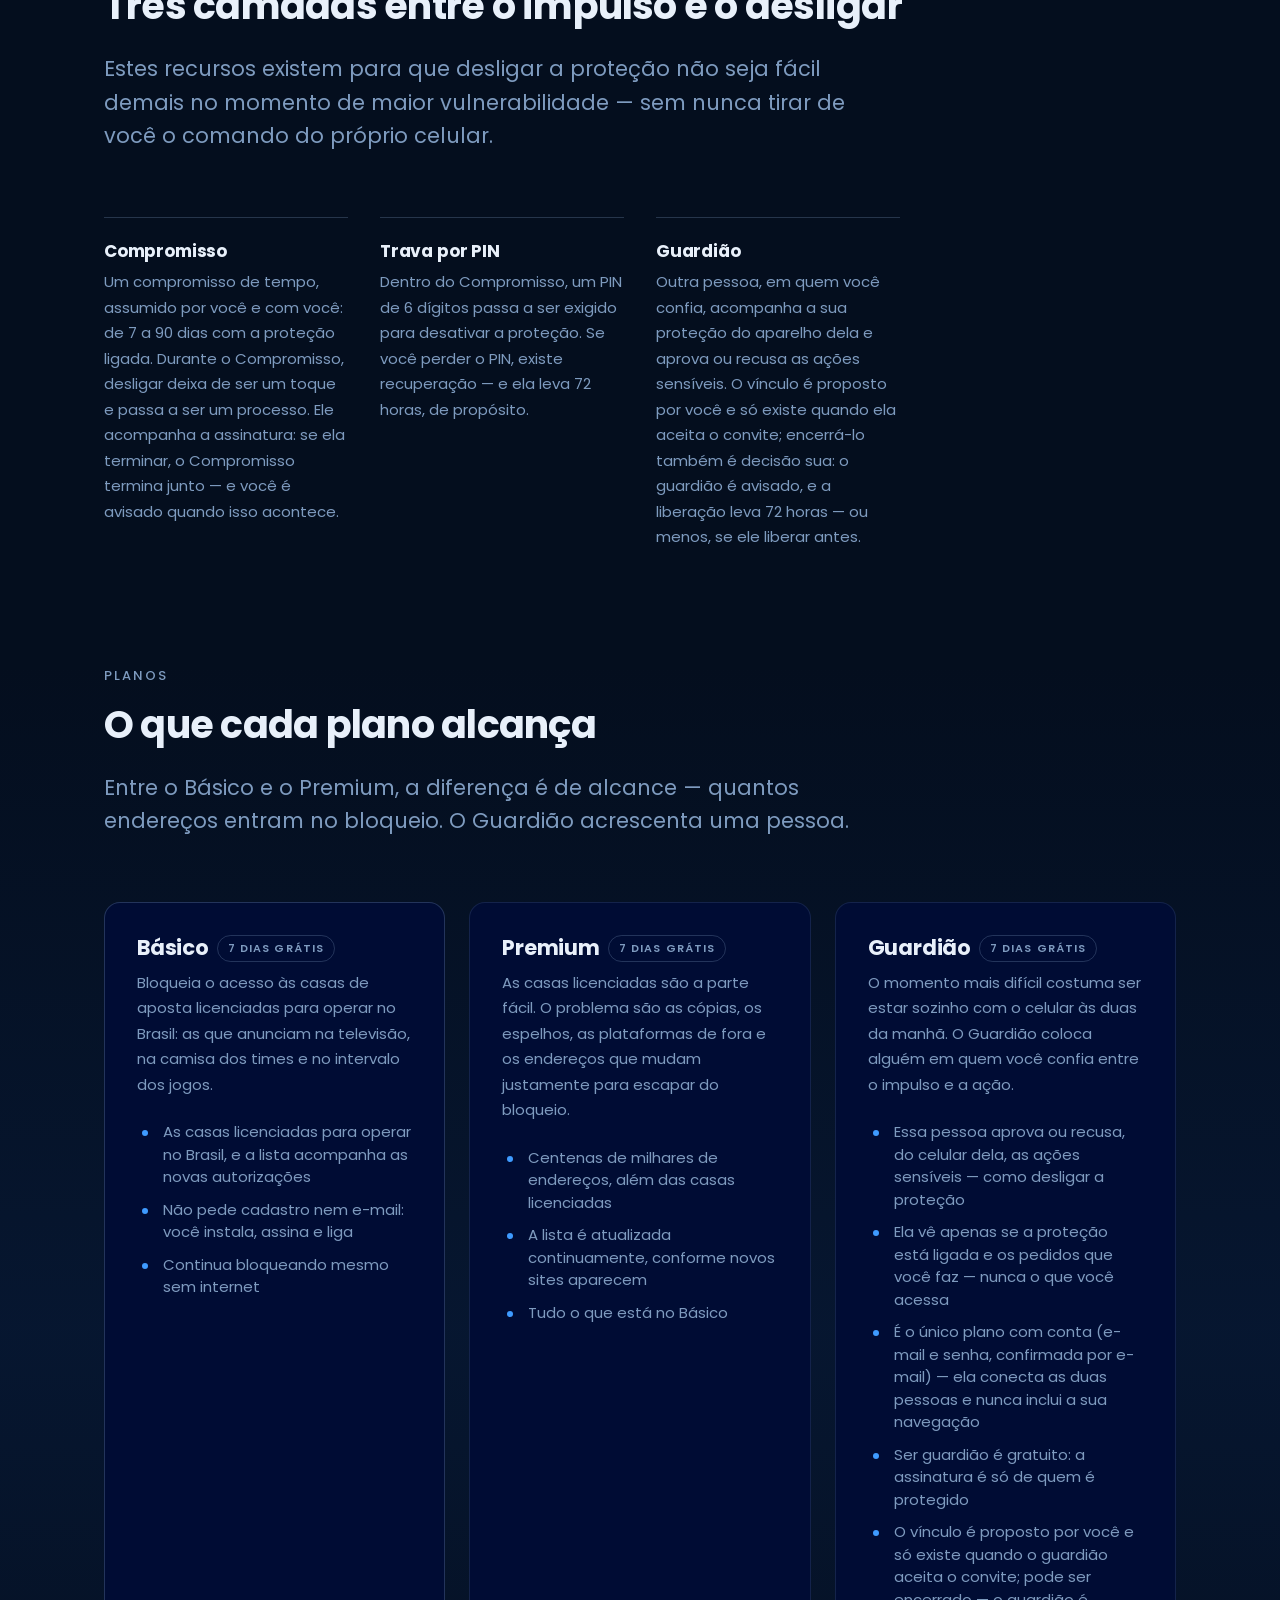
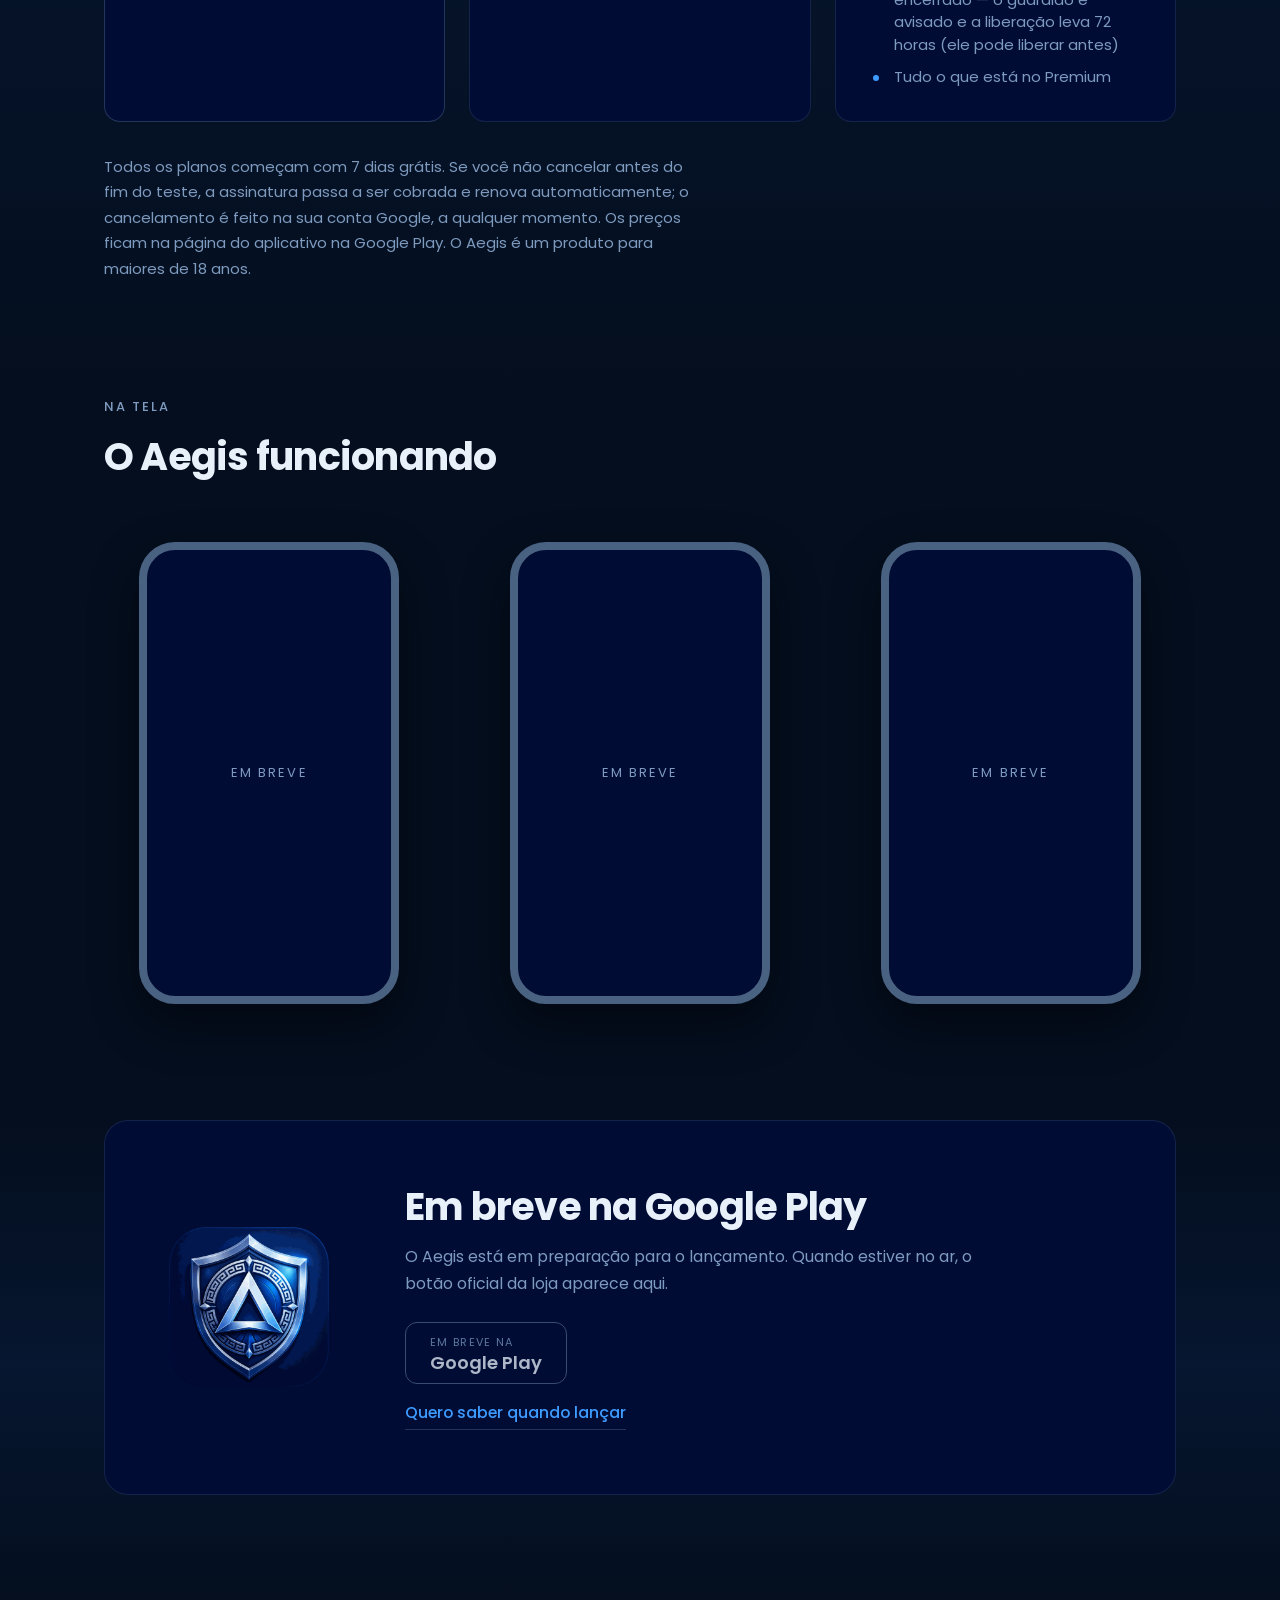
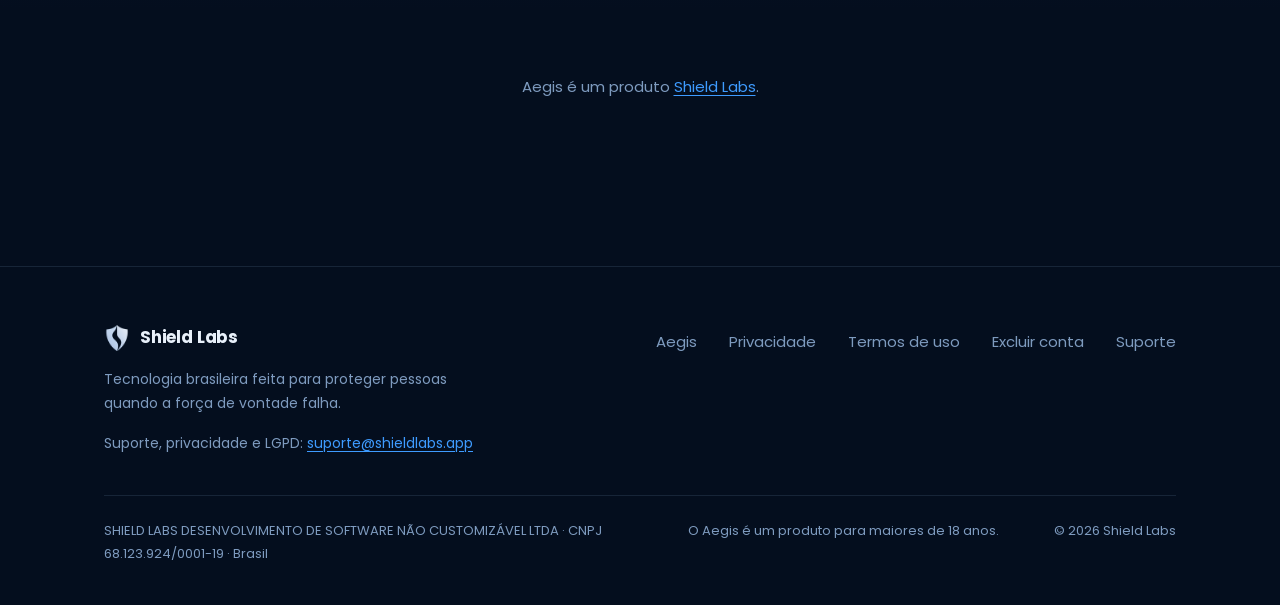
==== commit 7b234aa2: "Avisos no presente, aviso de fim de assinatura corrigido, e pagina de exclusao de conta 1. O atraso " ====
--- a/aegis/index.html
+++ b/aegis/index.html
@@ -252,7 +252,7 @@
         <ul class="limits">
           <li data-reveal>
             <h3>Compromisso</h3>
-            <p>Um compromisso de tempo, assumido por você e com você: de 7 a 90 dias com a proteção ligada. Durante o Compromisso, desligar deixa de ser um toque e passa a ser um processo. Ele acompanha a assinatura: se ela terminar, o Compromisso termina junto — e você é avisado antes.</p>
+            <p>Um compromisso de tempo, assumido por você e com você: de 7 a 90 dias com a proteção ligada. Durante o Compromisso, desligar deixa de ser um toque e passa a ser um processo. Ele acompanha a assinatura: se ela terminar, o Compromisso termina junto — e você é avisado quando isso acontece.</p>
           </li>
           <li data-reveal>
             <h3>Trava por PIN</h3>
@@ -378,6 +378,7 @@
           <li><a href="./">Aegis</a></li>
           <li><a href="../privacidade/">Privacidade</a></li>
           <li><a href="../termos/">Termos de uso</a></li>
+          <li><a href="../excluir-conta/">Excluir conta</a></li>
           <li><a href="../suporte/">Suporte</a></li>
         </ul>
       </div>
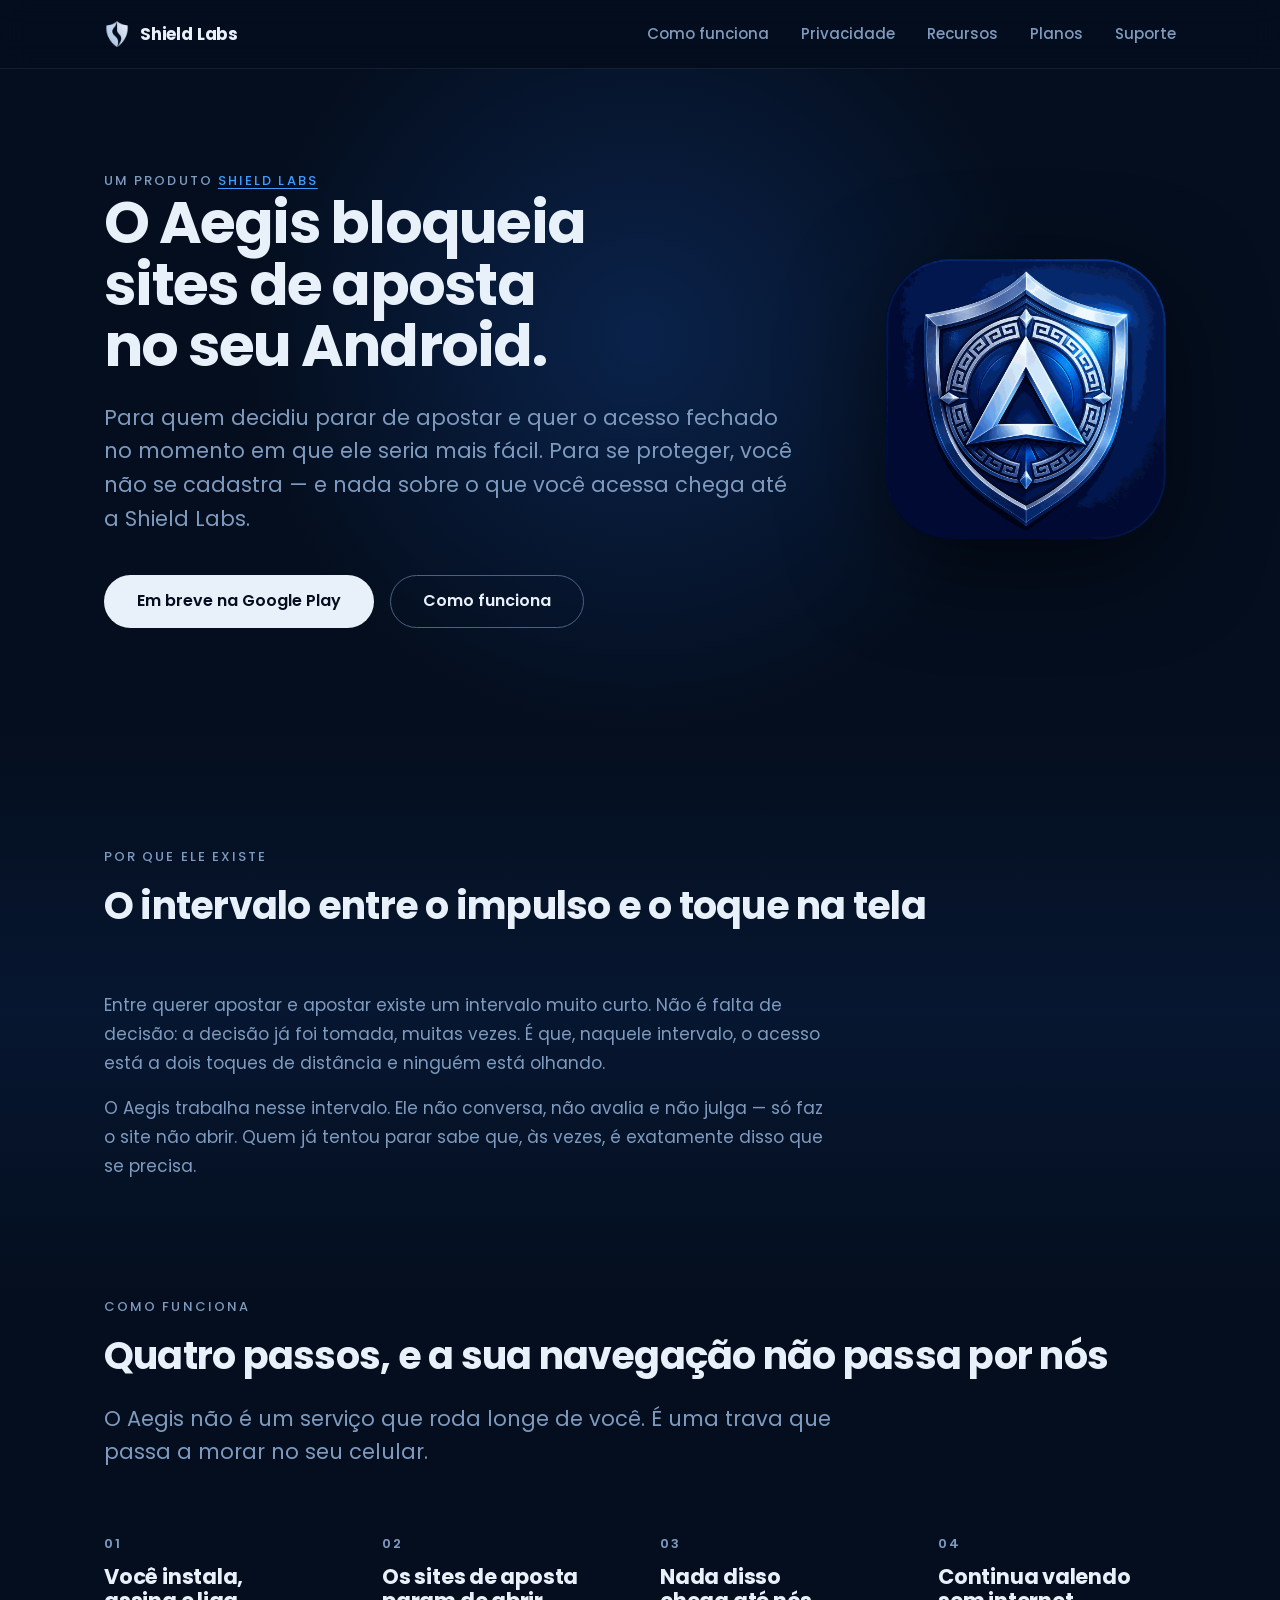
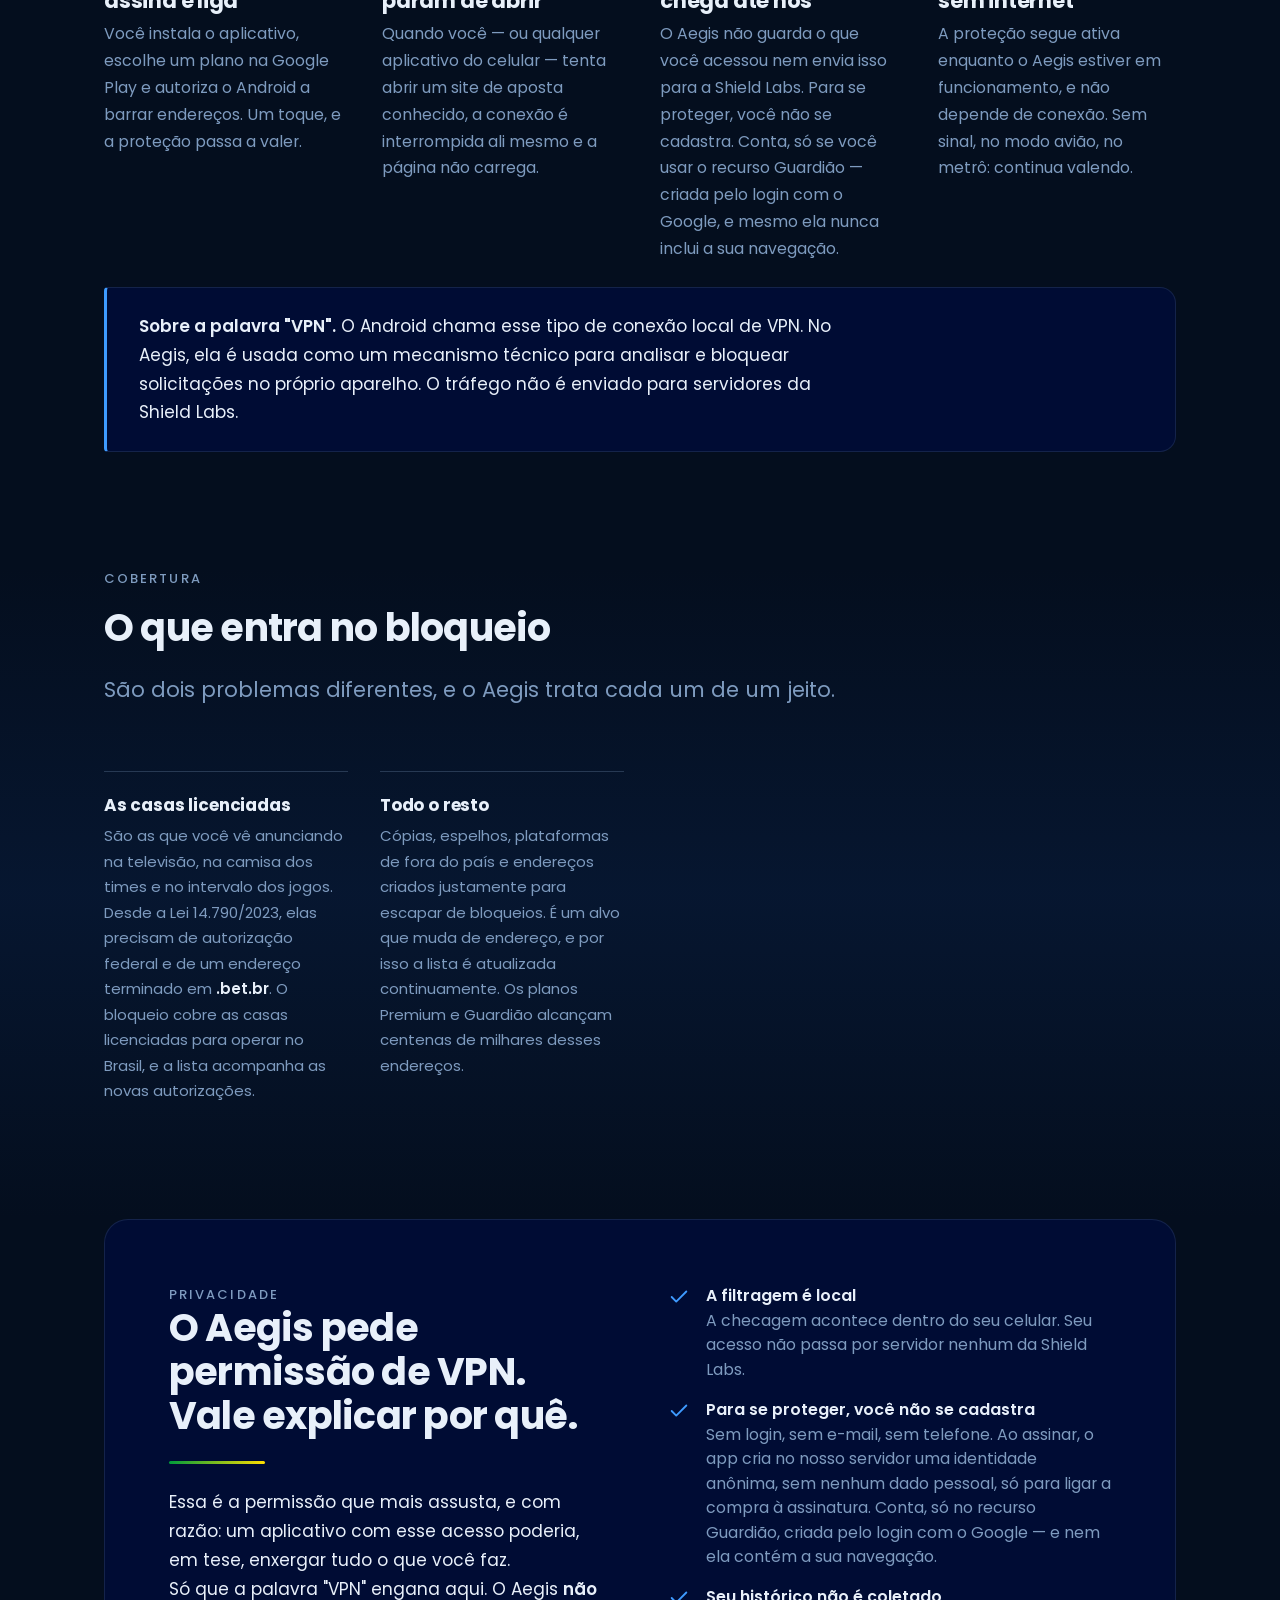
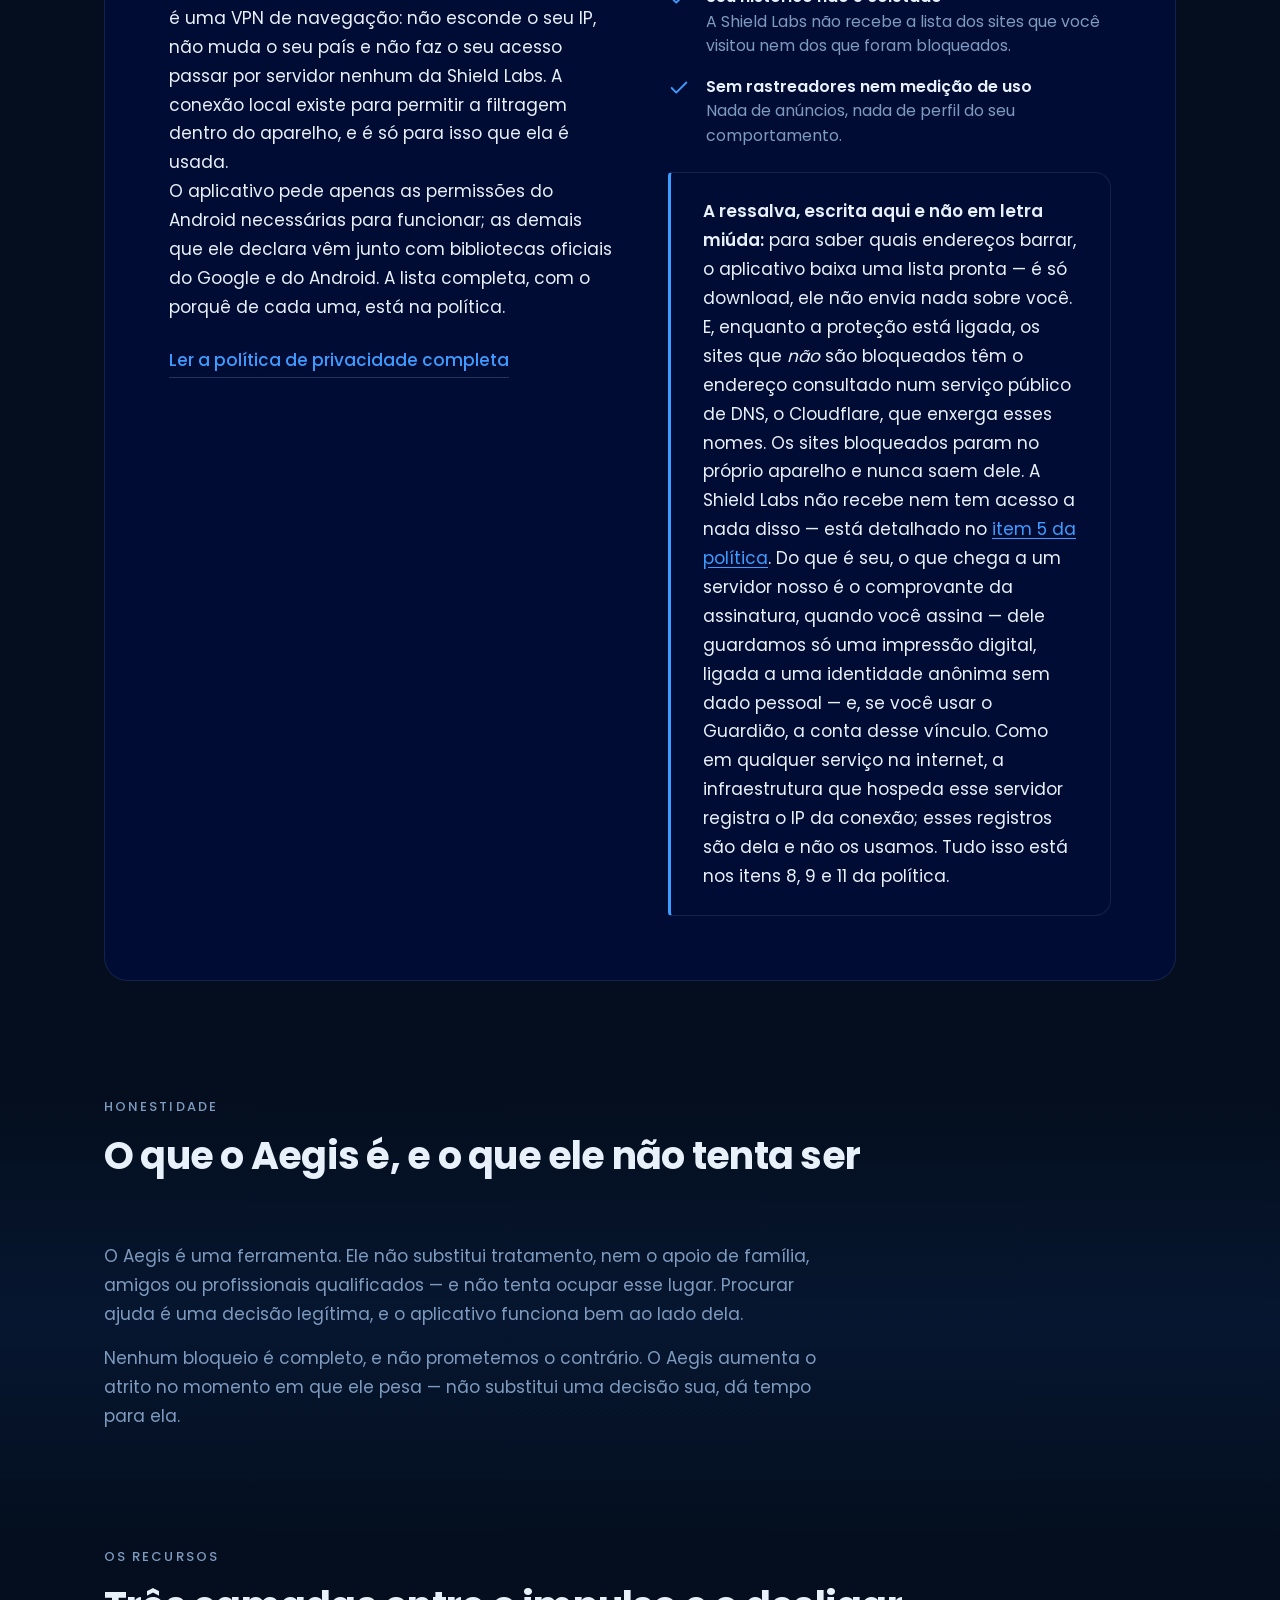
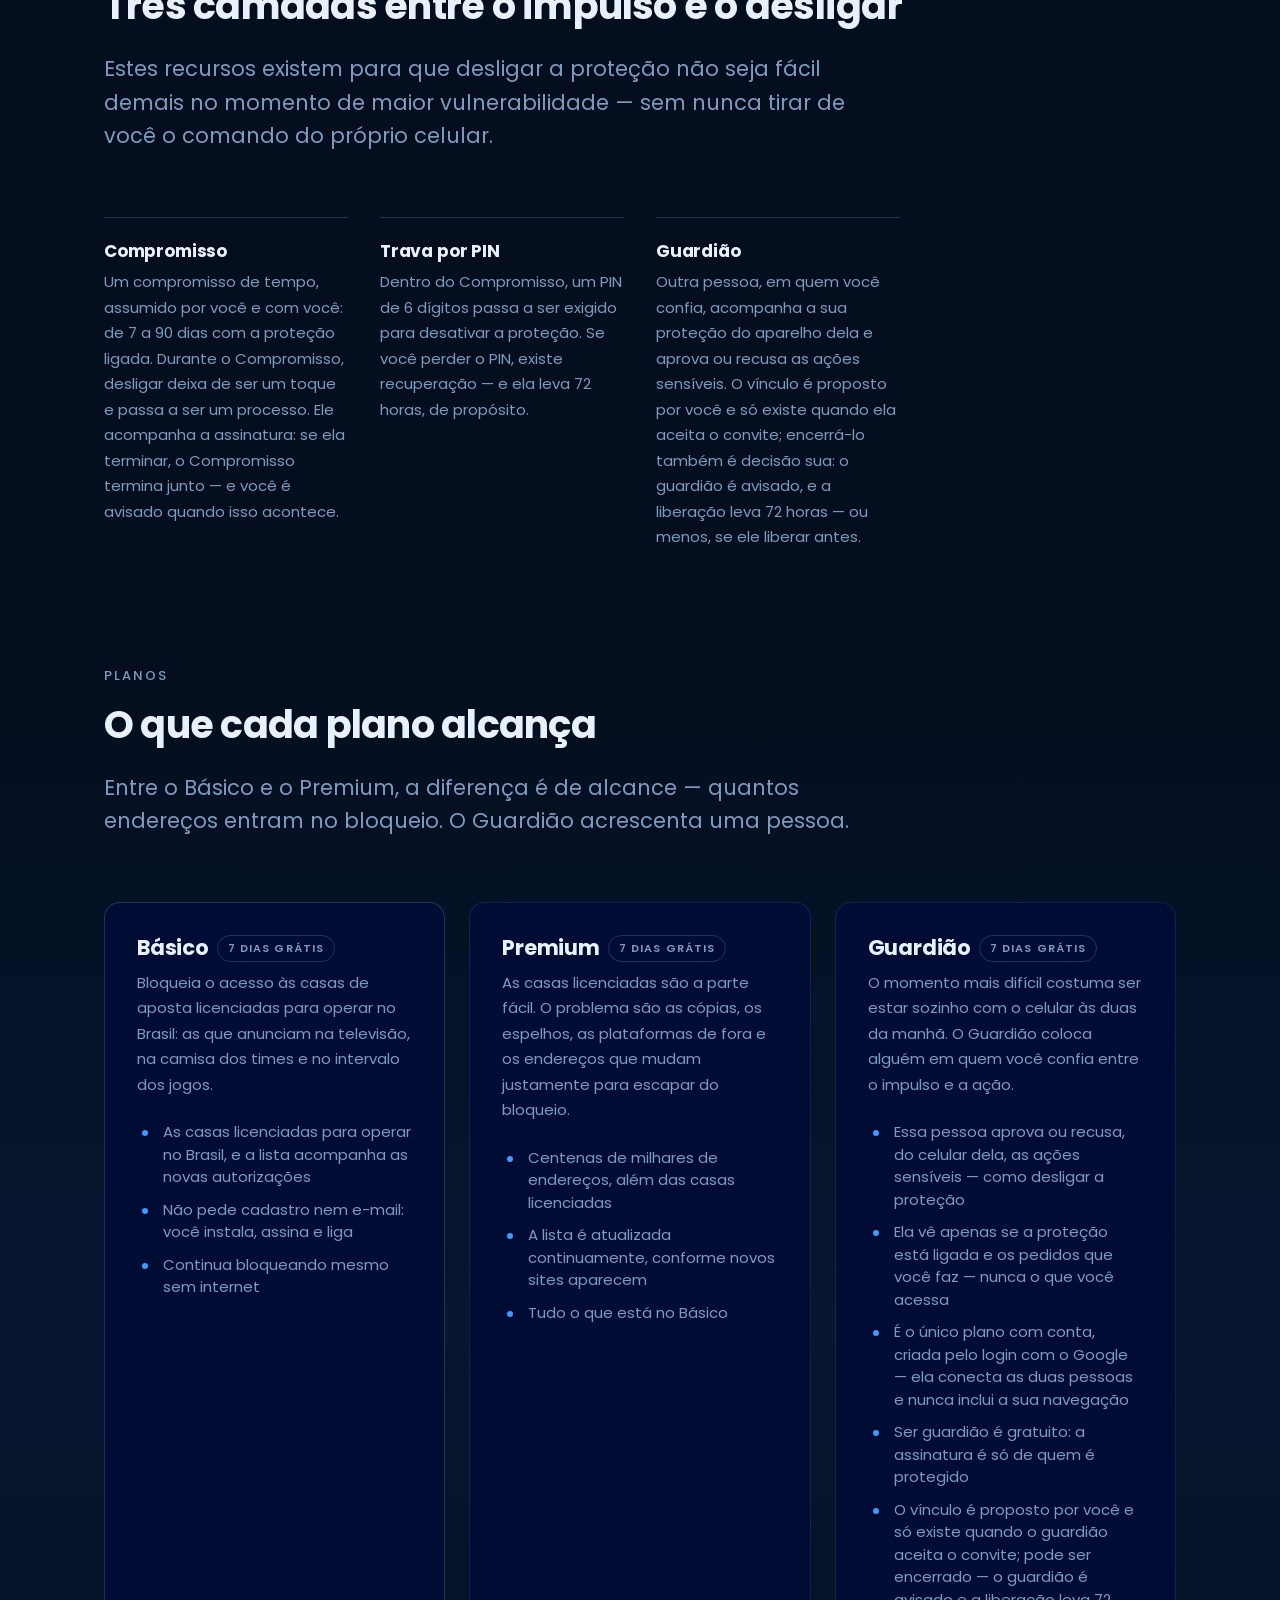
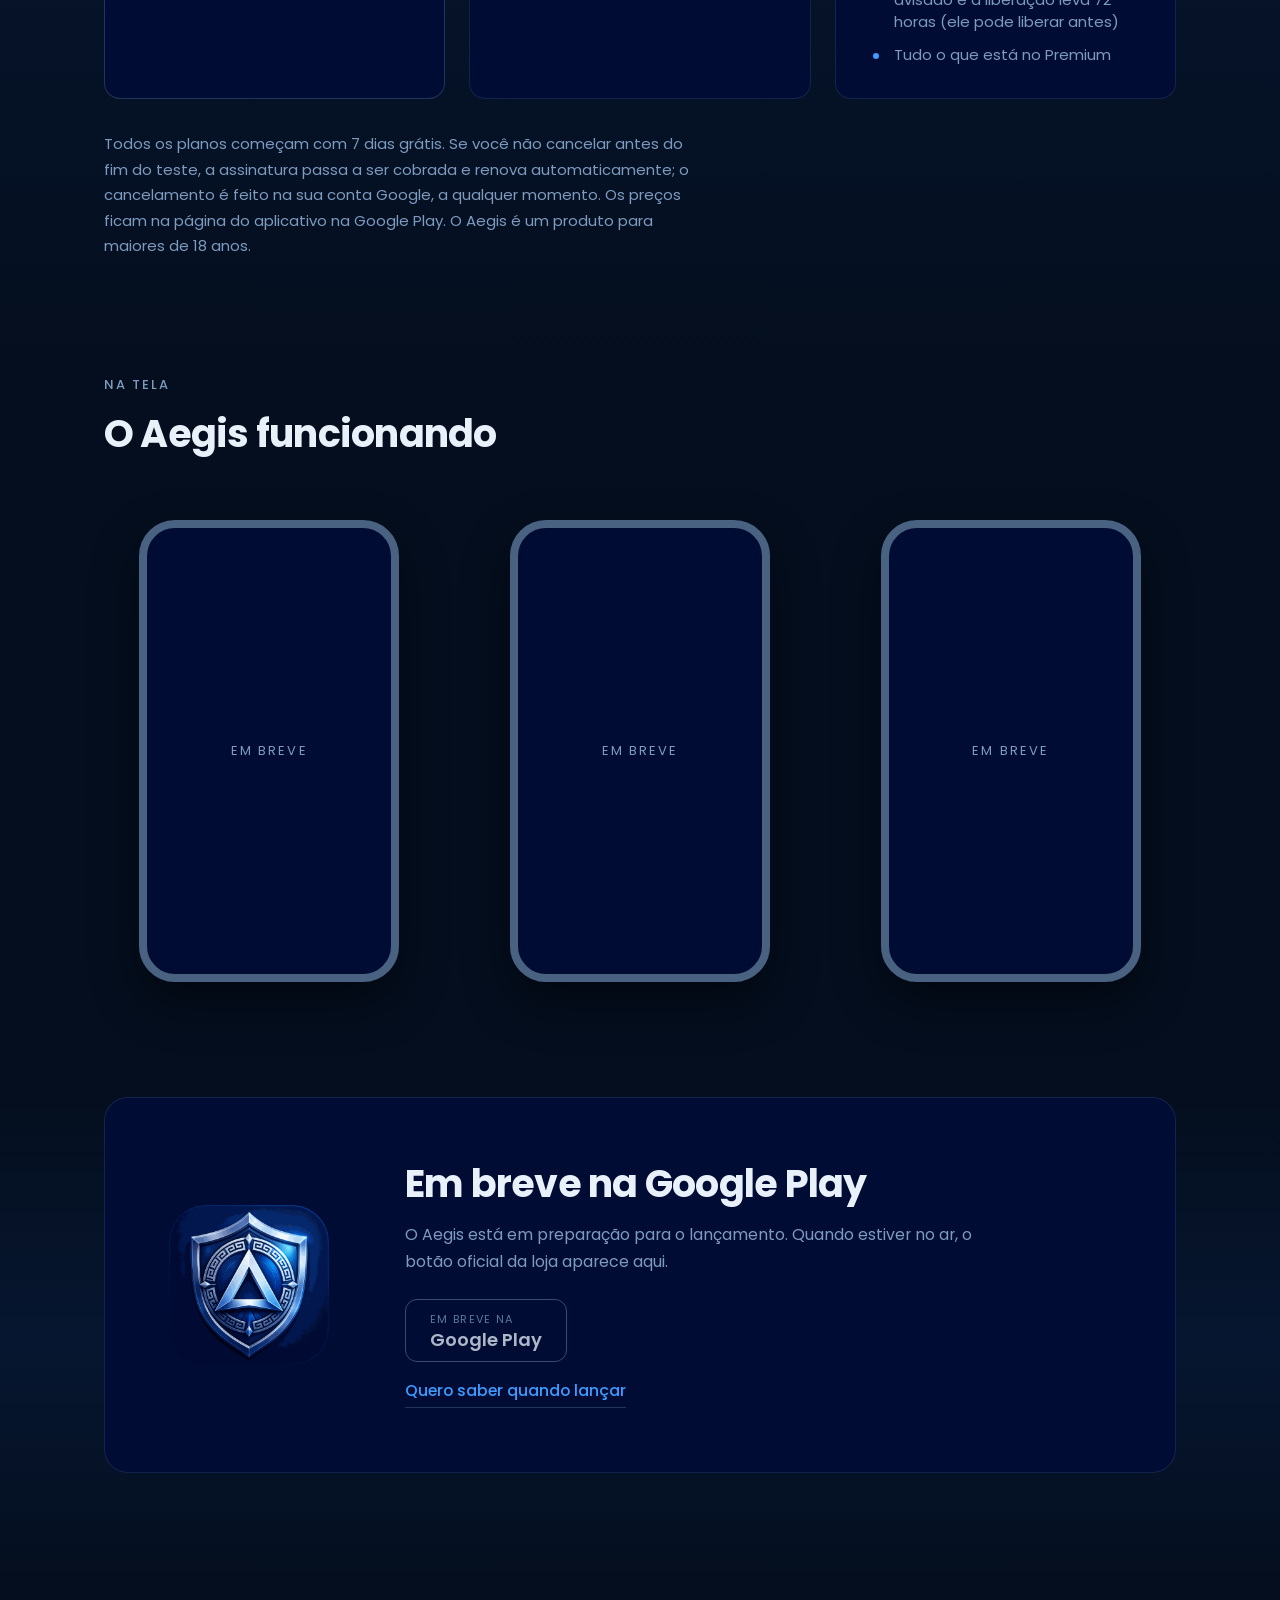
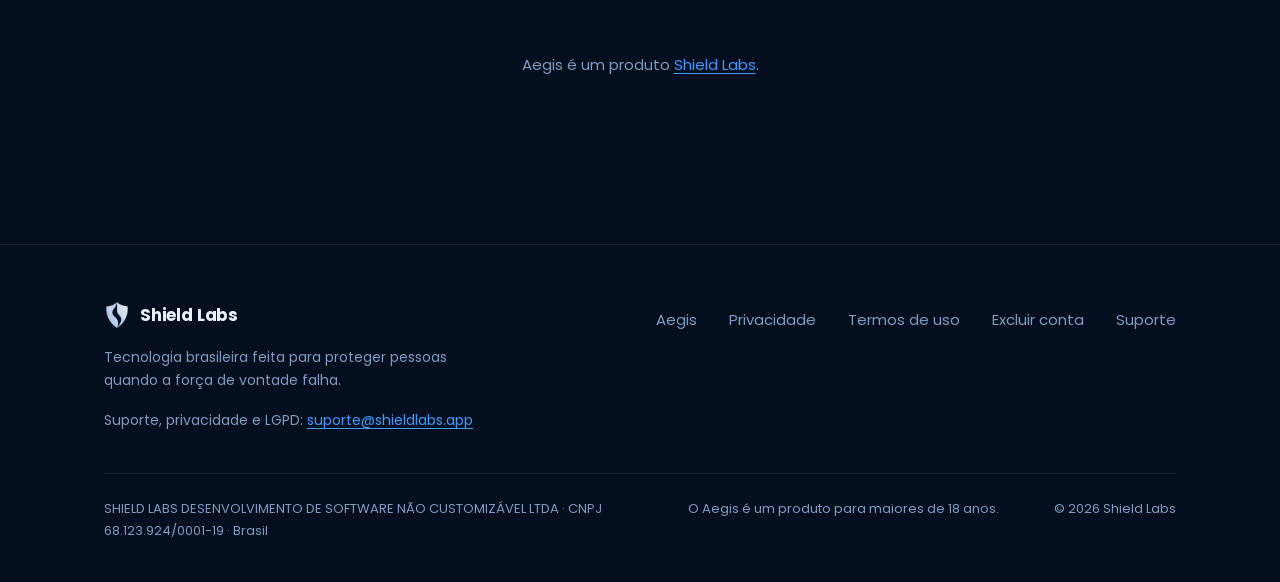
==== commit 1c00ba95: "Login com Google: e-mail e senha sai de todo o site, e o que a conta guarda entra Medido em aparelho" ====
--- a/aegis/index.html
+++ b/aegis/index.html
@@ -150,7 +150,7 @@
           </li>
           <li class="step" data-reveal>
             <h3>Nada disso chega até nós</h3>
-            <p>O Aegis não guarda o que você acessou nem envia isso para a Shield Labs. Para se proteger, você não se cadastra. Conta com e-mail e senha, só se você usar o recurso Guardião — e mesmo ela nunca inclui a sua navegação.</p>
+            <p>O Aegis não guarda o que você acessou nem envia isso para a Shield Labs. Para se proteger, você não se cadastra. Conta, só se você usar o recurso Guardião — criada pelo login com o Google, e mesmo ela nunca inclui a sua navegação.</p>
           </li>
           <li class="step" data-reveal>
             <h3>Continua valendo sem internet</h3>
@@ -207,7 +207,7 @@
                 </li>
                 <li>
                   <svg viewBox="0 0 24 24" fill="none" stroke="currentColor" stroke-width="2" stroke-linecap="round" stroke-linejoin="round" aria-hidden="true" focusable="false"><path d="M20 6 9 17l-5-5"/></svg>
-                  <span><strong>Para se proteger, você não se cadastra</strong>Sem login, sem e-mail, sem telefone. Ao assinar, o app cria no nosso servidor uma identidade anônima, sem nenhum dado pessoal, só para ligar a compra à assinatura. Conta com e-mail e senha, só no recurso Guardião — e nem ela contém a sua navegação.</span>
+                  <span><strong>Para se proteger, você não se cadastra</strong>Sem login, sem e-mail, sem telefone. Ao assinar, o app cria no nosso servidor uma identidade anônima, sem nenhum dado pessoal, só para ligar a compra à assinatura. Conta, só no recurso Guardião, criada pelo login com o Google — e nem ela contém a sua navegação.</span>
                 </li>
                 <li>
                   <svg viewBox="0 0 24 24" fill="none" stroke="currentColor" stroke-width="2" stroke-linecap="round" stroke-linejoin="round" aria-hidden="true" focusable="false"><path d="M20 6 9 17l-5-5"/></svg>
@@ -308,7 +308,7 @@
             <ul>
               <li>Essa pessoa aprova ou recusa, do celular dela, as ações sensíveis — como desligar a proteção</li>
               <li>Ela vê apenas se a proteção está ligada e os pedidos que você faz — nunca o que você acessa</li>
-              <li>É o único plano com conta (e-mail e senha, confirmada por e-mail) — ela conecta as duas pessoas e nunca inclui a sua navegação</li>
+              <li>É o único plano com conta, criada pelo login com o Google — ela conecta as duas pessoas e nunca inclui a sua navegação</li>
               <li>Ser guardião é gratuito: a assinatura é só de quem é protegido</li>
               <li>O vínculo é proposto por você e só existe quando o guardião aceita o convite; pode ser encerrado — o guardião é avisado e a liberação leva 72 horas (ele pode liberar antes)</li>
               <li>Tudo o que está no Premium</li>
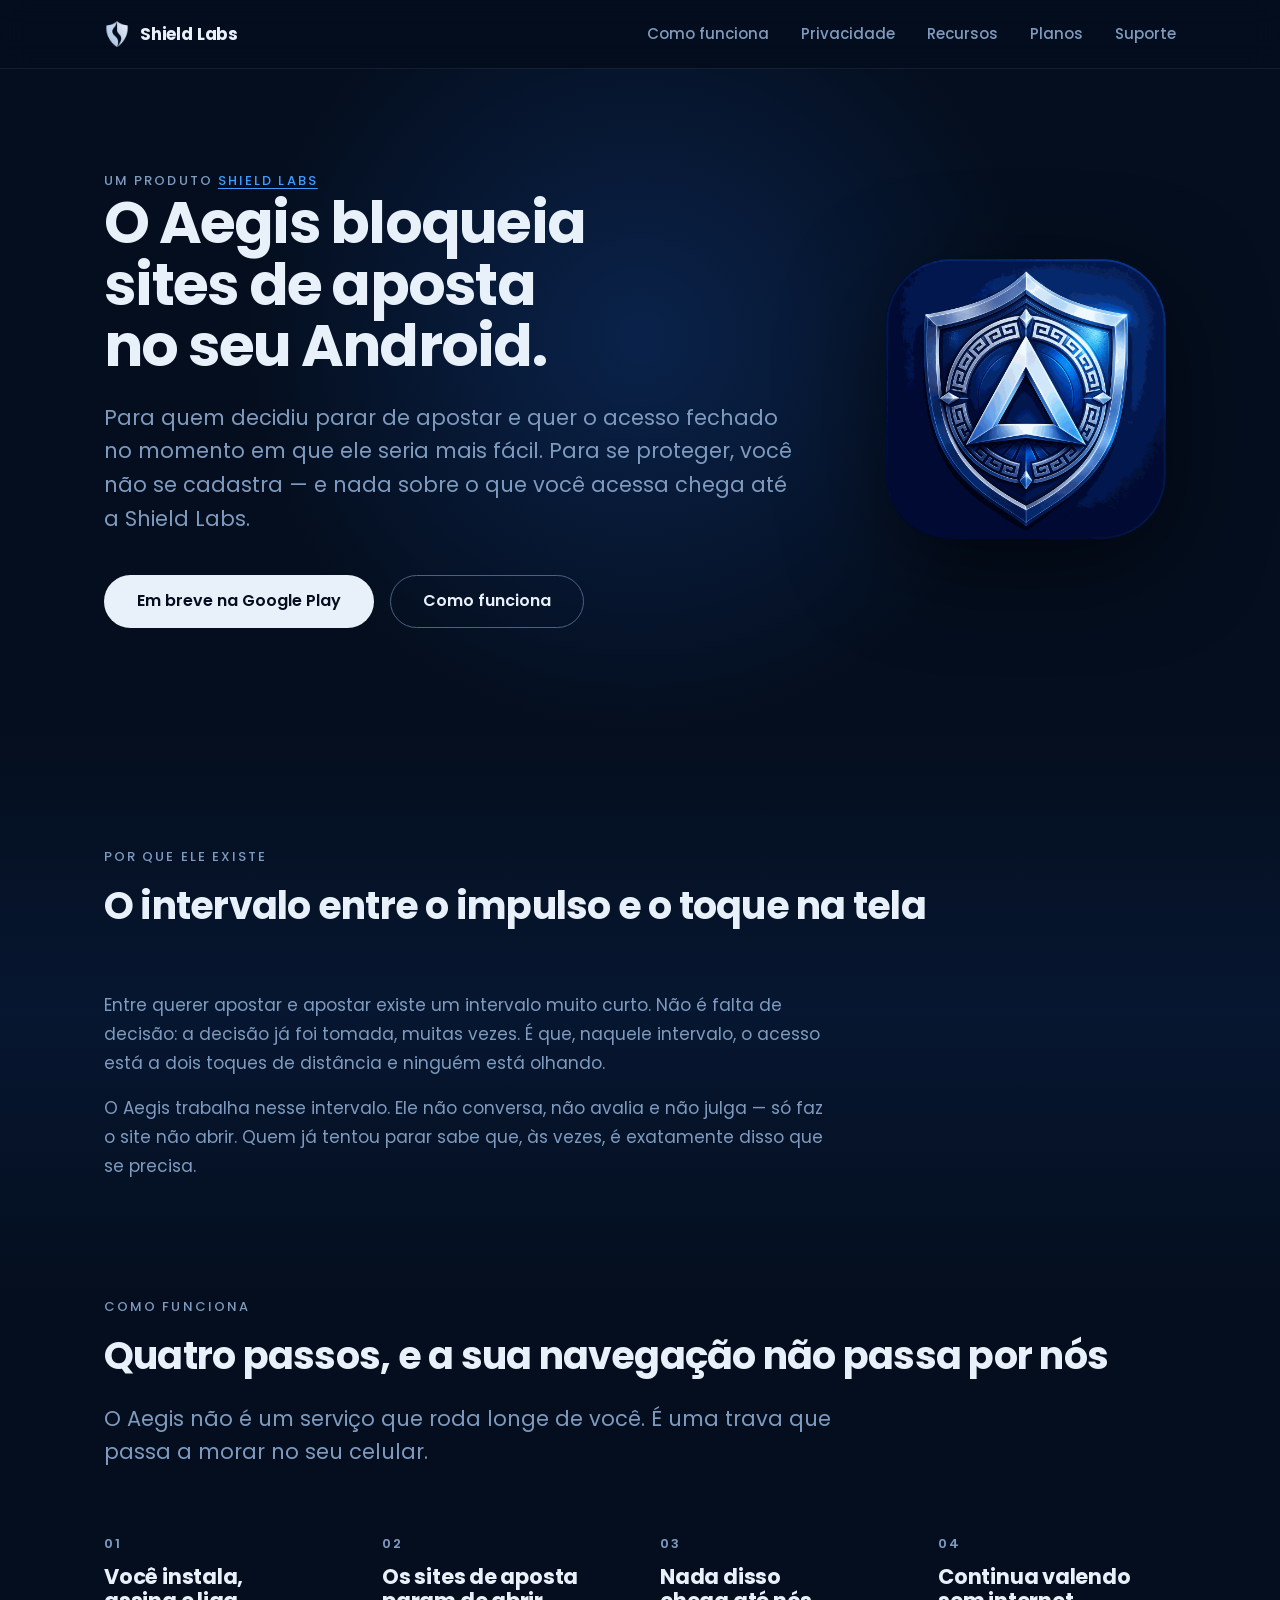
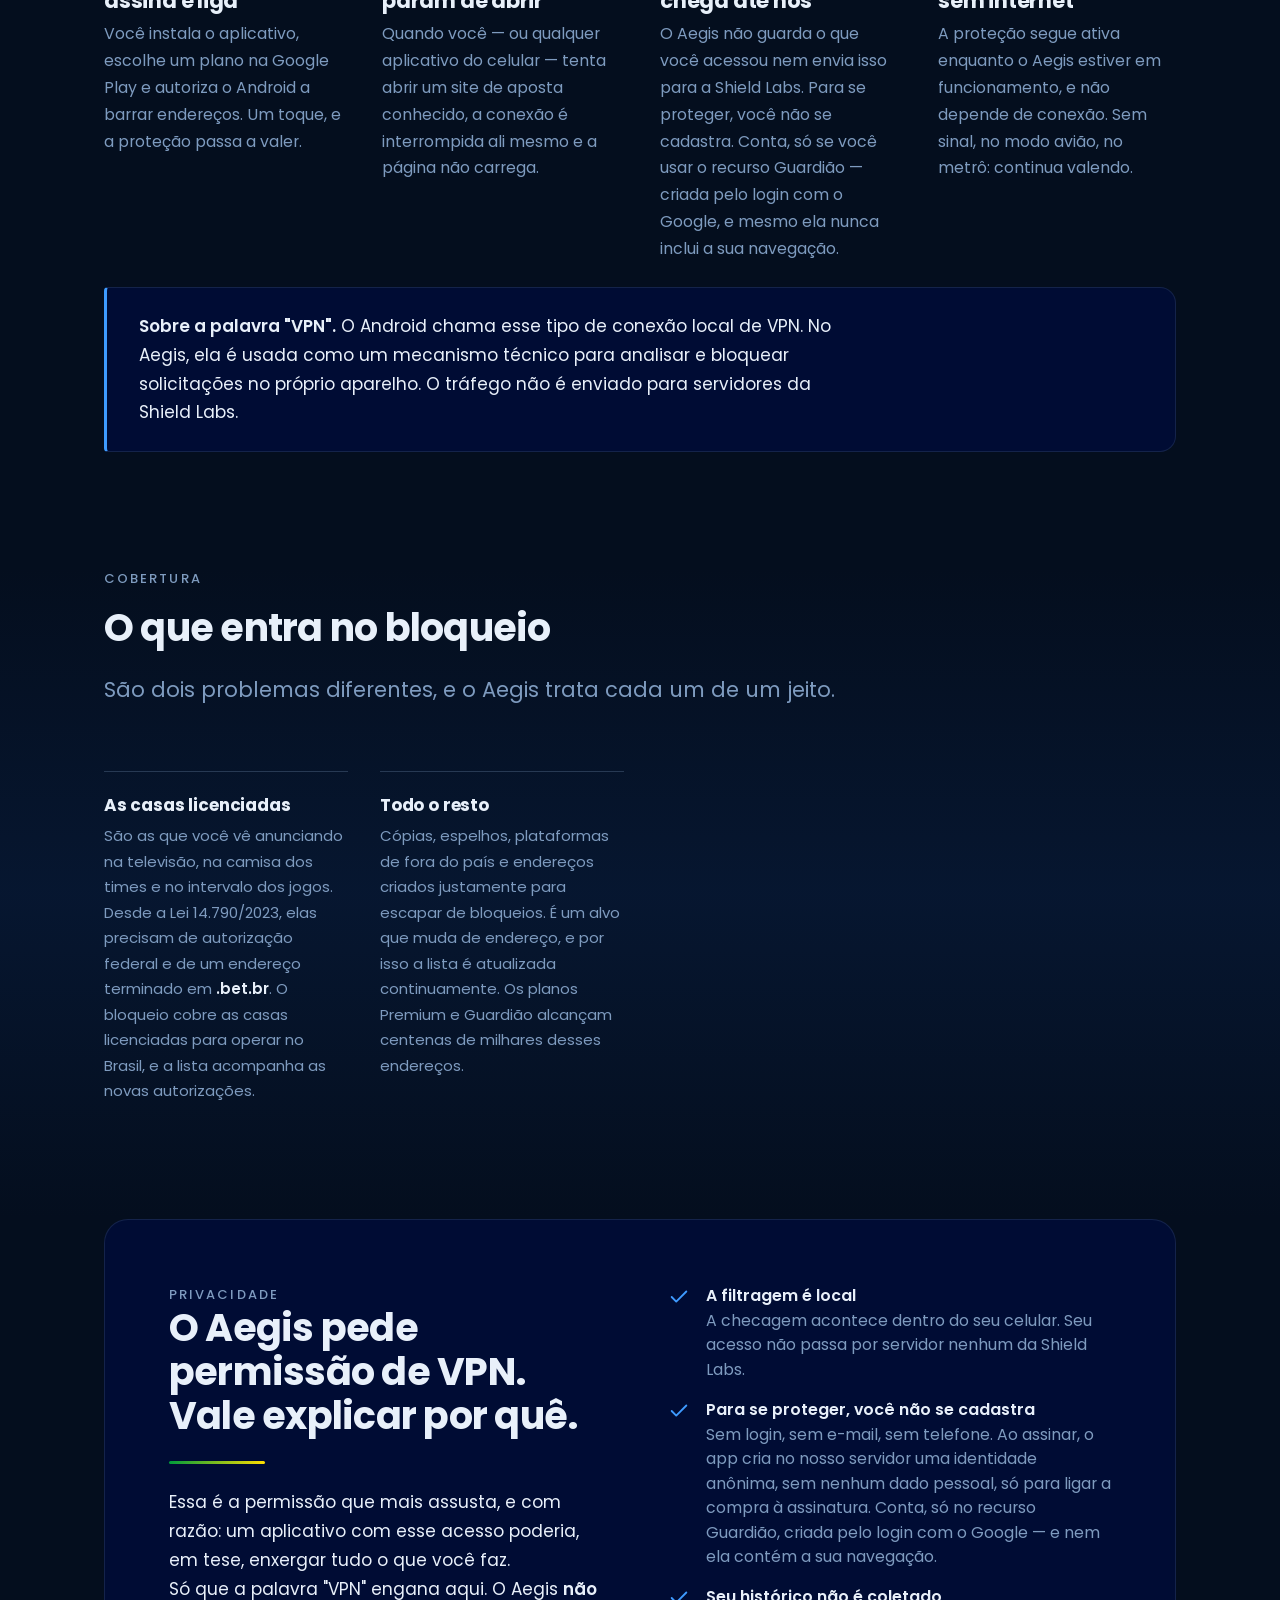
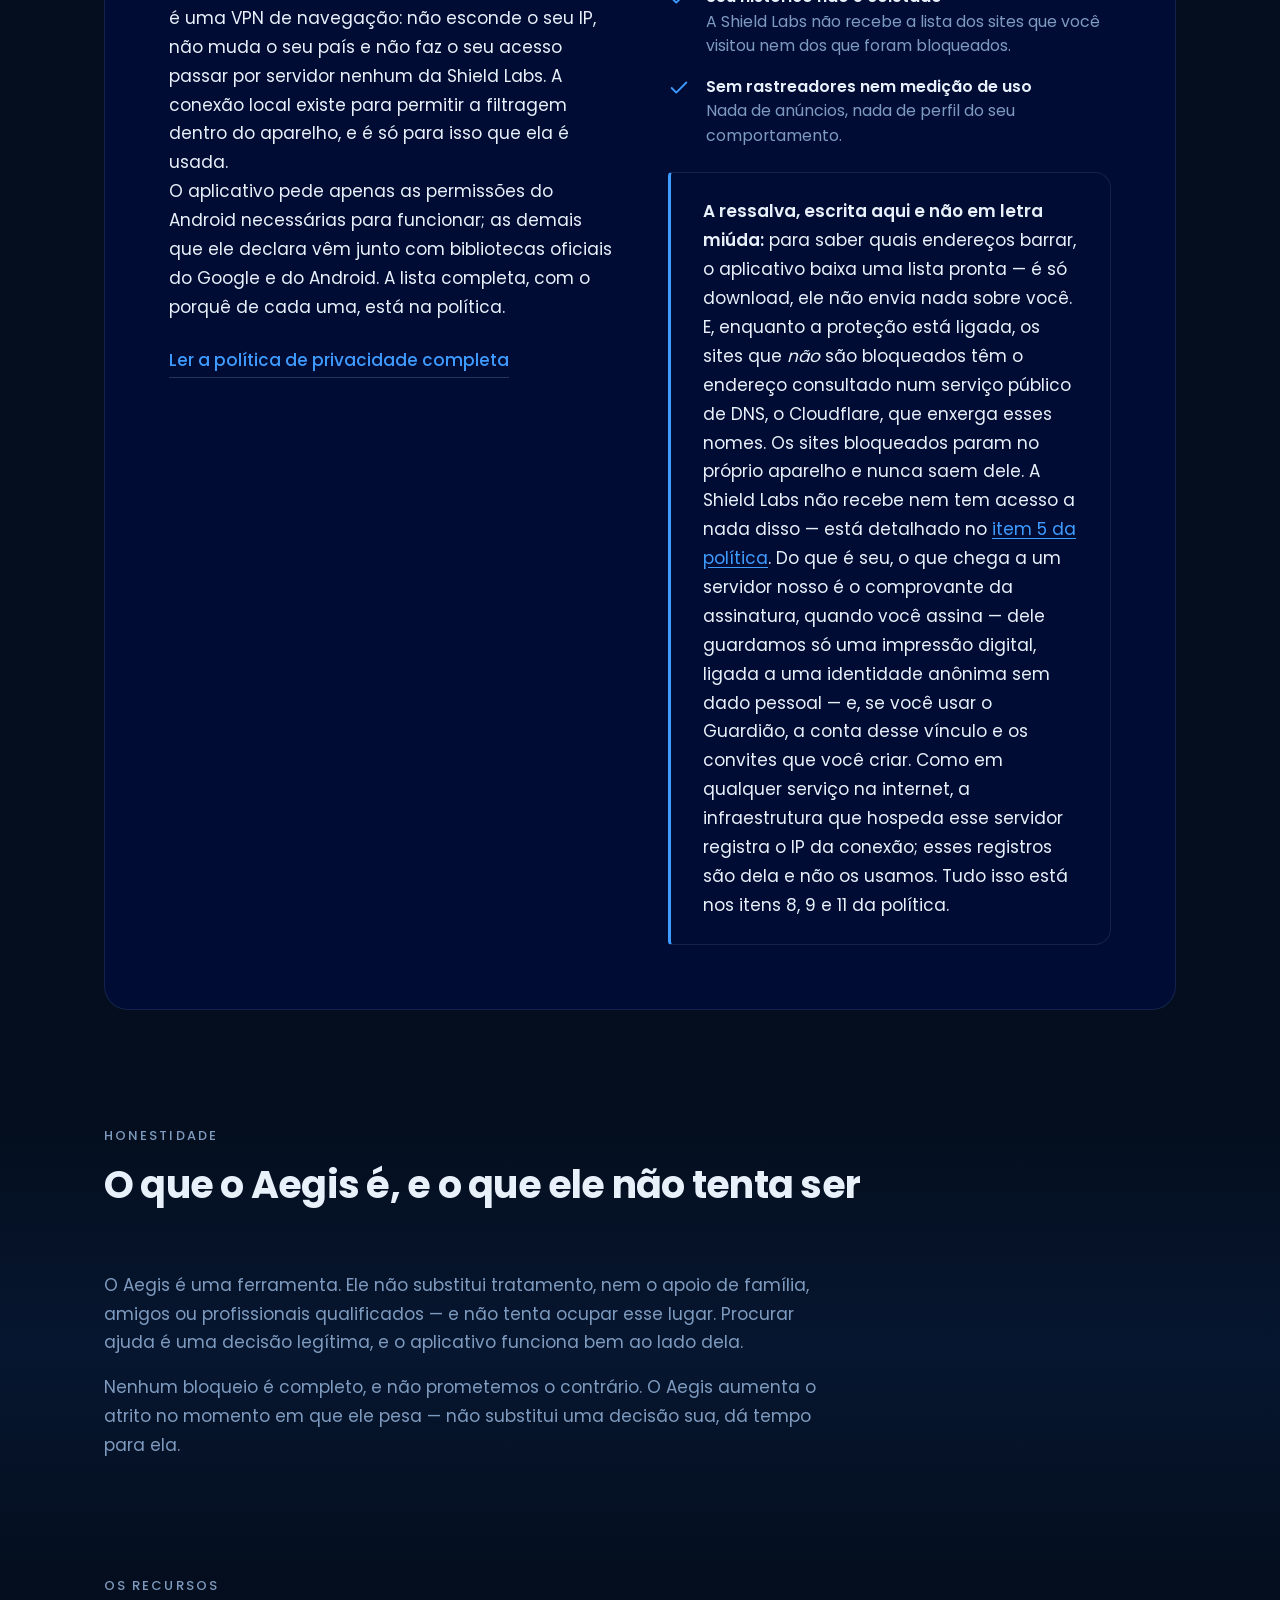
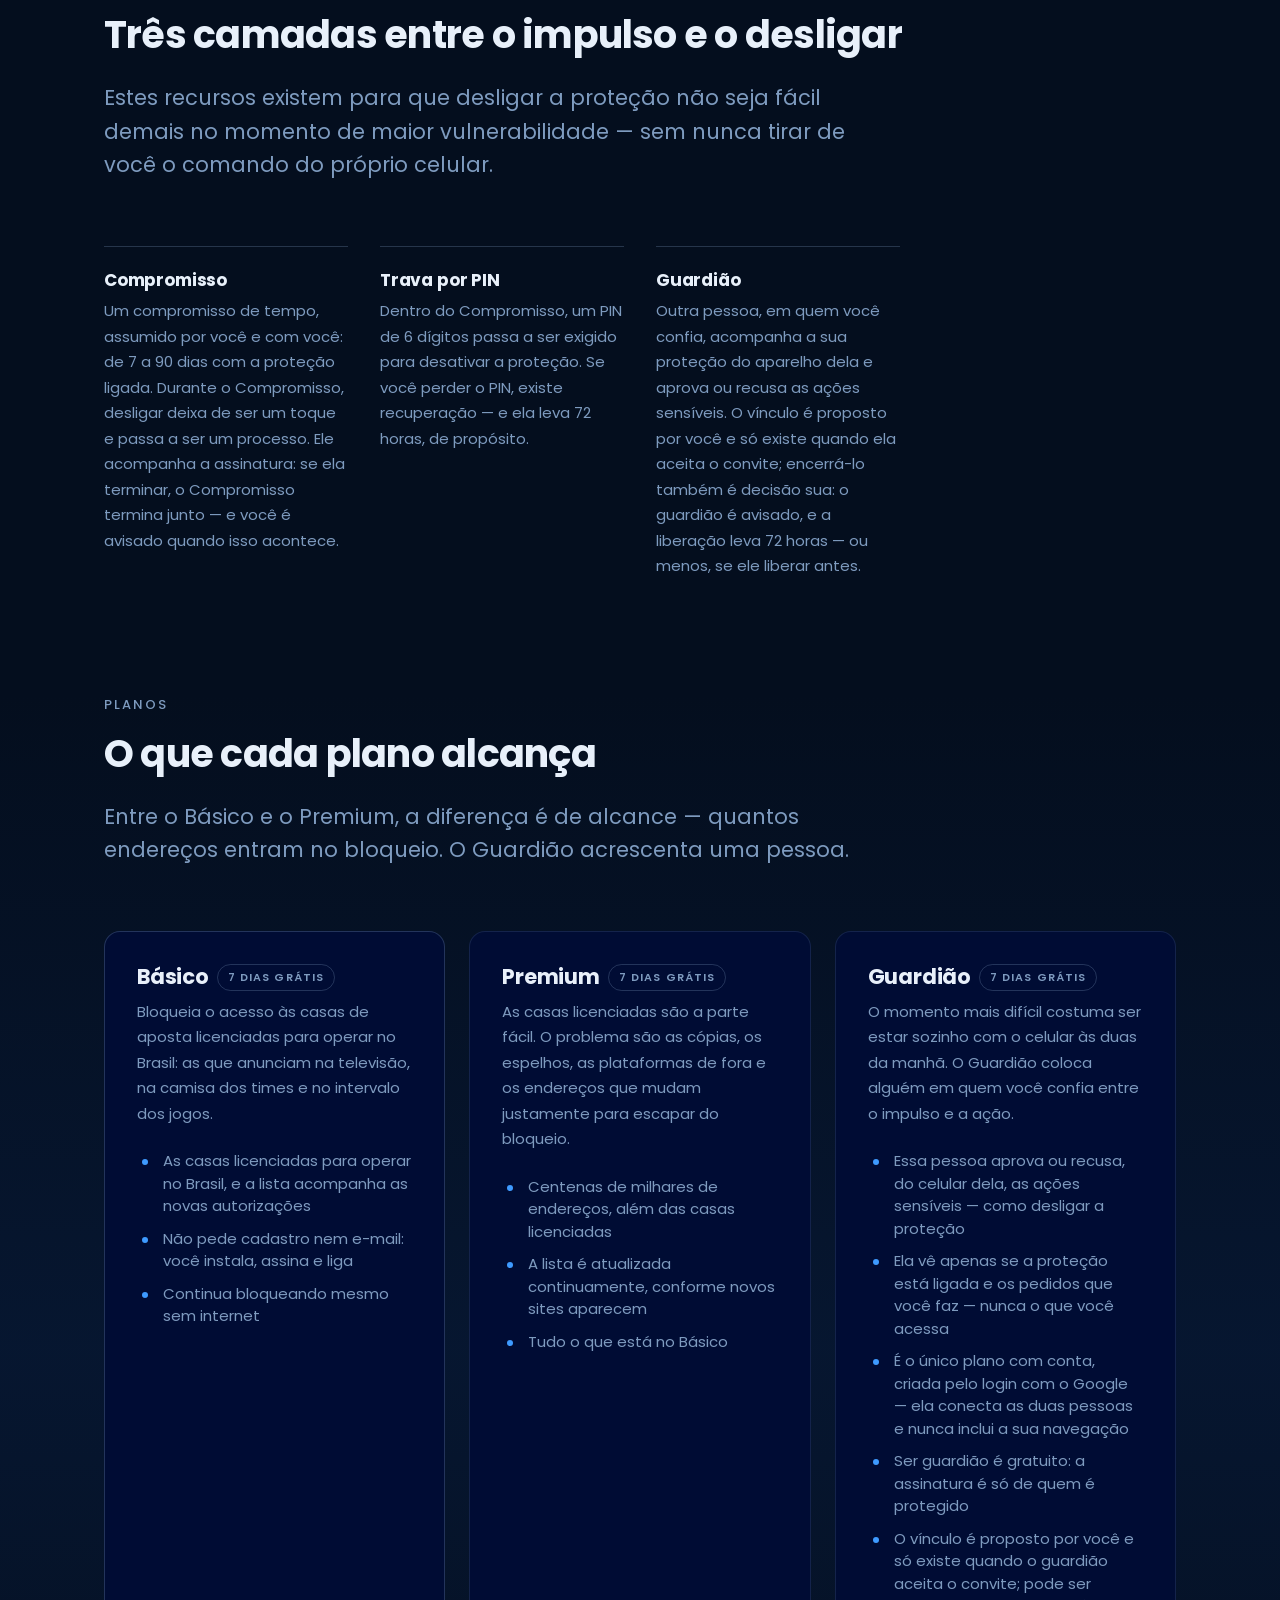
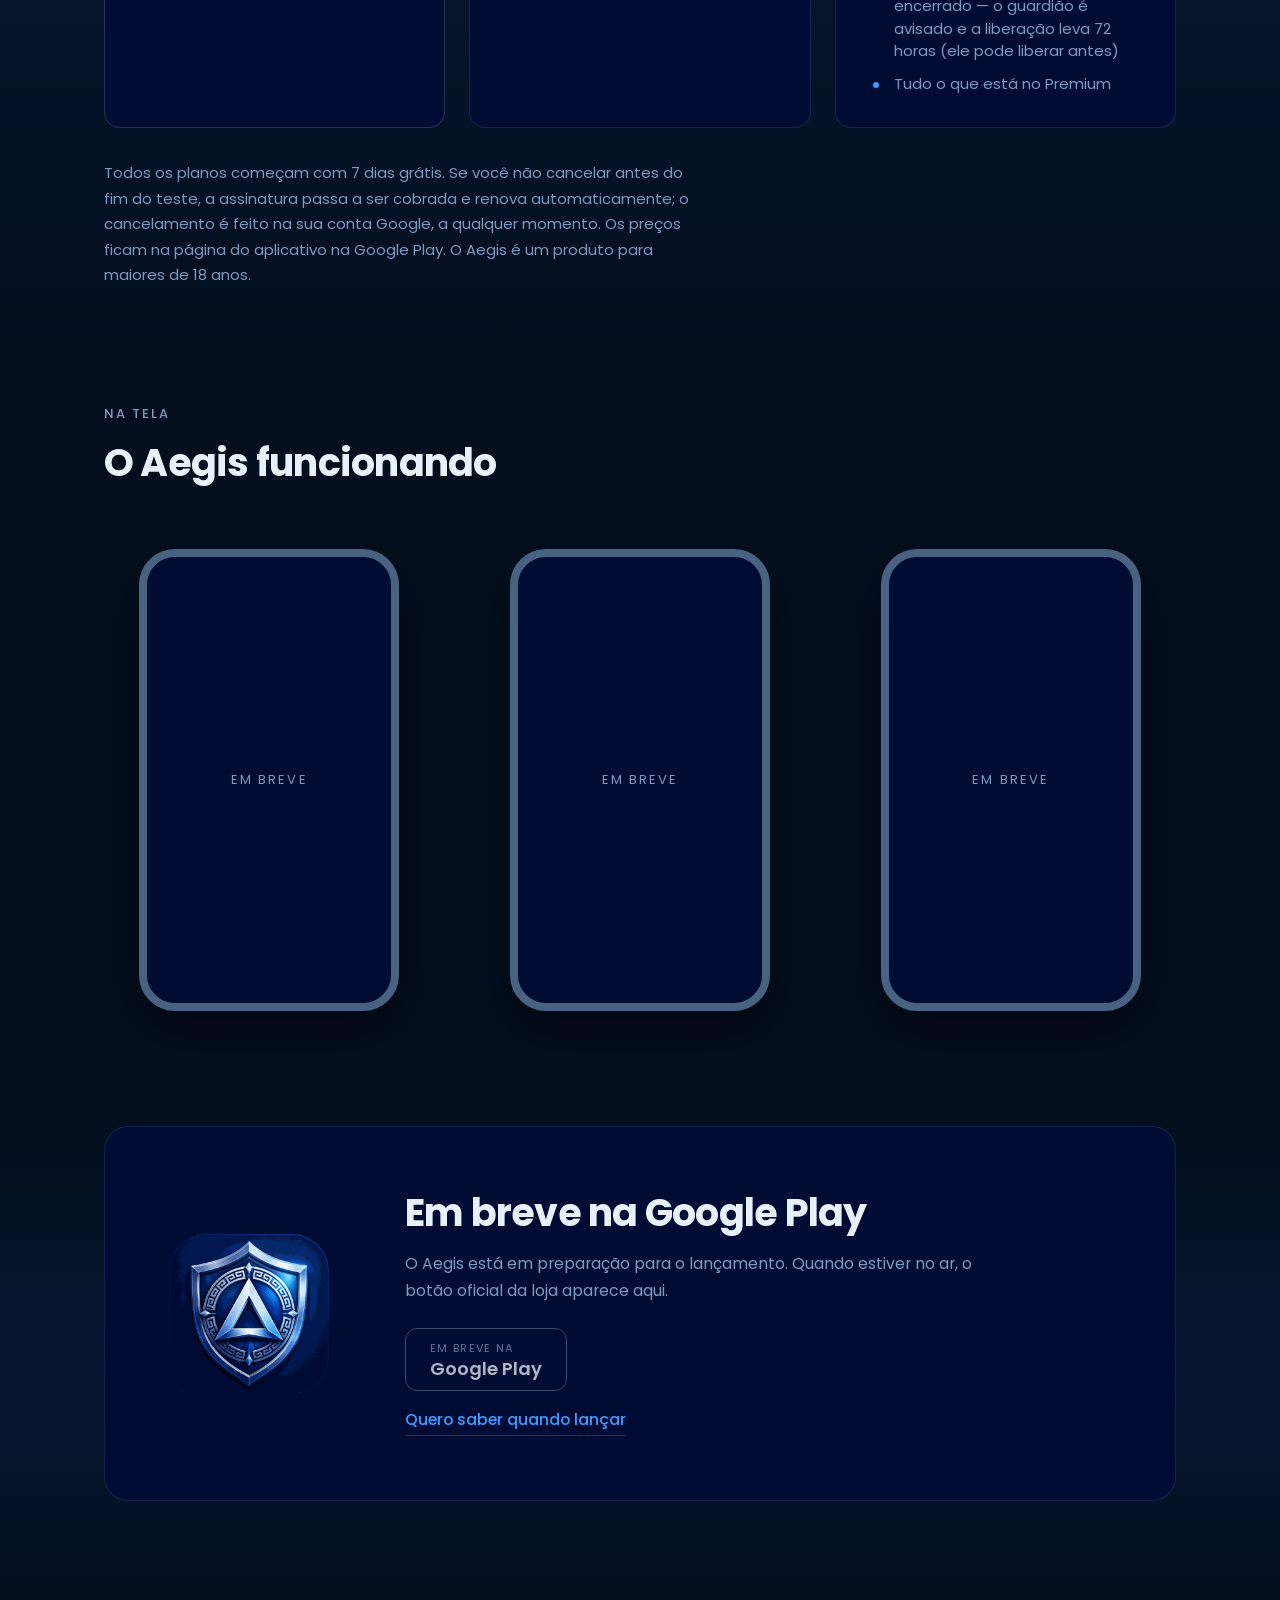
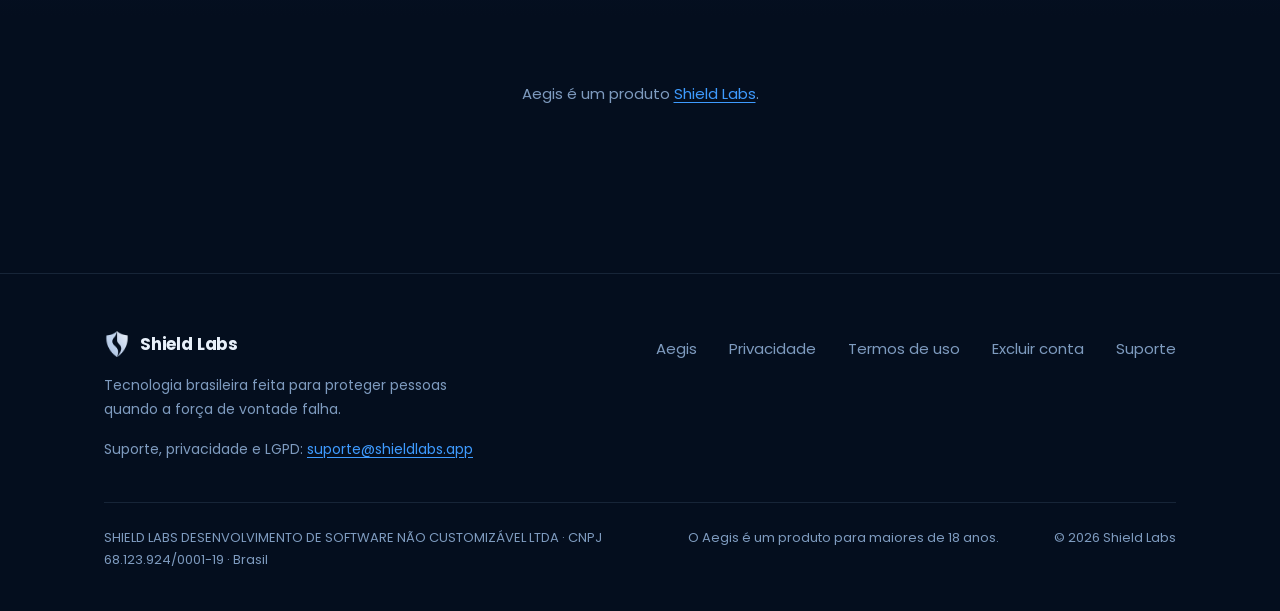
==== commit ebe90fb0: "Convites nas bordas: dez achados da auditoria, e a lacuna do prazo dita em voz alta A secao 11 estav" ====
--- a/aegis/index.html
+++ b/aegis/index.html
@@ -219,7 +219,7 @@
                 </li>
               </ul>
               <div class="doc-callout mt-3">
-                <p><strong>A ressalva, escrita aqui e não em letra miúda:</strong> para saber quais endereços barrar, o aplicativo baixa uma lista pronta — é só download, ele não envia nada sobre você. E, enquanto a proteção está ligada, os sites que <em>não</em> são bloqueados têm o endereço consultado num serviço público de DNS, o Cloudflare, que enxerga esses nomes. Os sites bloqueados param no próprio aparelho e nunca saem dele. A Shield Labs não recebe nem tem acesso a nada disso — está detalhado no <a href="../privacidade/#conexoes-de-rede">item 5 da política</a>. Do que é seu, o que chega a um servidor nosso é o comprovante da assinatura, quando você assina — dele guardamos só uma impressão digital, ligada a uma identidade anônima sem dado pessoal — e, se você usar o Guardião, a conta desse vínculo. Como em qualquer serviço na internet, a infraestrutura que hospeda esse servidor registra o IP da conexão; esses registros são dela e não os usamos. Tudo isso está nos itens 8, 9 e 11 da política.</p>
+                <p><strong>A ressalva, escrita aqui e não em letra miúda:</strong> para saber quais endereços barrar, o aplicativo baixa uma lista pronta — é só download, ele não envia nada sobre você. E, enquanto a proteção está ligada, os sites que <em>não</em> são bloqueados têm o endereço consultado num serviço público de DNS, o Cloudflare, que enxerga esses nomes. Os sites bloqueados param no próprio aparelho e nunca saem dele. A Shield Labs não recebe nem tem acesso a nada disso — está detalhado no <a href="../privacidade/#conexoes-de-rede">item 5 da política</a>. Do que é seu, o que chega a um servidor nosso é o comprovante da assinatura, quando você assina — dele guardamos só uma impressão digital, ligada a uma identidade anônima sem dado pessoal — e, se você usar o Guardião, a conta desse vínculo e os convites que você criar. Como em qualquer serviço na internet, a infraestrutura que hospeda esse servidor registra o IP da conexão; esses registros são dela e não os usamos. Tudo isso está nos itens 8, 9 e 11 da política.</p>
               </div>
             </div>
           </div>
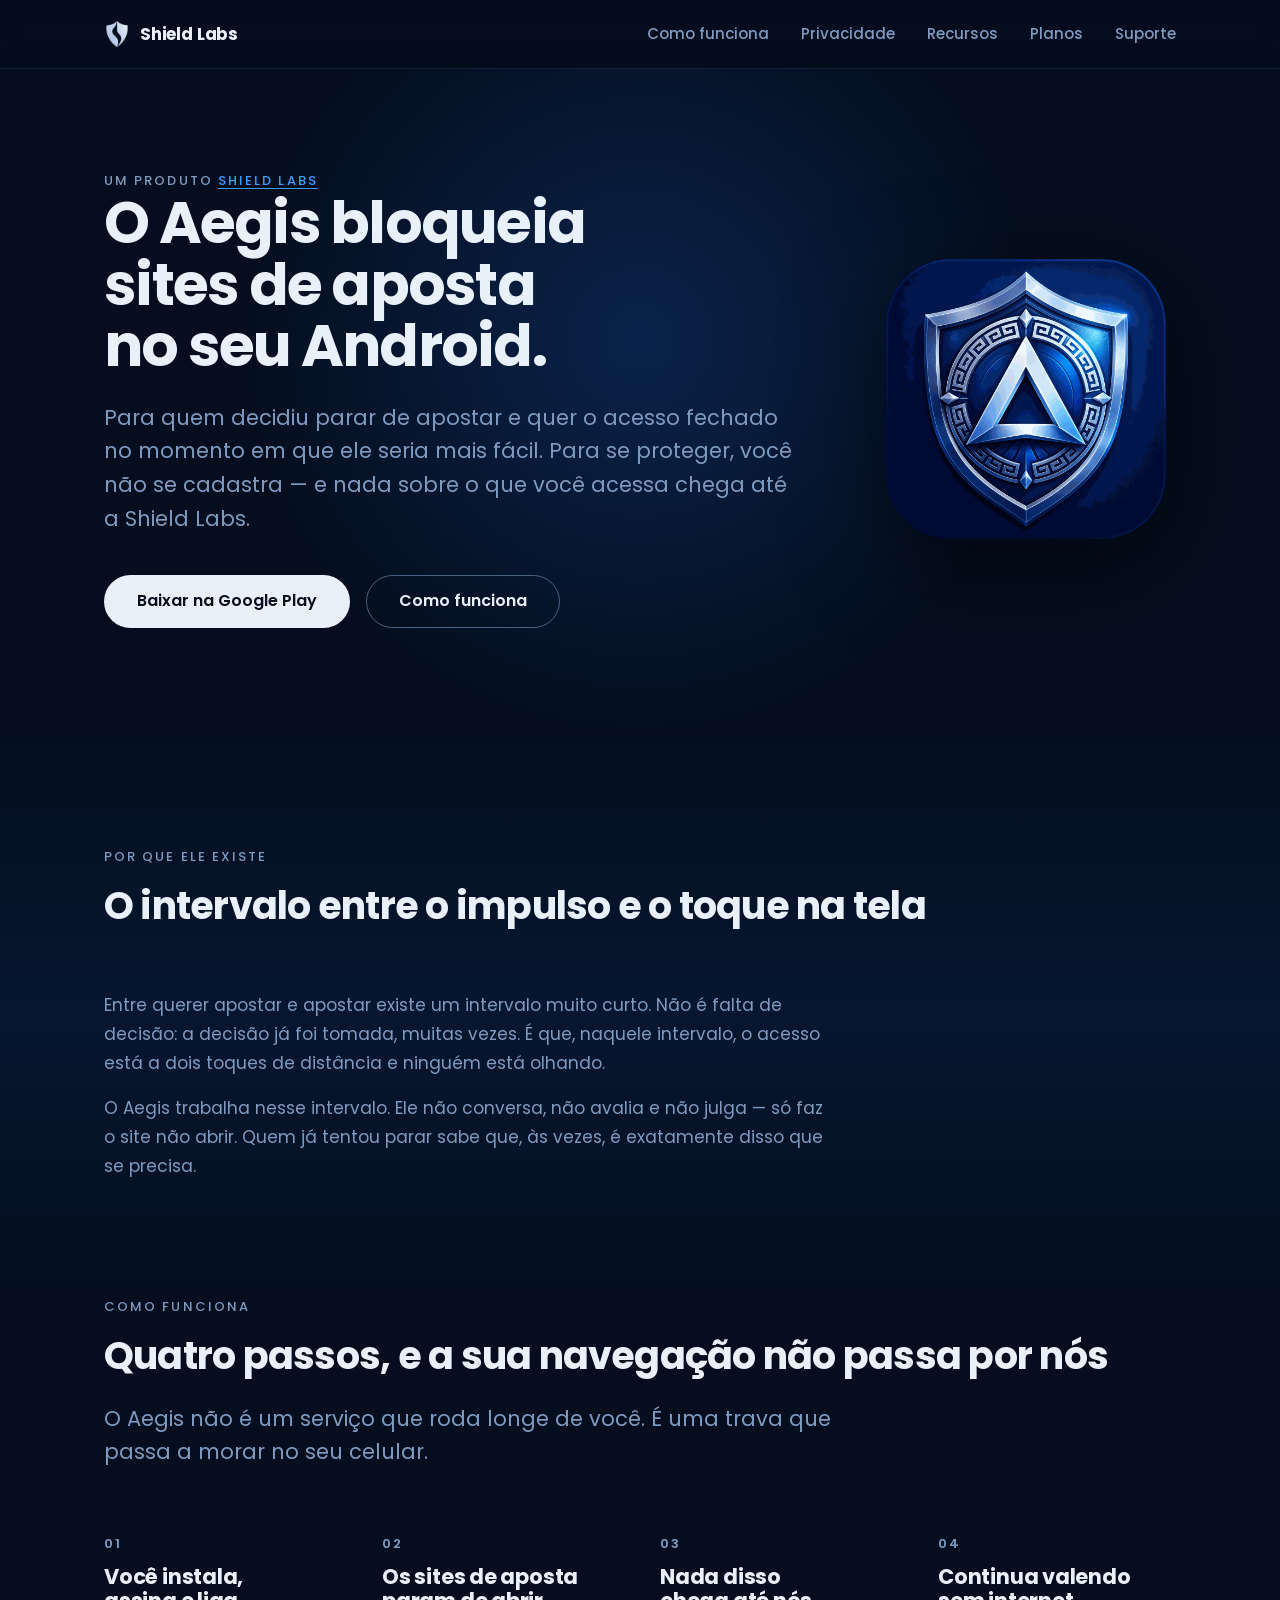
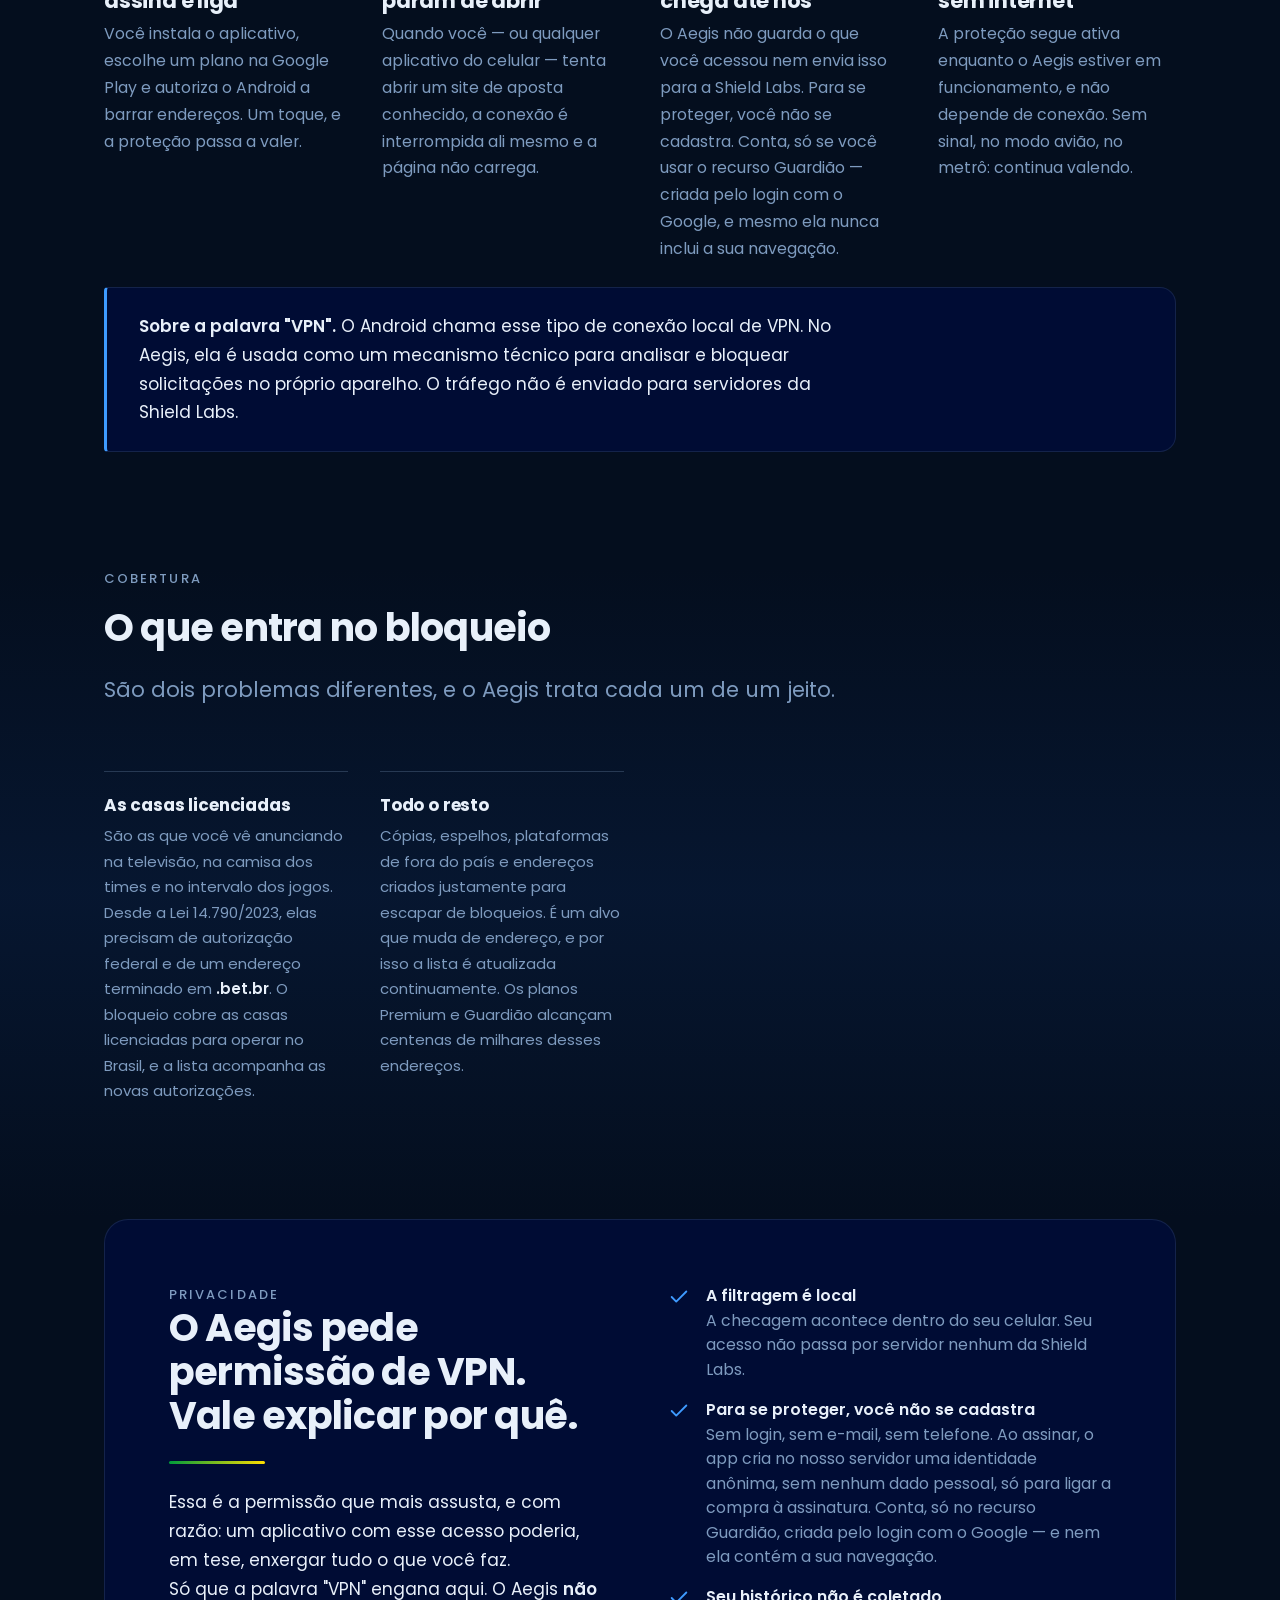
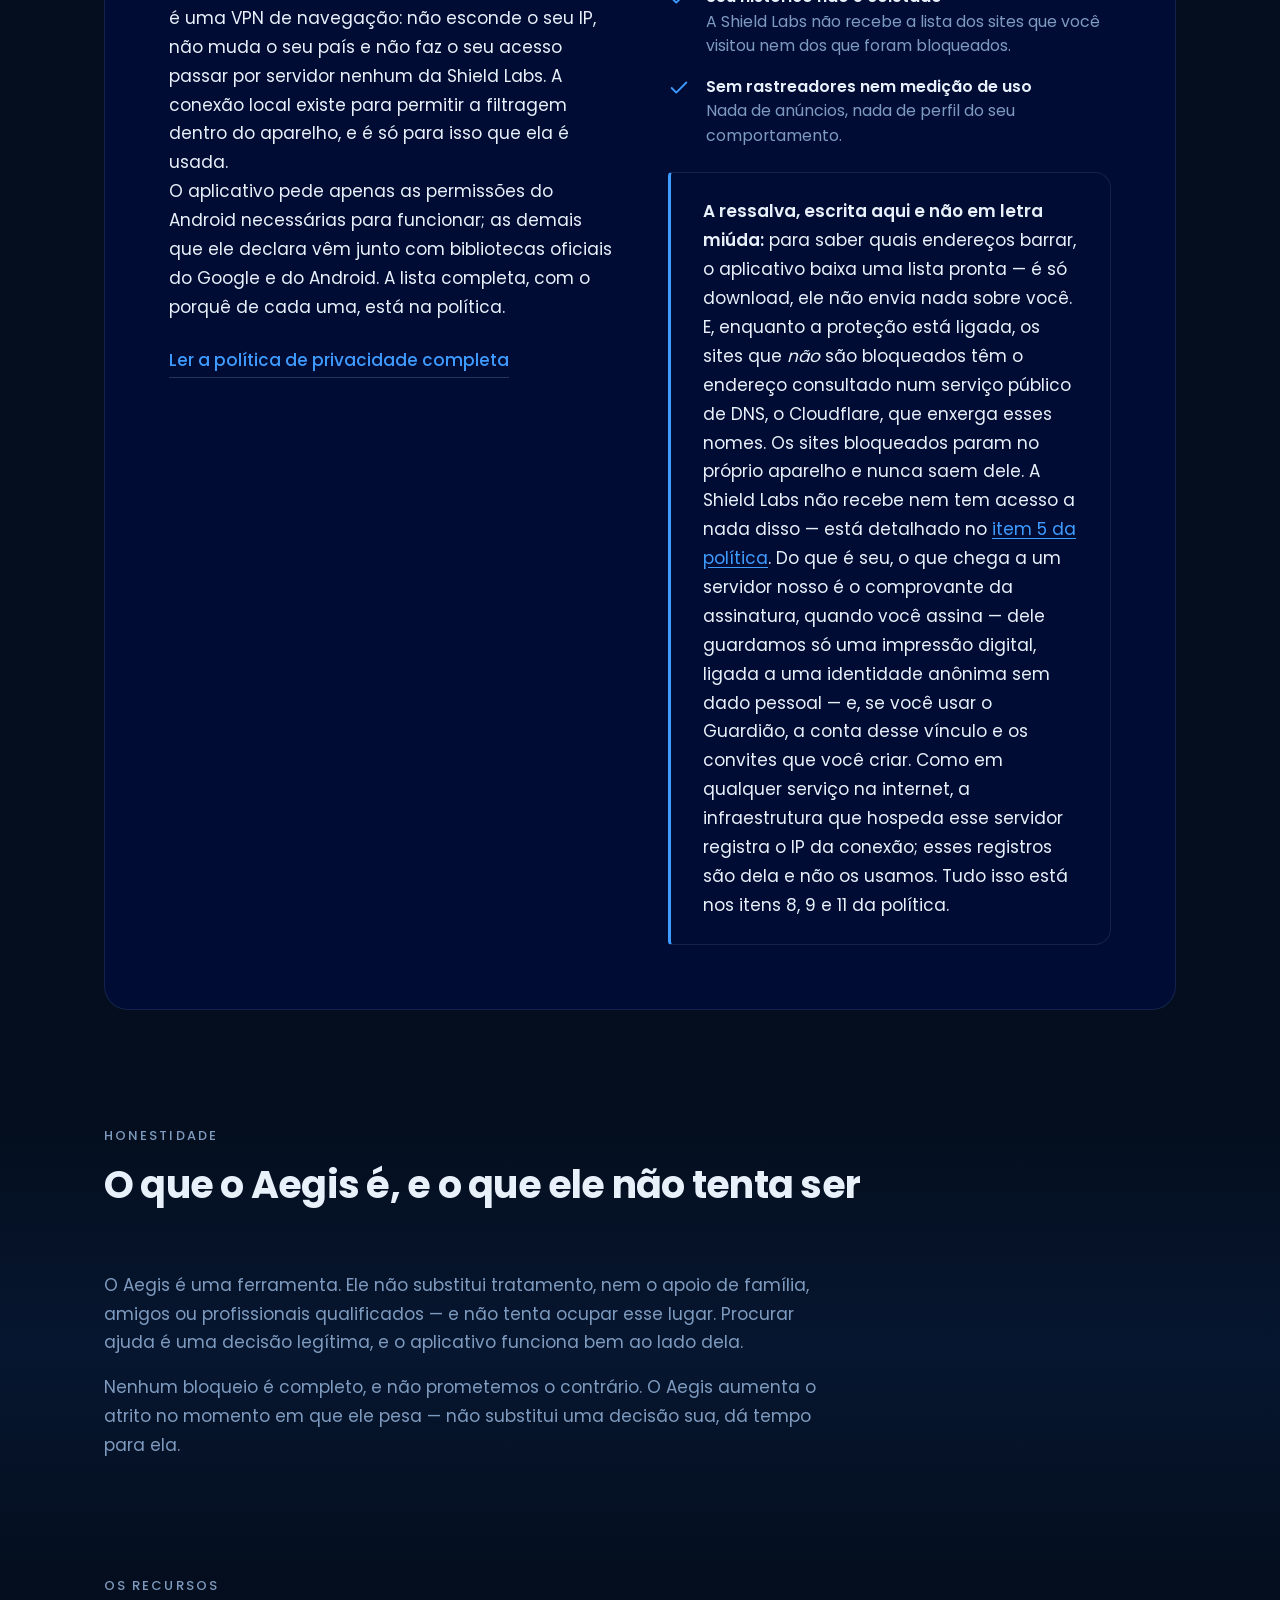
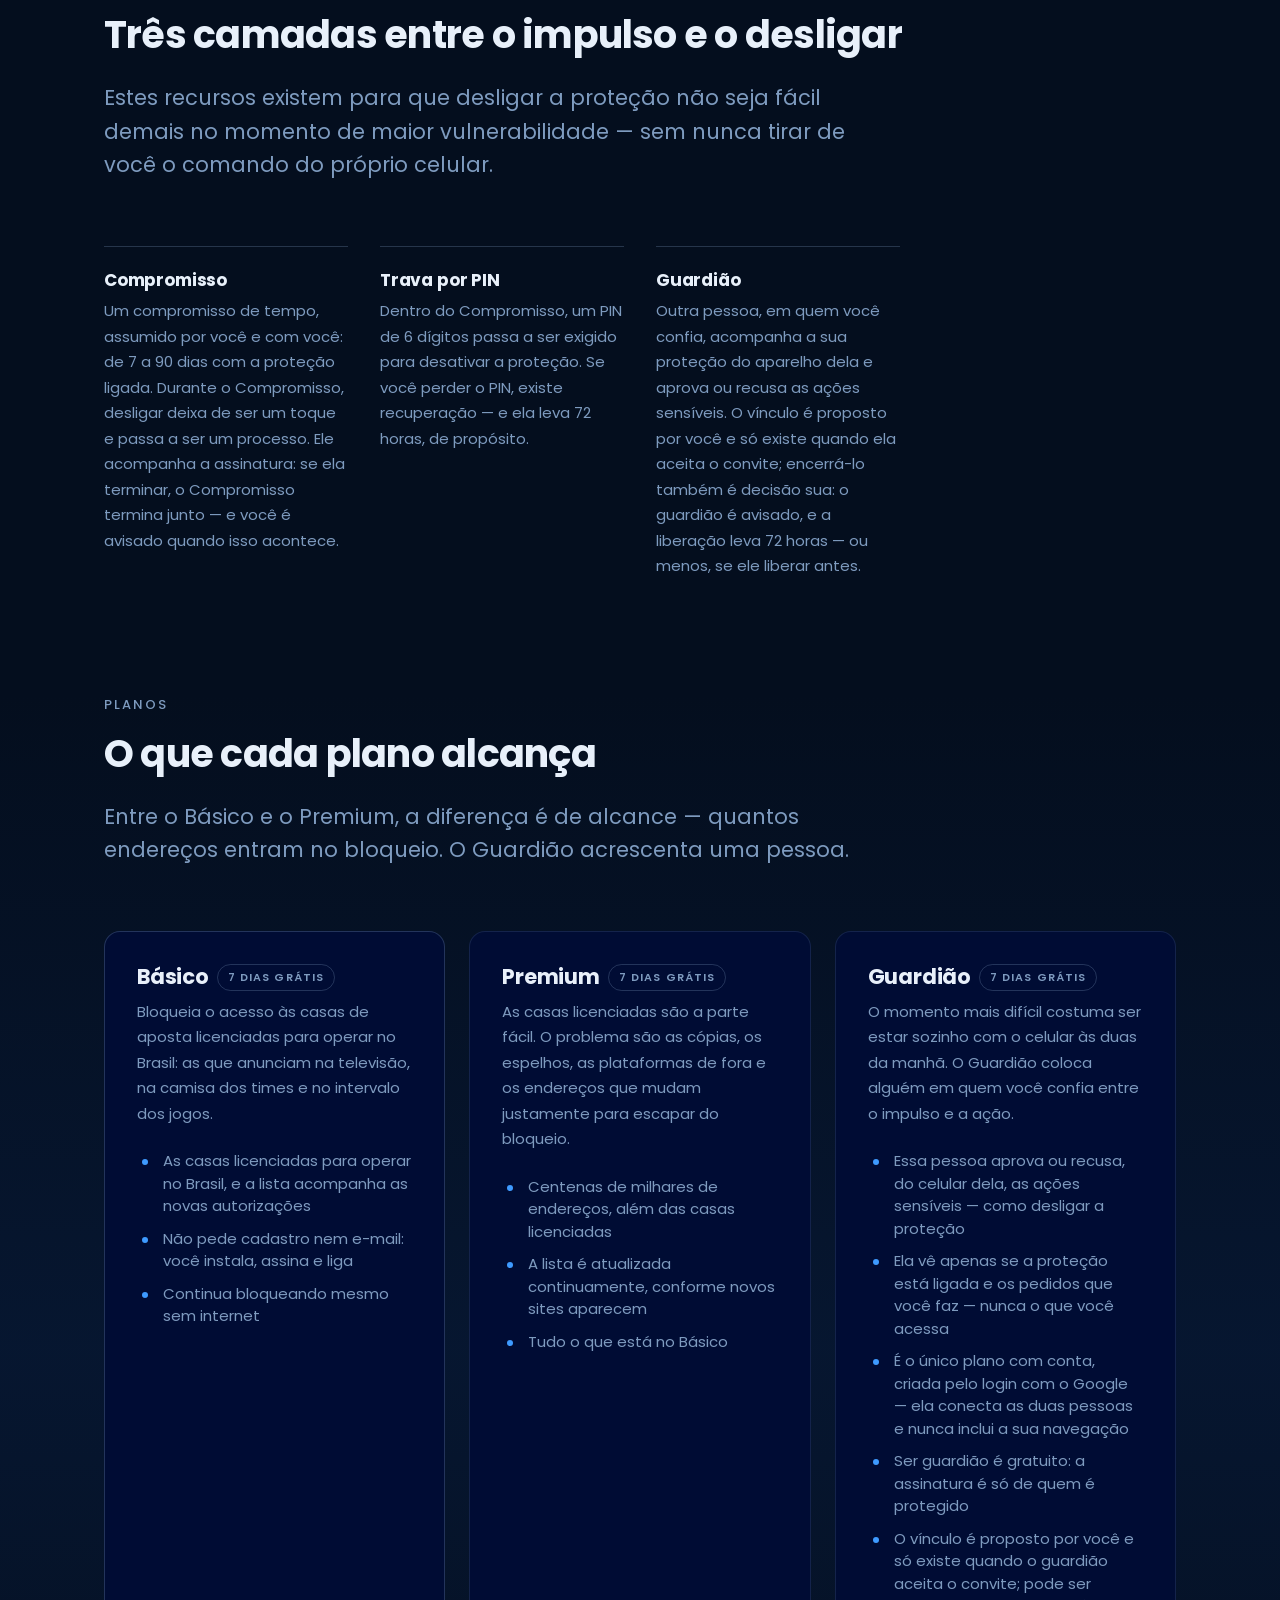
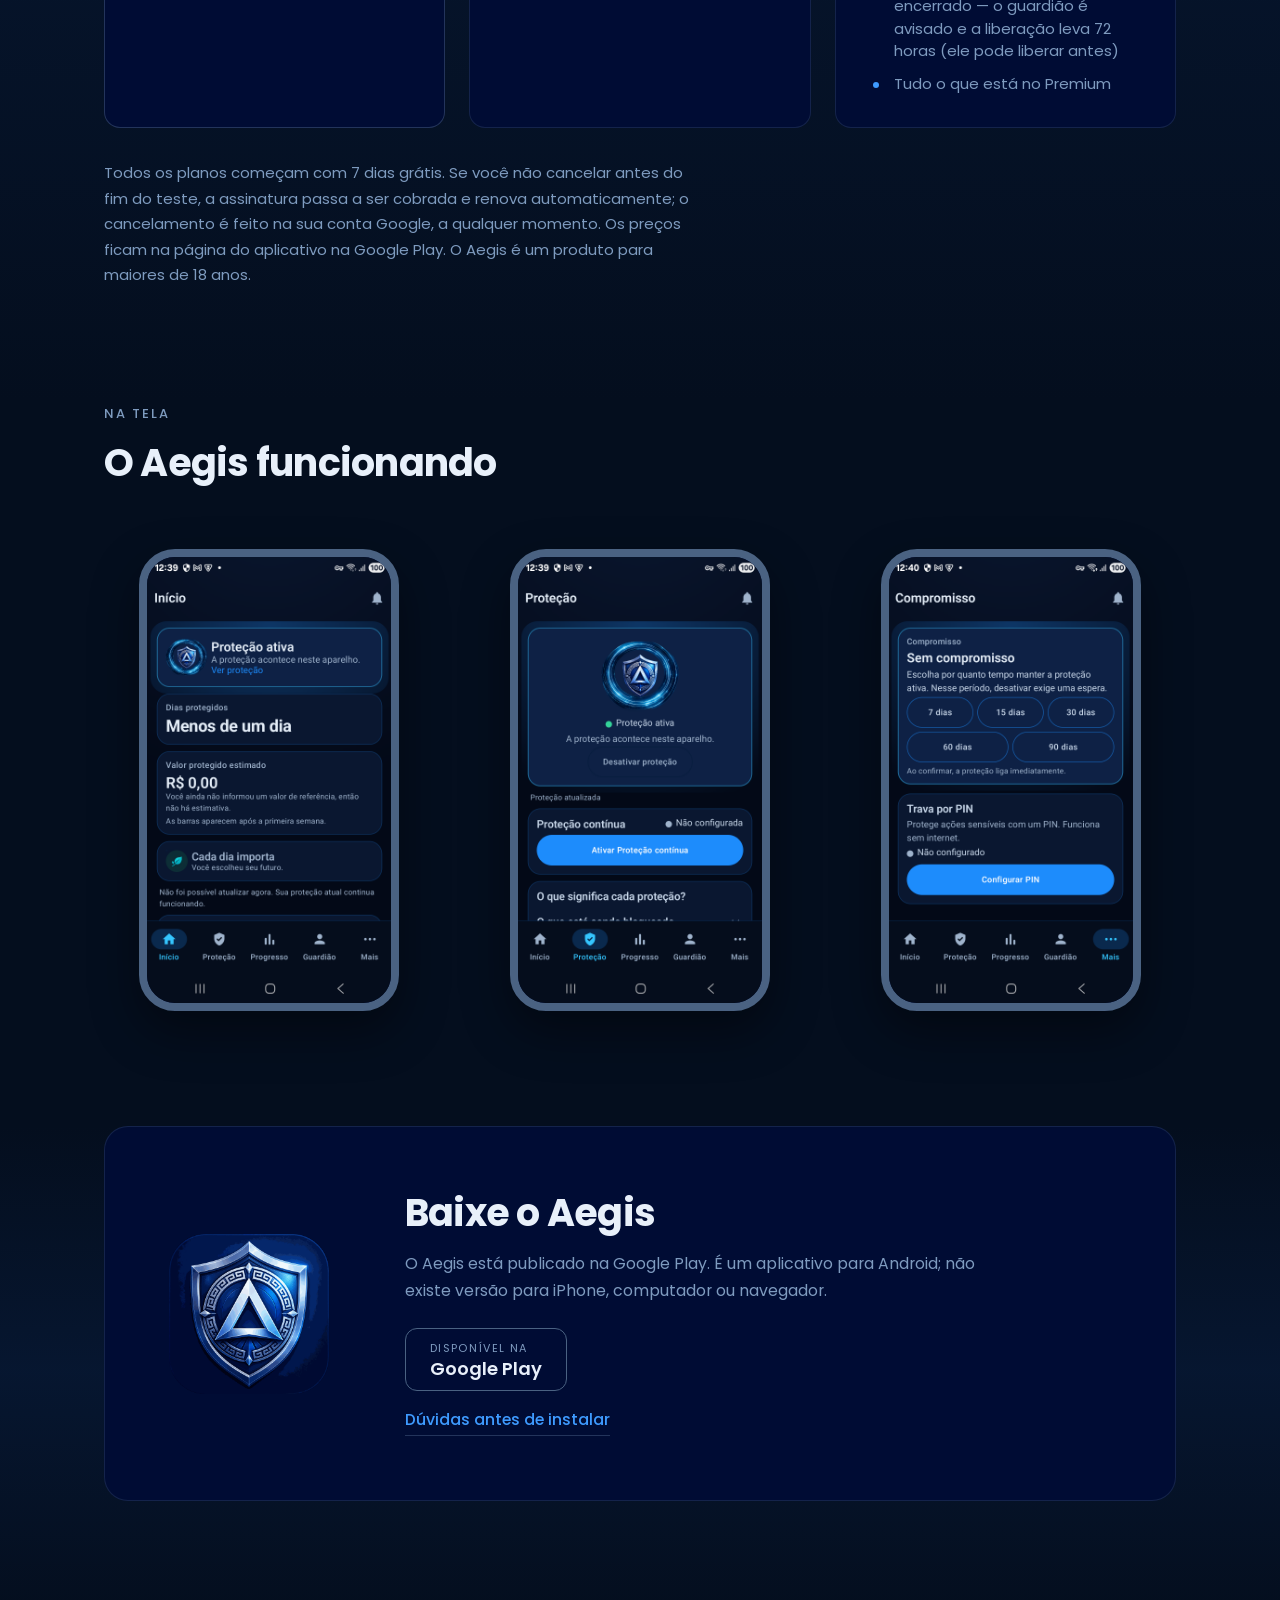
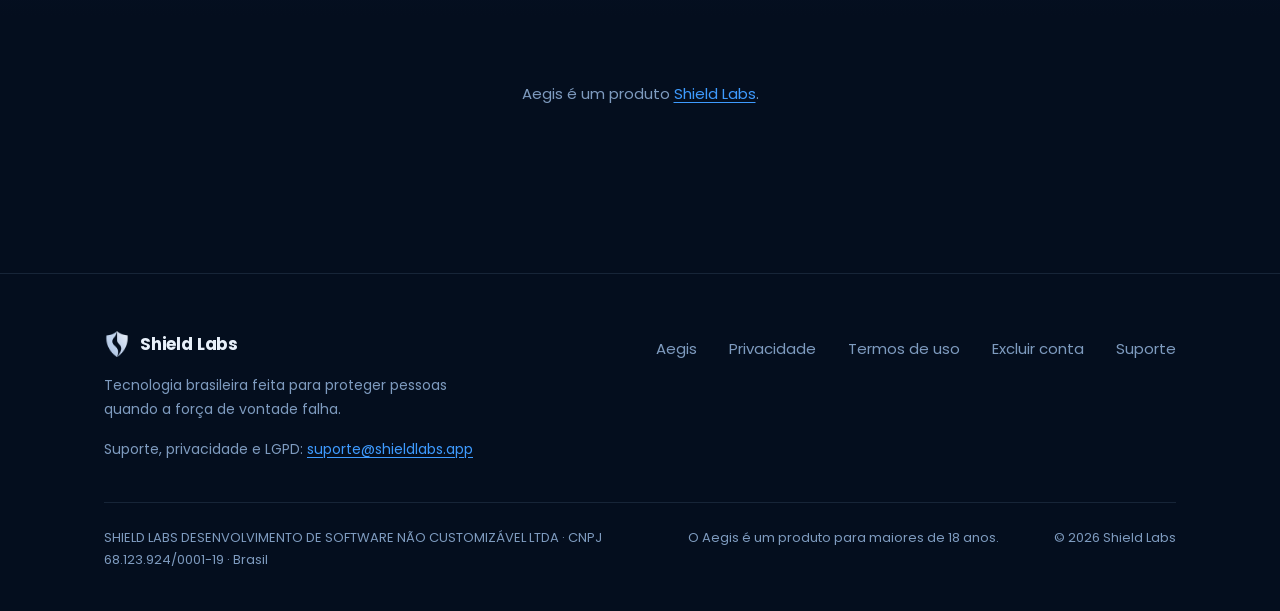
==== commit b5e66ecd: "site: o Aegis foi aprovado, e o site ainda dizia "em breve" O aplicativo esta publicado na Google Pl" ====
--- a/aegis/index.html
+++ b/aegis/index.html
@@ -45,6 +45,7 @@
     "url": "https://shieldlabs.app/aegis/",
     "image": "https://shieldlabs.app/assets/img/aegis-icon.png",
     "operatingSystem": "Android",
+    "installUrl": "https://play.google.com/store/apps/details?id=com.shieldlabs.aegis",
     "applicationCategory": "UtilitiesApplication",
     "inLanguage": "pt-BR",
     "description": "Aplicativo Android que bloqueia sites de aposta no próprio aparelho. Para se proteger você não se cadastra, e nenhum dado de navegação é enviado para a Shield Labs.",
@@ -106,7 +107,7 @@
             <h1>O Aegis bloqueia sites de aposta no seu Android.</h1>
             <p class="lead">Para quem decidiu parar de apostar e quer o acesso fechado no momento em que ele seria mais fácil. Para se proteger, você não se cadastra — e nada sobre o que você acessa chega até a Shield Labs.</p>
             <div class="hero-actions">
-              <span class="btn btn-primary" aria-disabled="true">Em breve na Google Play</span>
+              <a class="btn btn-primary" href="https://play.google.com/store/apps/details?id=com.shieldlabs.aegis">Baixar na Google Play</a>
               <a class="btn btn-secondary" href="#como-funciona">Como funciona</a>
             </div>
           </div>
@@ -327,9 +328,9 @@
           <h2>O Aegis funcionando</h2>
         </div>
         <div class="shots">
-          <div class="phone" data-reveal><span>Em breve</span></div>
-          <div class="phone" data-reveal><span>Em breve</span></div>
-          <div class="phone" data-reveal><span>Em breve</span></div>
+          <div class="phone" data-reveal><img src="../assets/img/aegis-tela-inicio.png" alt="Tela inicial do Aegis com a proteção ativa" width="540" height="960" loading="lazy"></div>
+          <div class="phone" data-reveal><img src="../assets/img/aegis-tela-protecao.png" alt="Tela de Proteção do Aegis" width="540" height="960" loading="lazy"></div>
+          <div class="phone" data-reveal><img src="../assets/img/aegis-tela-compromisso.png" alt="Tela de Compromisso do Aegis" width="540" height="960" loading="lazy"></div>
         </div>
       </div>
     </section>
@@ -340,13 +341,13 @@
         <div class="launch" data-reveal>
           <img class="launch-icon" src="../assets/img/aegis-icon.png" alt="Ícone do Aegis" width="512" height="512" loading="lazy">
           <div>
-            <h2>Em breve na Google Play</h2>
-            <p>O Aegis está em preparação para o lançamento. Quando estiver no ar, o botão oficial da loja aparece aqui.</p>
-            <span class="store-badge" role="img" aria-label="Aviso: em breve na Google Play">
-              <span class="store-badge-sub">Em breve na</span>
+            <h2>Baixe o Aegis</h2>
+            <p>O Aegis está publicado na Google Play. É um aplicativo para Android; não existe versão para iPhone, computador ou navegador.</p>
+            <a class="store-badge" href="https://play.google.com/store/apps/details?id=com.shieldlabs.aegis" aria-label="Baixar o Aegis na Google Play">
+              <span class="store-badge-sub">Disponível na</span>
               <span class="store-badge-name">Google Play</span>
-            </span>
-            <p class="mt-2"><a class="arrow-link" href="mailto:suporte@shieldlabs.app?subject=Avisar%20no%20lan%C3%A7amento%20do%20Aegis">Quero saber quando lançar</a></p>
+            </a>
+            <p class="mt-2"><a class="arrow-link" href="../suporte/">Dúvidas antes de instalar</a></p>
           </div>
         </div>
       </div>
--- a/assets/css/style.css
+++ b/assets/css/style.css
@@ -776,9 +776,11 @@
   border: 1px solid var(--steel-dim);
   border-radius: 12px;
   color: var(--steel);
-  opacity: .75;
-  cursor: default;
-}
+  text-decoration: none;
+  transition: border-color .15s ease;
+}
+
+.store-badge:hover { border-color: var(--steel); }
 
 .store-badge-sub { font-size: .6875rem; letter-spacing: .12em; text-transform: uppercase; }
 .store-badge-name { font-size: 1.125rem; font-weight: 600; color: var(--silver); line-height: 1.2; }
